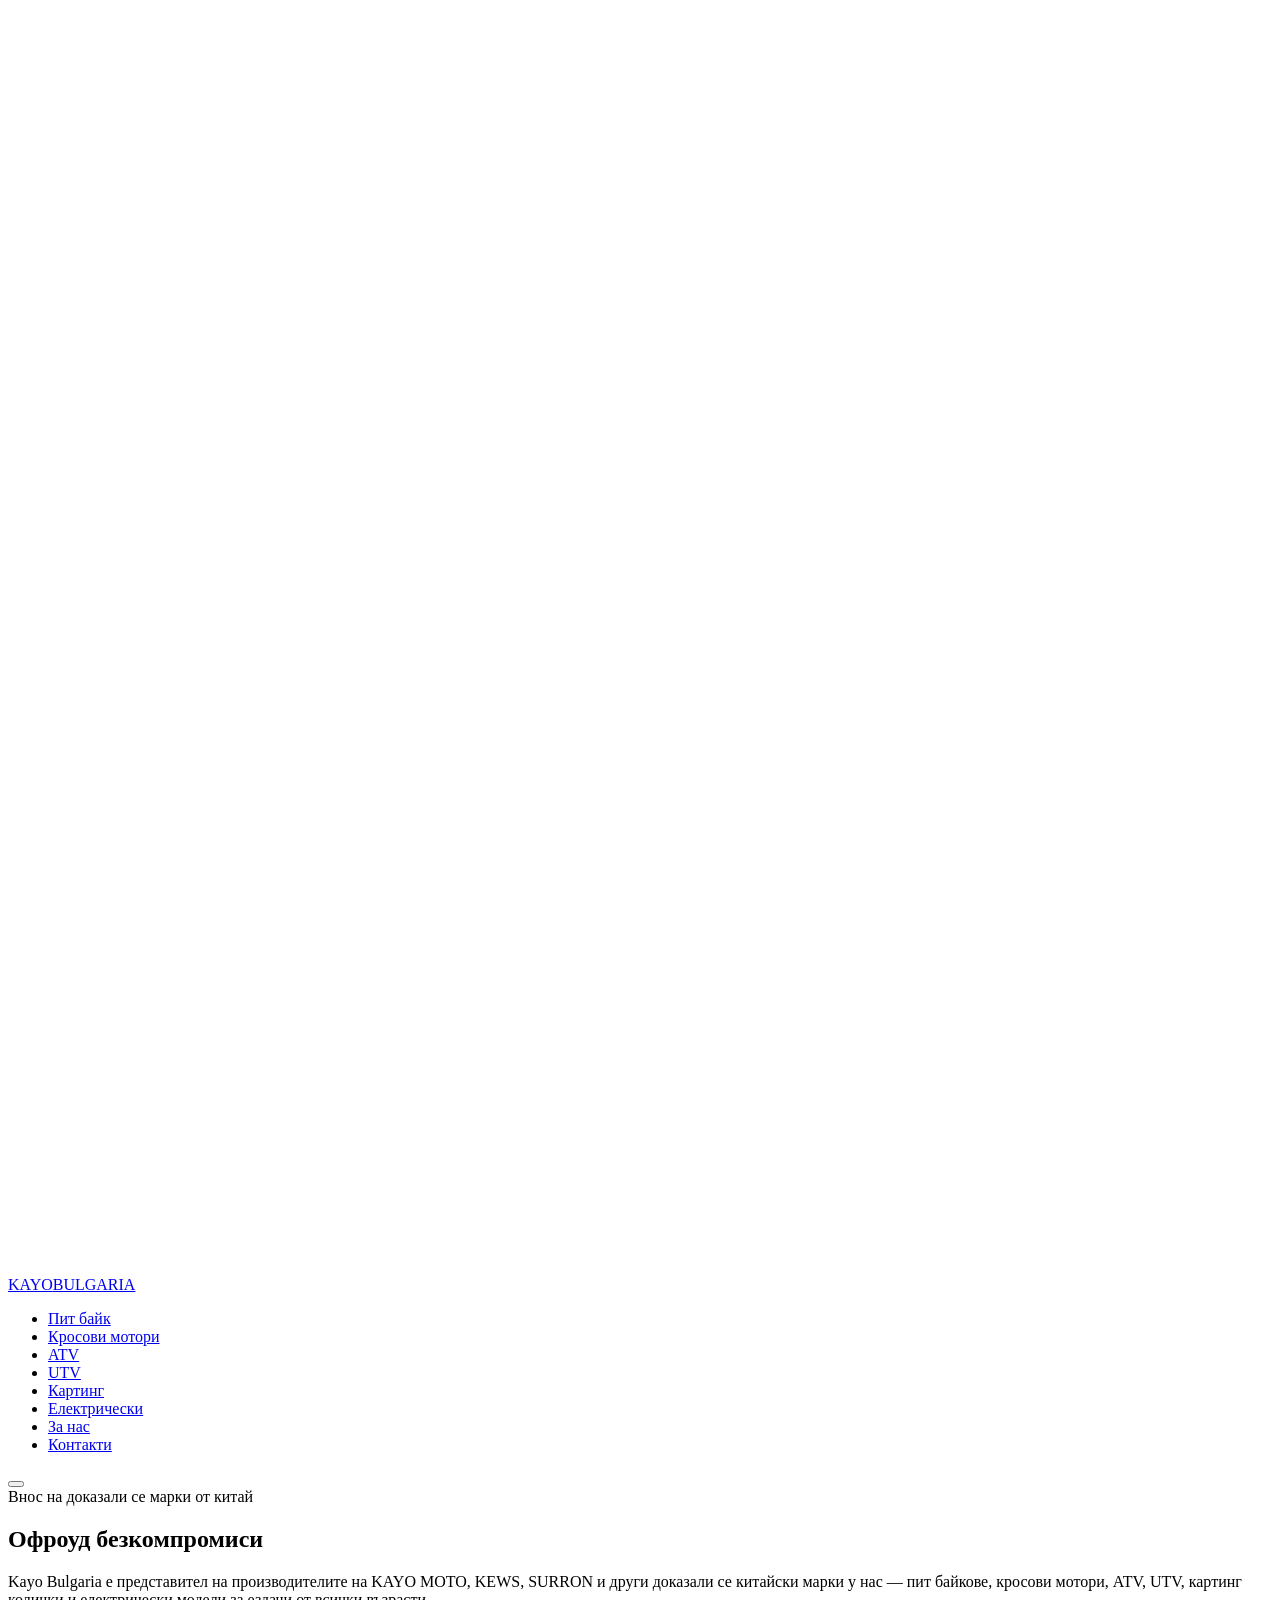
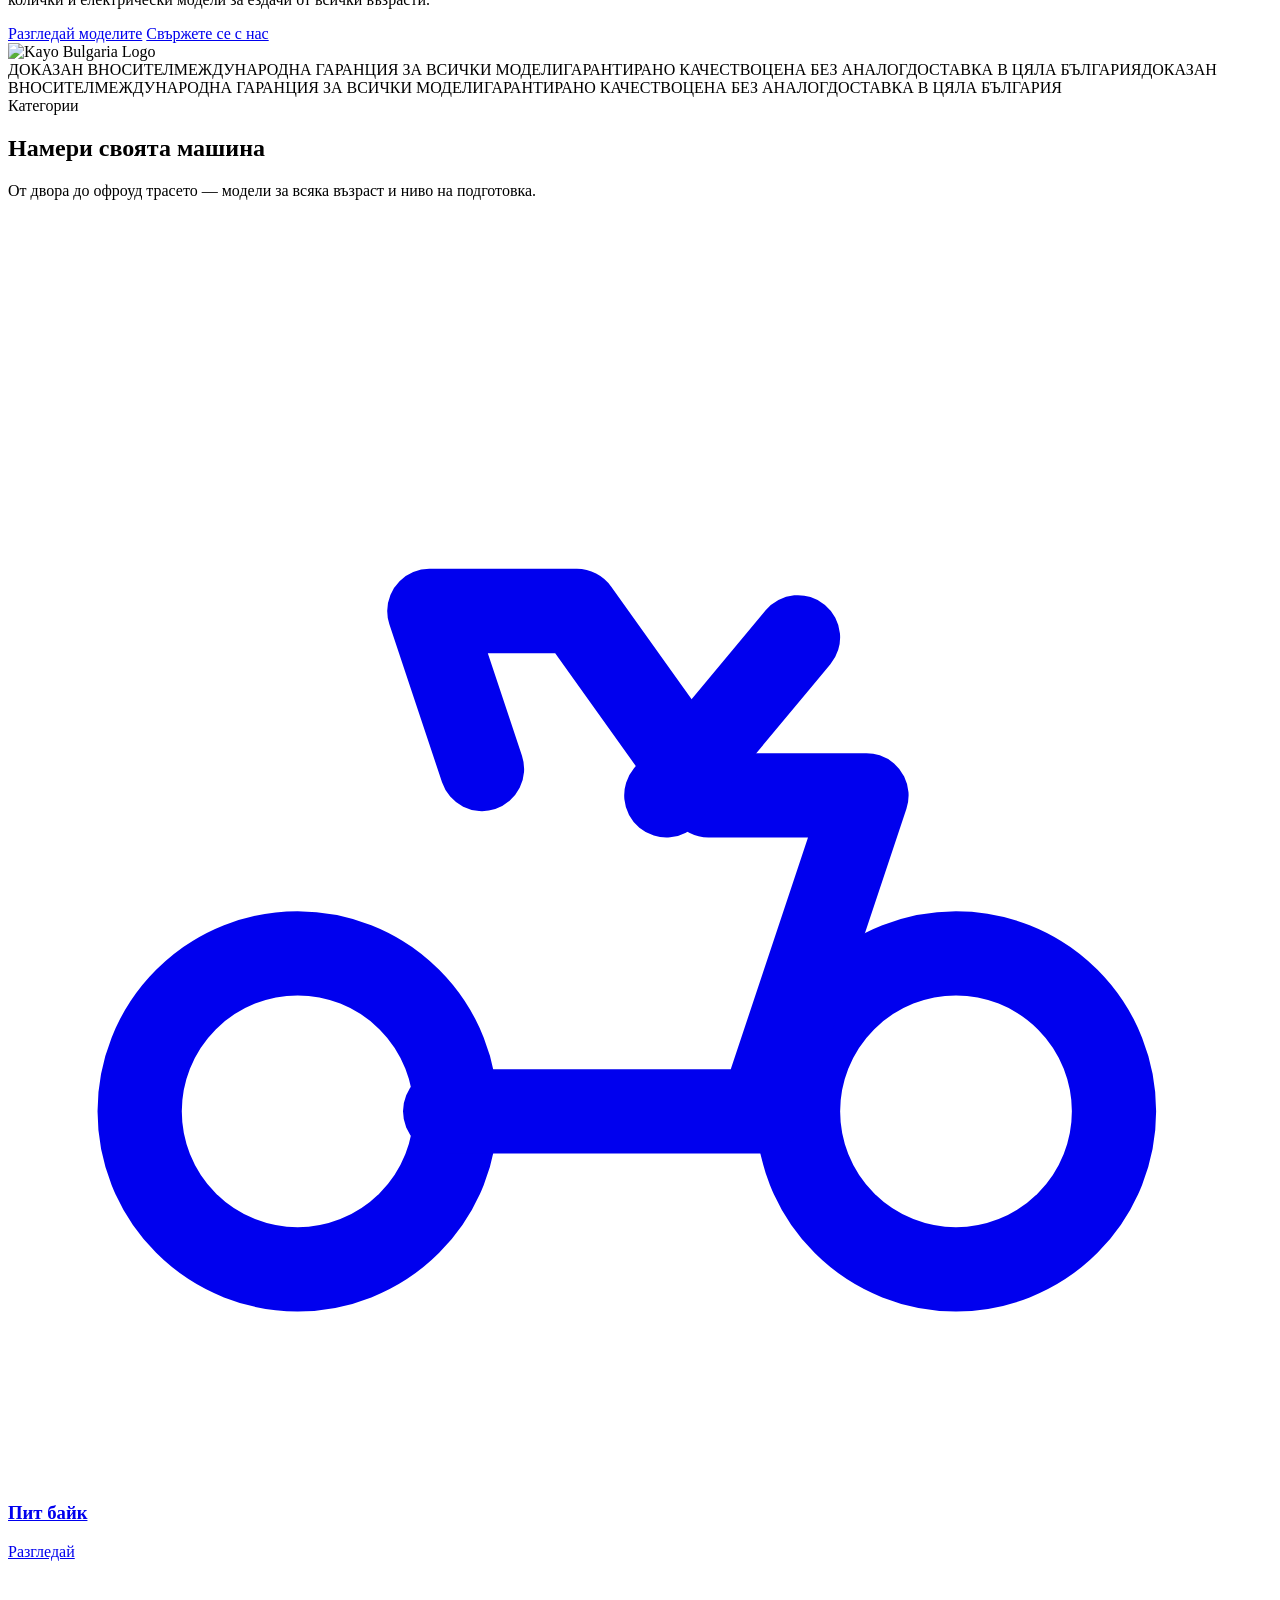
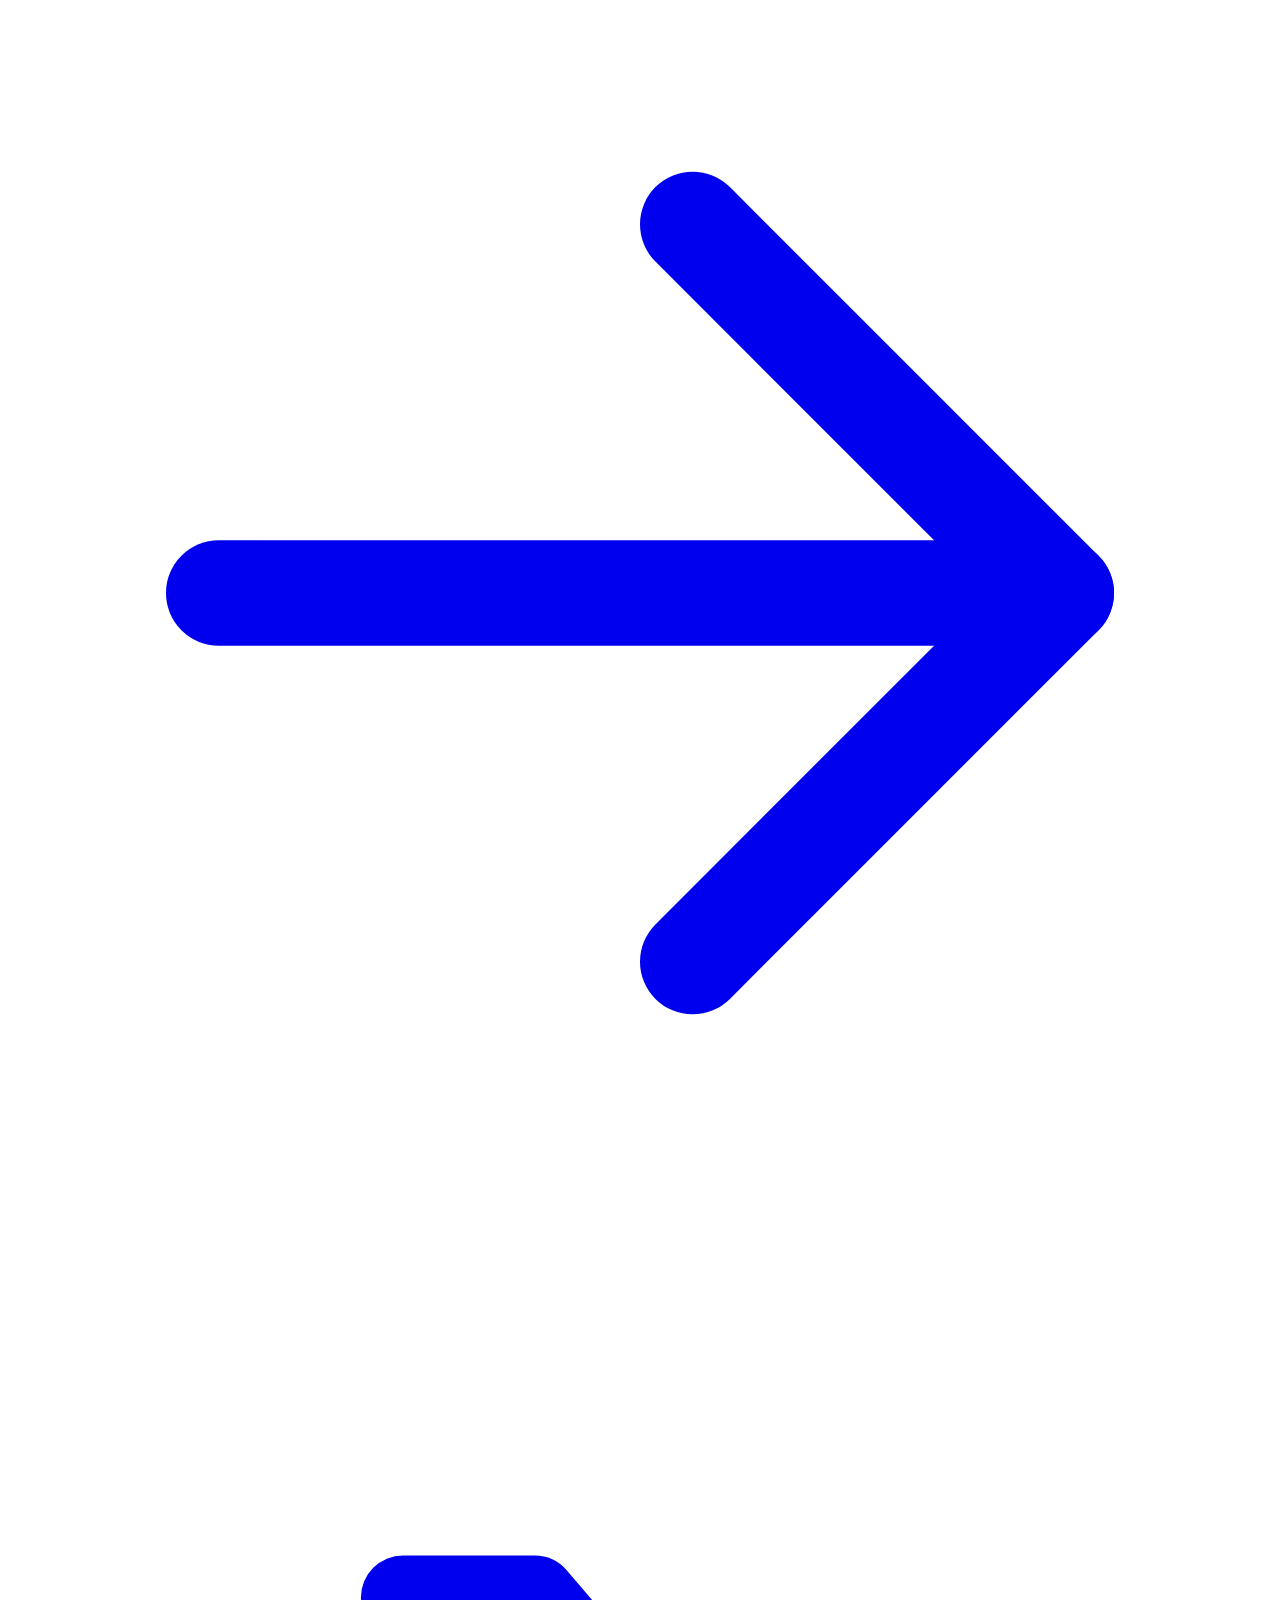
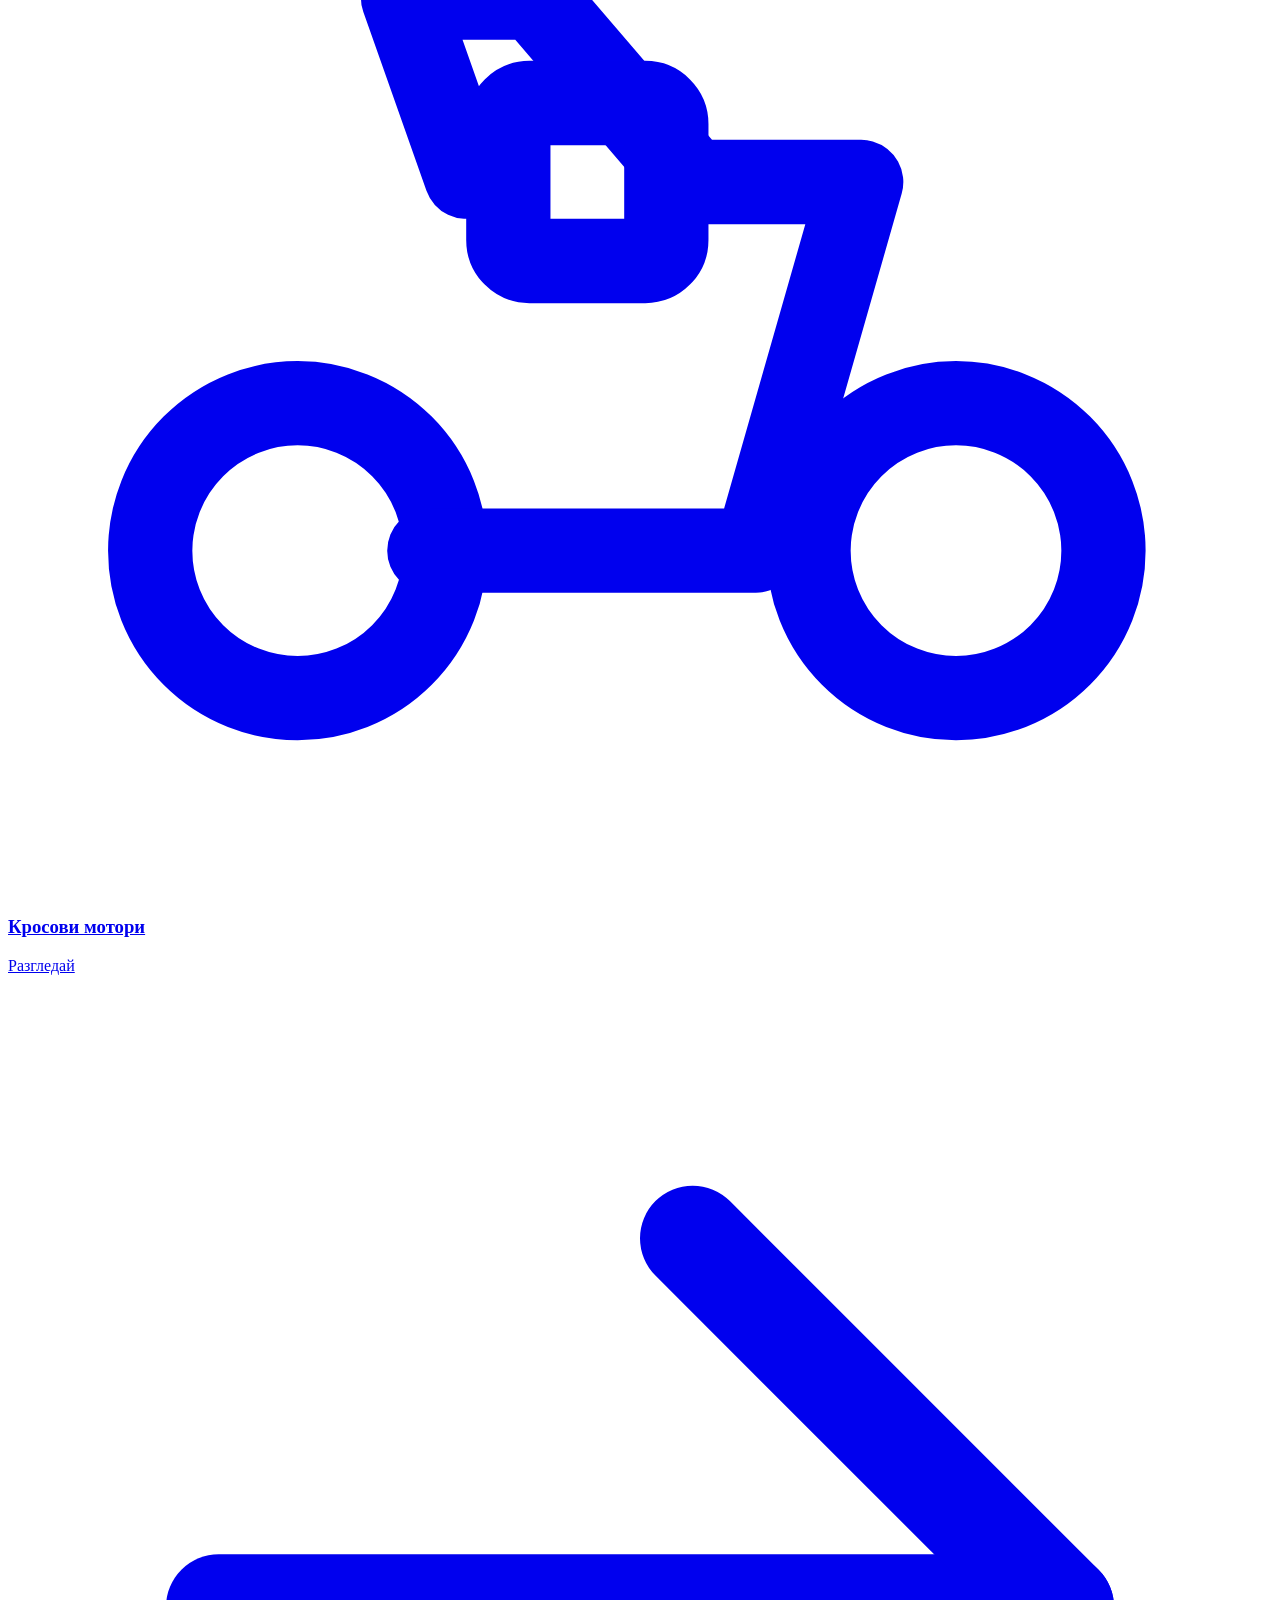
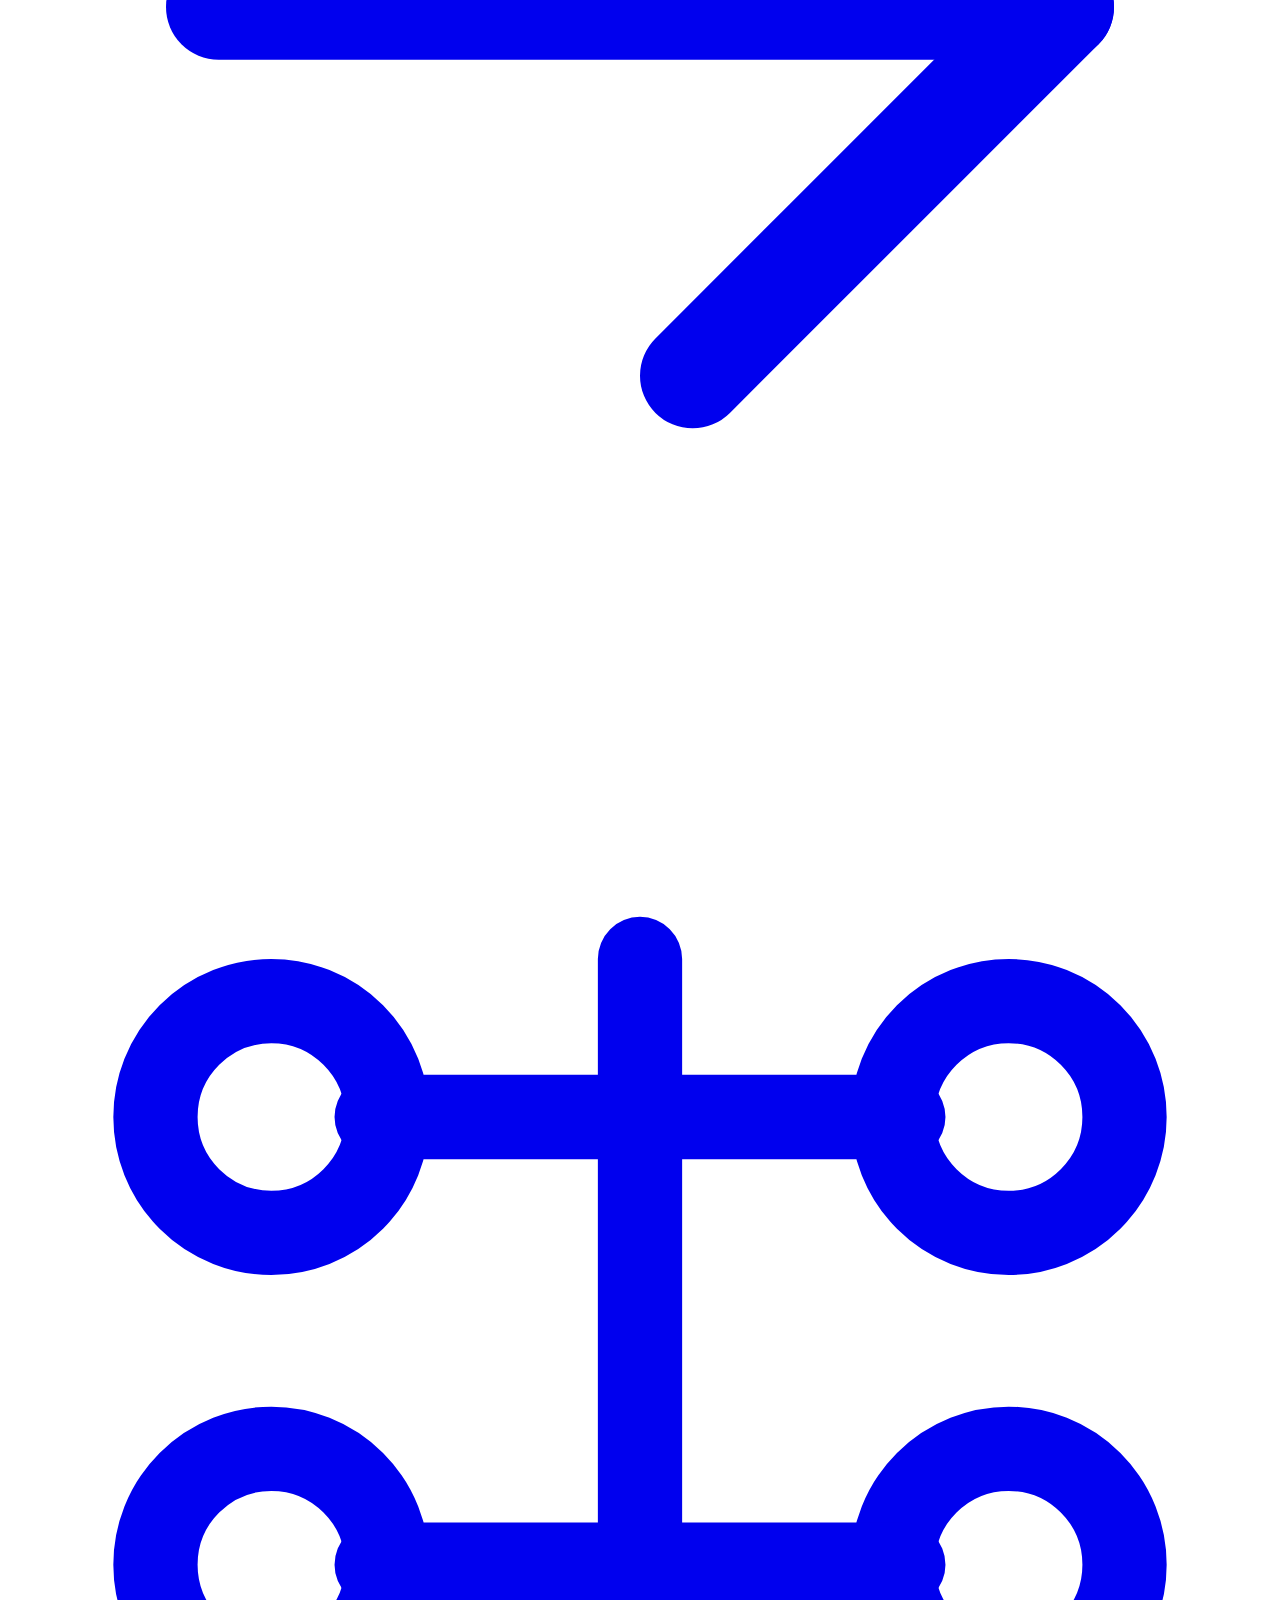
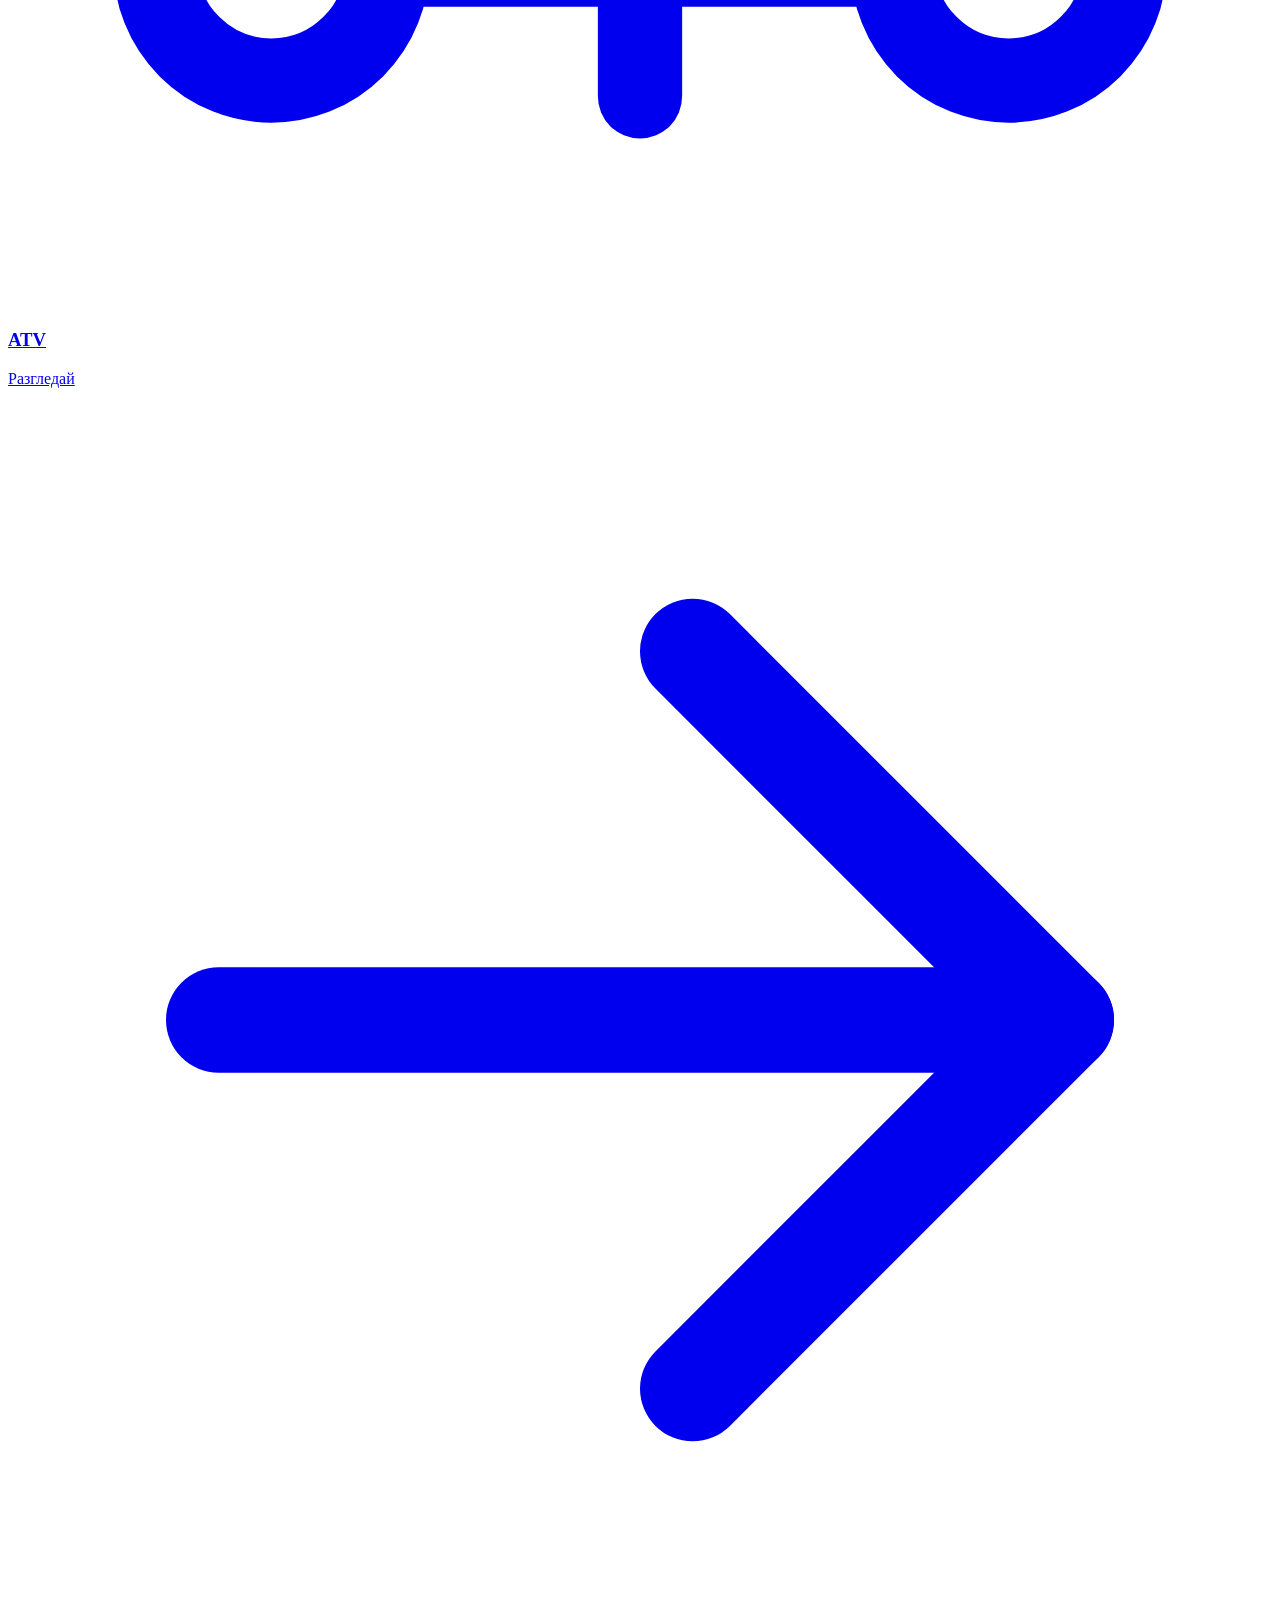
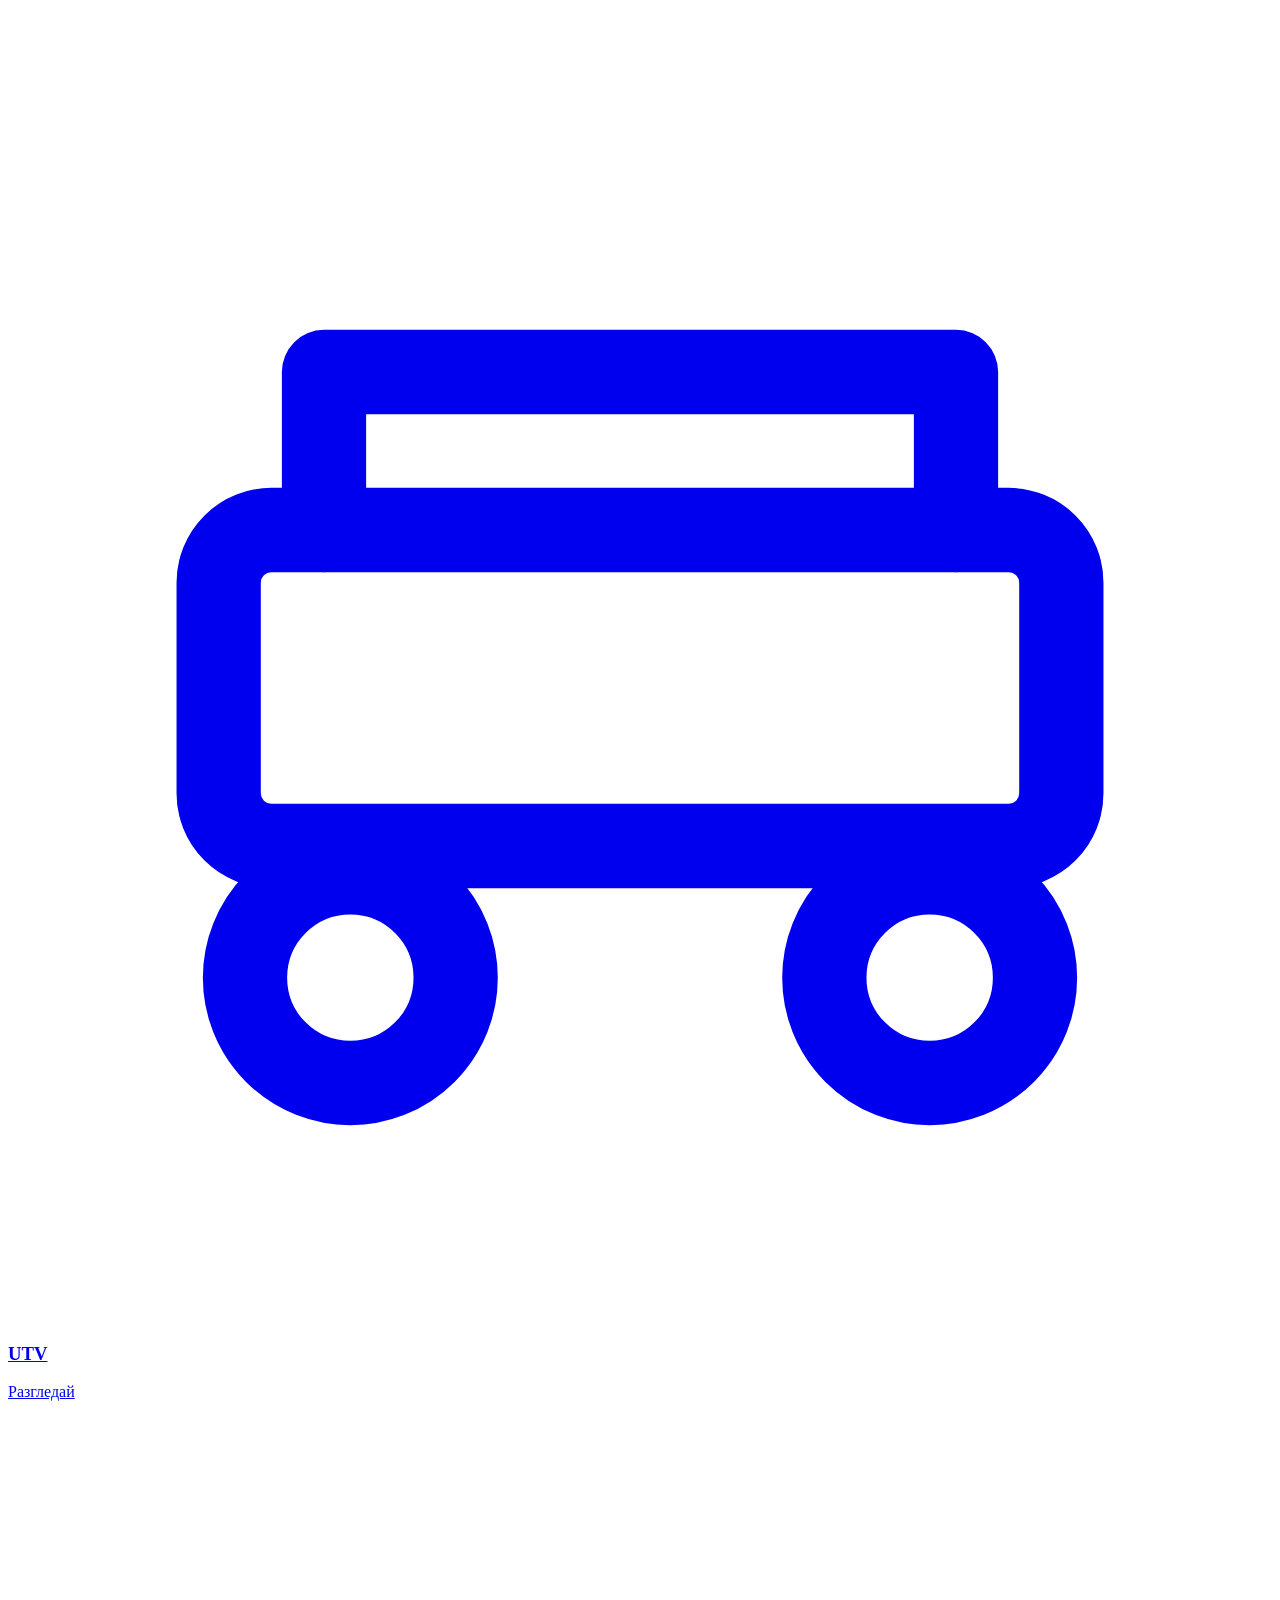
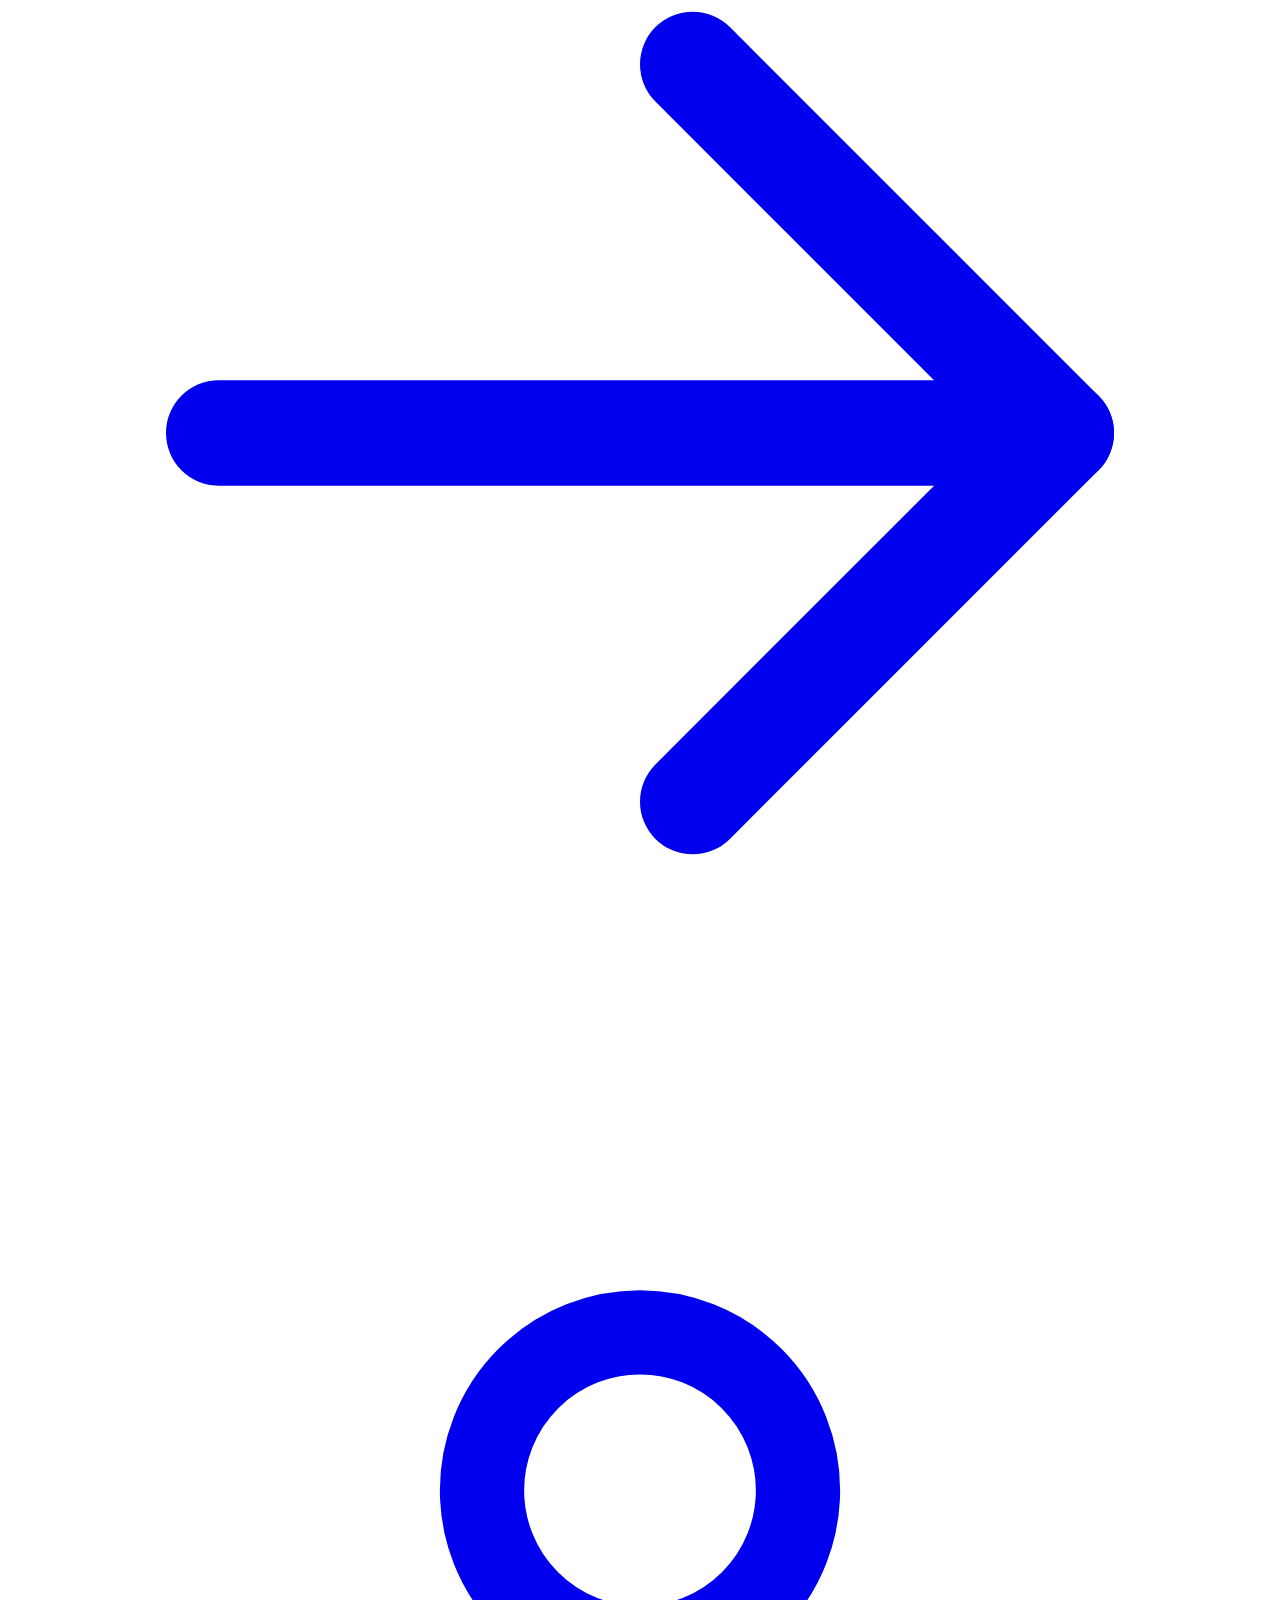
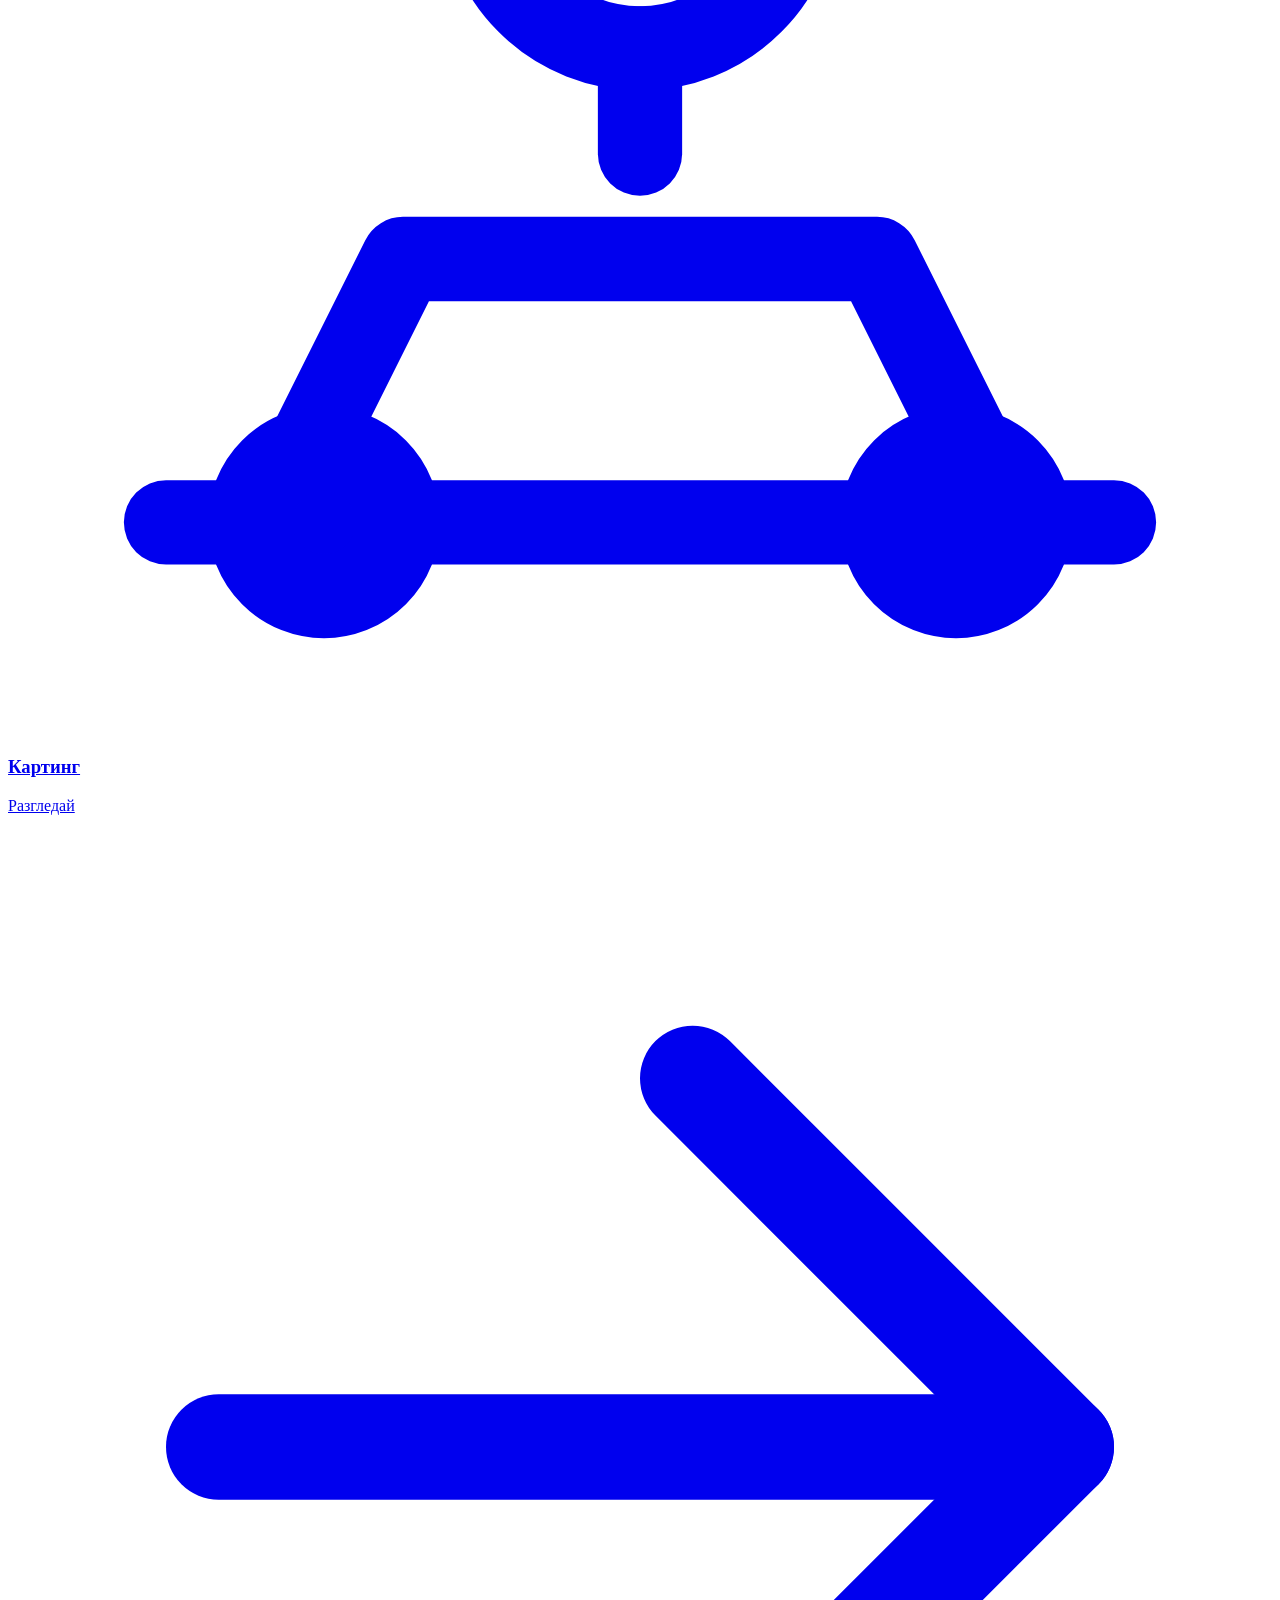
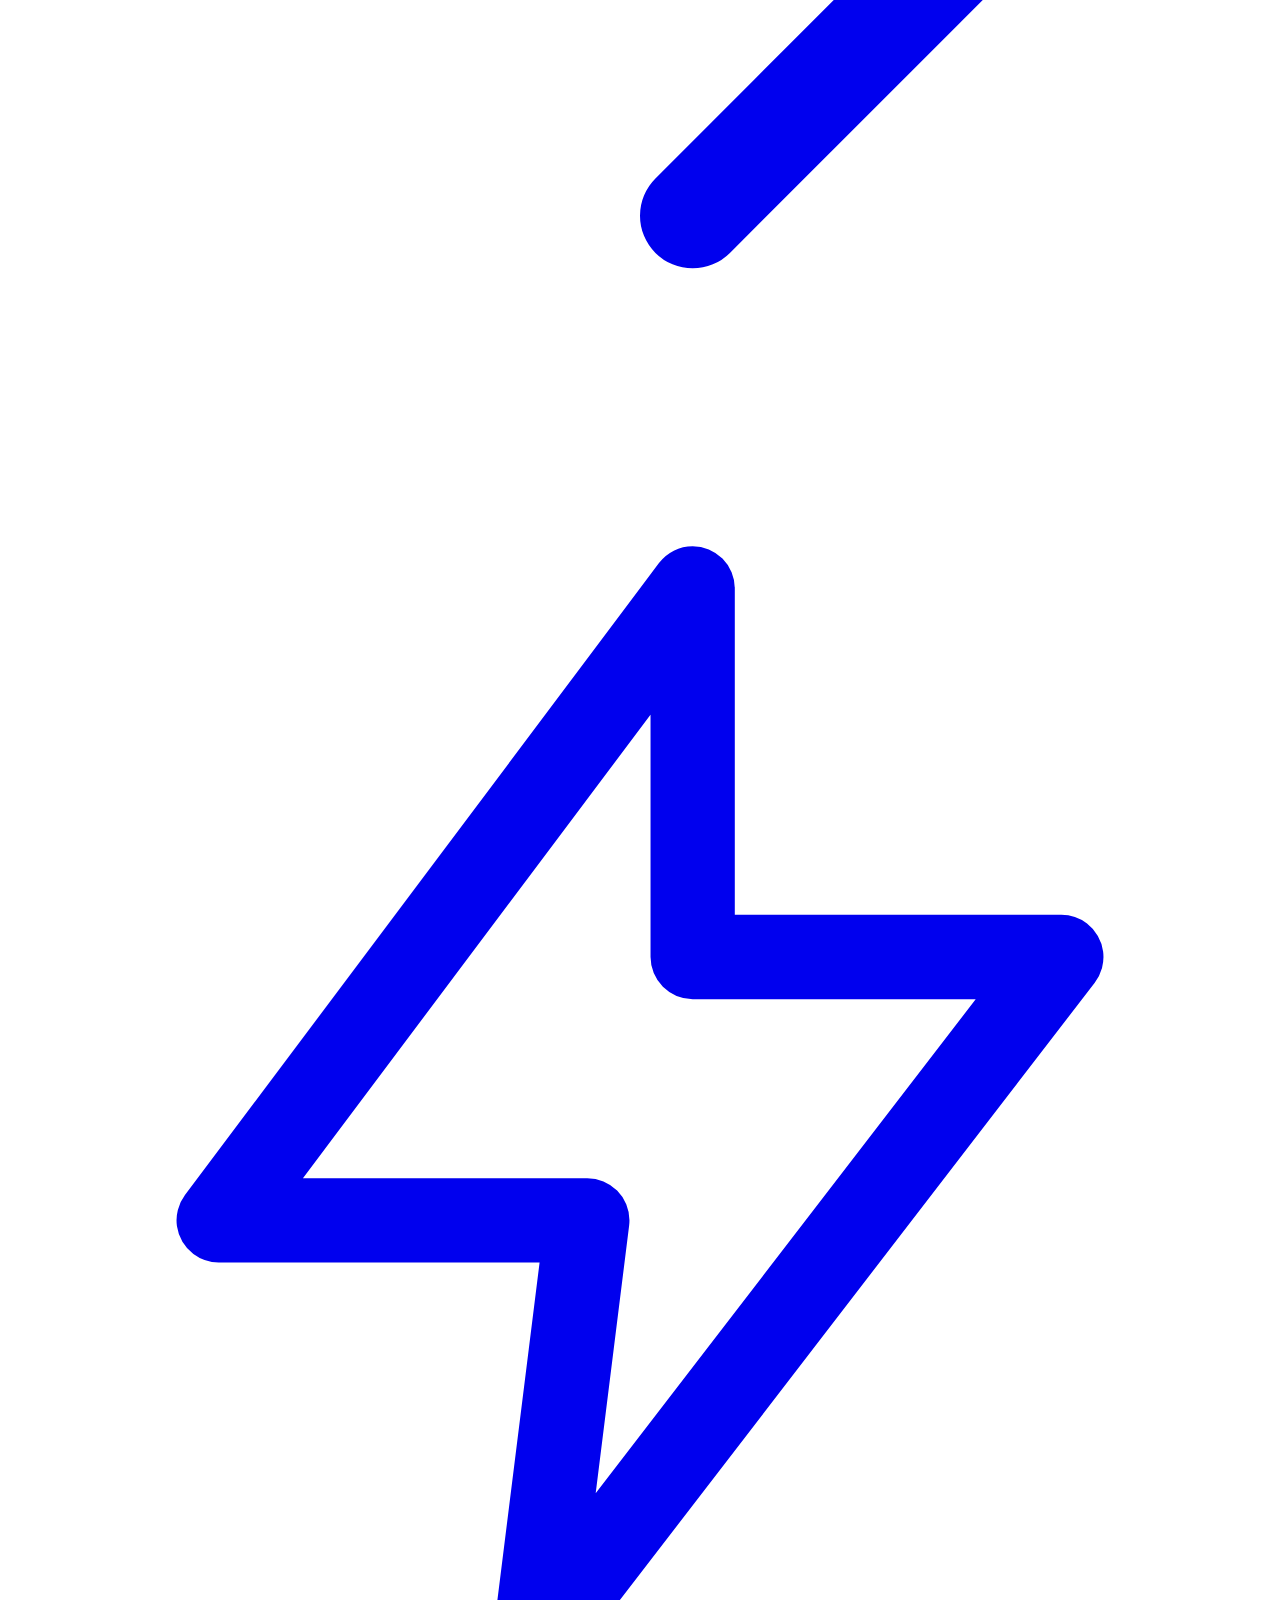
==== index.html @ d5f9026b "Add files via upload" ====
<!DOCTYPE html>
<html lang="bg">
<head>
<meta charset="UTF-8">
<meta name="viewport" content="width=device-width, initial-scale=1.0">
<title>KAYO България | Пит байкове, ATV, UTV, кросови мотори</title>
<meta name="description" content="Официален внос на KAYO MOTO, SURRON и KEWS за България — пит байкове, кросови мотори, ATV, UTV, картинг и електрически возила. Гаранция и доставка в цялата страна.">
<meta name="robots" content="index, follow, max-image-preview:large">
<meta name="keywords" content="KAYO MOTO България, пит байк, кросов мотор, ATV, UTV, картинг, електрически офроуд, внос мотори България">
<meta name="author" content="Kayo Bulgaria">
<meta name="theme-color" content="#17140f">
<!-- TODO: смени с реалния домейн на сайта, ако се различава от kayobulgaria.bg -->
<link rel="canonical" href="https://kayobulgaria.bg/">

<!-- Open Graph / Facebook -->
<meta property="og:type" content="website">
<meta property="og:site_name" content="Kayo Bulgaria">
<meta property="og:locale" content="bg_BG">
<meta property="og:url" content="https://kayobulgaria.bg/">
<meta property="og:title" content="KAYO MOTO България | Пит байкове, ATV, UTV, кросови мотори">
<meta property="og:description" content="Официален внос на KAYO MOTO, SURRON и KEWS за България — пит байкове, кросови мотори, ATV, UTV, картинг и електрически возила с гаранция и доставка в цялата страна.">
<!-- TODO: качи реална снимка 1200x630px на модел/шоурум тук -->
<meta property="og:image" content="https://kayobulgaria.bg/images/og-cover.jpg">
<meta property="og:image:width" content="1200">
<meta property="og:image:height" content="630">

<!-- Twitter Card -->
<meta name="twitter:card" content="summary_large_image">
<meta name="twitter:title" content="KAYO MOTO България | Пит байкове, ATV, UTV, кросови мотори">
<meta name="twitter:description" content="Официален внос на KAYO MOTO, SURRON и KEWS за България — пит байкове, кросови мотори, ATV, UTV, картинг и електрически возила.">
<meta name="twitter:image" content="https://kayobulgaria.bg/images/og-cover.jpg">

<link rel="icon" href="data:image/svg+xml,%3Csvg xmlns='http://www.w3.org/2000/svg' viewBox='0 0 100 100'%3E%3Crect width='100' height='100' fill='%2317140f'/%3E%3Ctext x='50' y='70' font-size='58' font-family='Arial' font-weight='700' fill='%23e85d2a' text-anchor='middle'%3EK%3C/text%3E%3C/svg%3E">
<link rel="preconnect" href="https://fonts.googleapis.com">
<link rel="preconnect" href="https://fonts.gstatic.com" crossorigin>
<link rel="stylesheet" href="css/style.css">

<!-- Structured data: помага на Google да разбере кой сте и каква е структурата на сайта -->
<script type="application/ld+json">
{
  "@context": "https://schema.org",
  "@graph": [
    {
      "@type": "MotorcycleDealer",
      "@id": "https://kayobulgaria.bg/#organization",
      "name": "Kayo Bulgaria",
      "url": "https://kayobulgaria.bg/",
      "logo": "https://kayobulgaria.bg/images/logo.png",
      "image": "https://kayobulgaria.bg/images/og-cover.jpg",
      "description": "Вносител на KAYO MOTO, KEWS и SURRON за България — пит байкове, кросови мотори, ATV, UTV, картинг и електрически офроуд превозни средства.",
      "telephone": "+359888523915",
      "email": "info@kayobulgaria.com",
      "priceRange": "$$",
      "currenciesAccepted": "BGN",
      "address": {
        "@type": "PostalAddress",
        "addressLocality": "Бургас",
        "addressCountry": "BG"
      },
      "areaServed": "BG",
      "sameAs": [
        "https://www.facebook.com/ЗАМЕНИ_С_РЕАЛЕН_ЛИНК",
        "https://www.instagram.com/ЗАМЕНИ_С_РЕАЛЕН_ЛИНК",
        "https://www.youtube.com/ЗАМЕНИ_С_РЕАЛЕН_ЛИНК",
        "https://www.tiktok.com/ЗАМЕНИ_С_РЕАЛЕН_ЛИНК"
      ]
    },
    {
      "@type": "WebSite",
      "@id": "https://kayobulgaria.bg/#website",
      "url": "https://kayobulgaria.bg/",
      "name": "Kayo Bulgaria",
      "inLanguage": "bg-BG",
      "publisher": { "@id": "https://kayobulgaria.bg/#organization" }
    },
    {
      "@type": "ItemList",
      "name": "Категории превозни средства",
      "itemListElement": [
        {"@type": "ListItem", "position": 1, "name": "Пит байк", "url": "https://kayobulgaria.bg/pit-bike.html"},
        {"@type": "ListItem", "position": 2, "name": "Кросови мотори", "url": "https://kayobulgaria.bg/cross.html"},
        {"@type": "ListItem", "position": 3, "name": "ATV", "url": "https://kayobulgaria.bg/atv.html"},
        {"@type": "ListItem", "position": 4, "name": "UTV", "url": "https://kayobulgaria.bg/utv.html"},
        {"@type": "ListItem", "position": 5, "name": "Картинг", "url": "https://kayobulgaria.bg/karting.html"},
        {"@type": "ListItem", "position": 6, "name": "Електрически", "url": "https://kayobulgaria.bg/electric.html"}
      ]
    }
  ]
}
</script>
</head>
<body data-page="home">
  <header class="site-header" id="siteHeader">
    <div class="header-inner">
      <a href="index.html" class="logo" aria-label="Kayo Bulgaria — начало">
        <svg class="logo-mark" viewBox="0 0 44 44" xmlns="http://www.w3.org/2000/svg">
        <path class="bar-1" d="M8 6 L8 38"/>
        <path class="bar-2" d="M8 22 L27 6"/>
        <path class="bar-3" d="M8 23 L29 38"/>
      </svg>
        <span class="logo-text">KAYO<span class="logo-sub">BULGARIA</span></span>
      </a>
      <nav class="main-nav" id="mainNav">
        <ul>
        <li><a href="pit-bike.html" data-page="pit-bike">Пит байк</a></li>
        <li><a href="cross.html" data-page="cross">Кросови мотори</a></li>
        <li><a href="atv.html" data-page="atv">ATV</a></li>
        <li><a href="utv.html" data-page="utv">UTV</a></li>
        <li><a href="karting.html" data-page="karting">Картинг</a></li>
        <li><a href="electric.html" data-page="electric">Електрически</a></li>
        <li><a href="about.html" data-page="about">За нас</a></li>
        <li><a href="contact.html" data-page="contact" class="nav-cta">Контакти</a></li>
        </ul>
      </nav>
      <button class="nav-toggle" id="navToggle" aria-label="Отвори меню" aria-expanded="false">
        <span></span><span></span><span></span>
      </button>
    </div>
  </header>
  <div class="nav-scrim" id="navScrim"></div>
  <main>
  <section class="hero">
    <div class="hero-grain"></div>
    <div class="hero-inner">
      <div class="hero-copy">
        <div class="eyebrow-tag">Внос на доказали се марки от китай</div>
        <h1><span>Офроуд без</span><span>компромиси</span></h1>
        <p class="lede">Kayo Bulgaria е представител на производителите на KAYO MOTO, KEWS, SURRON и други доказали се китайски марки у нас — пит байкове, кросови мотори, ATV, UTV, картинг колички и електрически модели за ездачи от всички възрасти.</p>
        <div class="hero-actions">
          <a href="#categories" class="btn btn-primary">Разгледай моделите</a>
          <a href="contact.html" class="btn btn-ghost">Свържете се с нас</a>
        </div>
      </div>
      <div class="hero-art">
        <span class="hero-badge"></span>
        <div class="ph-media"><img src="images/logo1.png" alt="Kayo Bulgaria Logo"></div>
      </div>
    </div>
  </section>

    <div class="marquee-strip">
    <div class="marquee-track"><span>ДОКАЗАН ВНОСИТЕЛ</span><span>МЕЖДУНАРОДНА ГАРАНЦИЯ ЗА ВСИЧКИ МОДЕЛИ</span><span>ГАРАНТИРАНО КАЧЕСТВО</span><span>ЦЕНА БЕЗ АНАЛОГ</span><span>ДОСТАВКА В ЦЯЛА БЪЛГАРИЯ</span><span>ДОКАЗАН ВНОСИТЕЛ</span><span>МЕЖДУНАРОДНА ГАРАНЦИЯ ЗА ВСИЧКИ МОДЕЛИ</span><span>ГАРАНТИРАНО КАЧЕСТВО</span><span>ЦЕНА БЕЗ АНАЛОГ</span><span>ДОСТАВКА В ЦЯЛА БЪЛГАРИЯ</span></div>
  </div>

  <section class="section" id="categories">
    <div class="container">
      <div class="section-head reveal">
        <div class="eyebrow-tag">Категории</div>
        <h2>Намери своята машина</h2>
        <p>От двора до офроуд трасето — модели за всяка възраст и ниво на подготовка.</p>
      </div>
      <div class="cat-grid">
        <a href="pit-bike.html" class="cat-card" aria-label="Разгледай пит байкове KAYO">
          <div class="cat-icon"><svg viewBox="0 0 24 24" fill="none" stroke="currentColor" stroke-width="1.6" stroke-linecap="round" stroke-linejoin="round"><circle cx="5.5" cy="17" r="3"/><circle cx="18" cy="17" r="3"/><path d="M8.3 17h6l2-6h-3l-2.5-3.5H8l1 3"/><path d="M12.5 11 15 8"/></svg></div>
          <h3>Пит байк</h3>
          <span class="cat-go">Разгледай <svg viewBox="0 0 24 24" fill="none" stroke="currentColor" stroke-width="2" stroke-linecap="round" stroke-linejoin="round"><line x1="4" y1="12" x2="20" y2="12"/><polyline points="13 5 20 12 13 19"/></svg></span>
        </a>
        <a href="cross.html" class="cat-card" aria-label="Разгледай кросови мотори KAYO">
          <div class="cat-icon"><svg viewBox="0 0 24 24" fill="none" stroke="currentColor" stroke-width="1.6" stroke-linecap="round" stroke-linejoin="round"><circle cx="5.5" cy="17.5" r="2.8"/><circle cx="18" cy="17.5" r="2.8"/><path d="M8 17.5h6.2l2-7h-3.2L10 7H7.5l1.2 3.4"/><rect x="9.5" y="9" width="3" height="3" rx="0.4"/></svg></div>
          <h3>Кросови мотори</h3>
          <span class="cat-go">Разгледай <svg viewBox="0 0 24 24" fill="none" stroke="currentColor" stroke-width="2" stroke-linecap="round" stroke-linejoin="round"><line x1="4" y1="12" x2="20" y2="12"/><polyline points="13 5 20 12 13 19"/></svg></span>
        </a>
        <a href="atv.html" class="cat-card" aria-label="Разгледай ATV квадроциклети KAYO">
          <div class="cat-icon"><svg viewBox="0 0 24 24" fill="none" stroke="currentColor" stroke-width="1.6" stroke-linecap="round" stroke-linejoin="round"><circle cx="5" cy="9" r="2.2"/><circle cx="19" cy="9" r="2.2"/><circle cx="5" cy="17.5" r="2.2"/><circle cx="19" cy="17.5" r="2.2"/><path d="M7 9h10M7 17.5h10M12 6v14"/></svg></div>
          <h3>ATV</h3>
          <span class="cat-go">Разгледай <svg viewBox="0 0 24 24" fill="none" stroke="currentColor" stroke-width="2" stroke-linecap="round" stroke-linejoin="round"><line x1="4" y1="12" x2="20" y2="12"/><polyline points="13 5 20 12 13 19"/></svg></span>
        </a>
        <a href="utv.html" class="cat-card" aria-label="Разгледай UTV бъгита KAYO">
          <div class="cat-icon"><svg viewBox="0 0 24 24" fill="none" stroke="currentColor" stroke-width="1.6" stroke-linecap="round" stroke-linejoin="round"><rect x="4" y="9" width="16" height="6" rx="1"/><path d="M6 9V6h12v3"/><circle cx="6.5" cy="17.5" r="2"/><circle cx="17.5" cy="17.5" r="2"/></svg></div>
          <h3>UTV</h3>
          <span class="cat-go">Разгледай <svg viewBox="0 0 24 24" fill="none" stroke="currentColor" stroke-width="2" stroke-linecap="round" stroke-linejoin="round"><line x1="4" y1="12" x2="20" y2="12"/><polyline points="13 5 20 12 13 19"/></svg></span>
        </a>
        <a href="karting.html" class="cat-card" aria-label="Разгледай картинг колички KAYO">
          <div class="cat-icon"><svg viewBox="0 0 24 24" fill="none" stroke="currentColor" stroke-width="1.6" stroke-linecap="round" stroke-linejoin="round"><circle cx="12" cy="8" r="3"/><path d="M12 11v2M5 20l2.5-5h9L19 20M3 20h18"/><circle cx="6" cy="20" r="1.4"/><circle cx="18" cy="20" r="1.4"/></svg></div>
          <h3>Картинг</h3>
          <span class="cat-go">Разгледай <svg viewBox="0 0 24 24" fill="none" stroke="currentColor" stroke-width="2" stroke-linecap="round" stroke-linejoin="round"><line x1="4" y1="12" x2="20" y2="12"/><polyline points="13 5 20 12 13 19"/></svg></span>
        </a>
        <a href="electric.html" class="cat-card" aria-label="Разгледай електрически офроуд превозни средства KAYO">
          <div class="cat-icon"><svg viewBox="0 0 24 24" fill="none" stroke="currentColor" stroke-width="1.6" stroke-linecap="round" stroke-linejoin="round"><polygon points="13 2 4 14 11 14 10 22 20 9 13 9"/></svg></div>
          <h3>Електрически</h3>
          <span class="cat-go">Разгледай <svg viewBox="0 0 24 24" fill="none" stroke="currentColor" stroke-width="2" stroke-linecap="round" stroke-linejoin="round"><line x1="4" y1="12" x2="20" y2="12"/><polyline points="13 5 20 12 13 19"/></svg></span>
        </a>
      </div>
    </div>
  </section>

  <div class="stats-row">
    <div class="stat"><div class="num" data-count="6">0</div><div class="label">Категории превозни средства</div></div>
    <div class="stat"><div class="num" data-count="20" data-suffix="+">0</div><div class="label">Години опит с международен внос</div></div>
    <div class="stat"><div class="num" data-count="100" data-suffix="+">0</div><div class="label">Доволни клиенти</div></div>
    <div class="stat"><div class="num" data-count="24" data-suffix="/7">0</div><div class="label">Онлайн запитвания</div></div>
  </div>

  <section class="section bg-surface">
    <div class="container">
      <div class="split">
        <div class="split-media"><img src="images/kayoor.jpg" alt="offroad"></div>
        <div class="split-copy reveal">
          <div class="eyebrow-tag">Нашата мисия</div>
          <h2>Достъпен офроуд за всеки гараж</h2>
          <p>Работим директно със завода на марките KAYO MOTO, KEWS, SURRON , Hengjian и други, за да предложим на българските ездачи надеждна офроуд техника на достъпна цена. </p>
          <a href="about.html" class="btn btn-ghost">Научи повече за нас</a>
        </div>
      </div>
    </div>
  </section>

  <section class="section">
    <div class="container">
      <div class="section-head reveal">
        <div class="eyebrow-tag">Гамата</div>
        <h2>Част от моделите ни</h2>
        <p>Примерна селекция от гамата — пълните каталози ще намерите във всяка категория.</p>
      </div>
    </div>
    <div class="container">
      <div class="rail">
        <div class="model-card">
          <div class="ph-media"><svg viewBox="0 0 24 24" fill="none" stroke="currentColor" stroke-width="1.6" stroke-linecap="round" stroke-linejoin="round"><path d="M4 8h3l1.5-2h7L17 8h3a1 1 0 0 1 1 1v9a1 1 0 0 1-1 1H4a1 1 0 0 1-1-1V9a1 1 0 0 1 1-1z"/><circle cx="12" cy="13" r="3.4"/></svg><span>KAYO TT140 — снимка предстои</span></div>
          <div class="model-body">
            <div class="model-cat">Пит байк</div>
            <h4>KAYO TT140</h4>
            <div class="model-specs"><span class="chip">140cc</span><span class="chip">4-степенна ръчна</span><span class="chip">Обърнати вилки</span></div>
            <div class="model-foot">
              <span class="model-price">От 2 799 лв.</span>
              <a href="pit-bike.html" class="model-link" aria-label="Виж повече за KAYO TT140 пит байк">Виж повече <svg viewBox="0 0 24 24" fill="none" stroke="currentColor" stroke-width="2" stroke-linecap="round" stroke-linejoin="round"><line x1="4" y1="12" x2="20" y2="12"/><polyline points="13 5 20 12 13 19"/></svg></a>
            </div>
          </div>
        </div>
        <div class="model-card">
          <div class="ph-media"><svg viewBox="0 0 24 24" fill="none" stroke="currentColor" stroke-width="1.6" stroke-linecap="round" stroke-linejoin="round"><path d="M4 8h3l1.5-2h7L17 8h3a1 1 0 0 1 1 1v9a1 1 0 0 1-1 1H4a1 1 0 0 1-1-1V9a1 1 0 0 1 1-1z"/><circle cx="12" cy="13" r="3.4"/></svg><span>KAYO K4 250 — снимка предстои</span></div>
          <div class="model-body">
            <div class="model-cat">Крос</div>
            <h4>KAYO K4 250</h4>
            <div class="model-specs"><span class="chip">250cc</span><span class="chip">5-степенна</span><span class="chip">Ел. старт</span></div>
            <div class="model-foot">
              <span class="model-price">По запитване</span>
              <a href="cross.html" class="model-link" aria-label="Виж повече за KAYO K4 250 кросов мотор">Виж повече <svg viewBox="0 0 24 24" fill="none" stroke="currentColor" stroke-width="2" stroke-linecap="round" stroke-linejoin="round"><line x1="4" y1="12" x2="20" y2="12"/><polyline points="13 5 20 12 13 19"/></svg></a>
            </div>
          </div>
        </div>
        <div class="model-card">
          <div class="ph-media"><svg viewBox="0 0 24 24" fill="none" stroke="currentColor" stroke-width="1.6" stroke-linecap="round" stroke-linejoin="round"><path d="M4 8h3l1.5-2h7L17 8h3a1 1 0 0 1 1 1v9a1 1 0 0 1-1 1H4a1 1 0 0 1-1-1V9a1 1 0 0 1 1-1z"/><circle cx="12" cy="13" r="3.4"/></svg><span>KAYO A180 — снимка предстои</span></div>
          <div class="model-body">
            <div class="model-cat">ATV</div>
            <h4>KAYO A180</h4>
            <div class="model-specs"><span class="chip">180cc</span><span class="chip">Автоматик</span><span class="chip">Реверс</span></div>
            <div class="model-foot">
              <span class="model-price">От 3 199 лв.</span>
              <a href="atv.html" class="model-link" aria-label="Виж повече за KAYO A180 ATV">Виж повече <svg viewBox="0 0 24 24" fill="none" stroke="currentColor" stroke-width="2" stroke-linecap="round" stroke-linejoin="round"><line x1="4" y1="12" x2="20" y2="12"/><polyline points="13 5 20 12 13 19"/></svg></a>
            </div>
          </div>
        </div>
        <div class="model-card">
          <div class="ph-media"><svg viewBox="0 0 24 24" fill="none" stroke="currentColor" stroke-width="1.6" stroke-linecap="round" stroke-linejoin="round"><path d="M4 8h3l1.5-2h7L17 8h3a1 1 0 0 1 1 1v9a1 1 0 0 1-1 1H4a1 1 0 0 1-1-1V9a1 1 0 0 1 1-1z"/><circle cx="12" cy="13" r="3.4"/></svg><span>KAYO S200 — снимка предстои</span></div>
          <div class="model-body">
            <div class="model-cat">UTV</div>
            <h4>KAYO S200</h4>
            <div class="model-specs"><span class="chip">200cc</span><span class="chip">2 места</span><span class="chip">Хидр. спирачки</span></div>
            <div class="model-foot">
              <span class="model-price">От 6 499 лв.</span>
              <a href="utv.html" class="model-link" aria-label="Виж повече за KAYO S200 UTV">Виж повече <svg viewBox="0 0 24 24" fill="none" stroke="currentColor" stroke-width="2" stroke-linecap="round" stroke-linejoin="round"><line x1="4" y1="12" x2="20" y2="12"/><polyline points="13 5 20 12 13 19"/></svg></a>
            </div>
          </div>
        </div>
        <div class="model-card">
          <div class="ph-media"><svg viewBox="0 0 24 24" fill="none" stroke="currentColor" stroke-width="1.6" stroke-linecap="round" stroke-linejoin="round"><path d="M4 8h3l1.5-2h7L17 8h3a1 1 0 0 1 1 1v9a1 1 0 0 1-1 1H4a1 1 0 0 1-1-1V9a1 1 0 0 1 1-1z"/><circle cx="12" cy="13" r="3.4"/></svg><span>KAYO eC2i — снимка предстои</span></div>
          <div class="model-body">
            <div class="model-cat">Електрически</div>
            <h4>KAYO eC2i</h4>
            <div class="model-specs"><span class="chip">21 kW мотор</span><span class="chip">4 режима</span><span class="chip">Литиева батерия</span></div>
            <div class="model-foot">
              <span class="model-price">По запитване</span>
              <a href="electric.html" class="model-link" aria-label="Виж повече за KAYO eC2i електрическо возило">Виж повече <svg viewBox="0 0 24 24" fill="none" stroke="currentColor" stroke-width="2" stroke-linecap="round" stroke-linejoin="round"><line x1="4" y1="12" x2="20" y2="12"/><polyline points="13 5 20 12 13 19"/></svg></a>
            </div>
          </div>
        </div>
        <div class="model-card">
          <div class="ph-media"><svg viewBox="0 0 24 24" fill="none" stroke="currentColor" stroke-width="1.6" stroke-linecap="round" stroke-linejoin="round"><path d="M4 8h3l1.5-2h7L17 8h3a1 1 0 0 1 1 1v9a1 1 0 0 1-1 1H4a1 1 0 0 1-1-1V9a1 1 0 0 1 1-1z"/><circle cx="12" cy="13" r="3.4"/></svg><span>KAYO KART SPORT 200 — снимка предстои</span></div>
          <div class="model-body">
            <div class="model-cat">Картинг</div>
            <h4>KAYO KART SPORT 200</h4>
            <div class="model-specs"><span class="chip">200cc</span><span class="chip">Верижно предаване</span><span class="chip">За тийнейджъри+</span></div>
            <div class="model-foot">
              <span class="model-price">По запитване</span>
              <a href="karting.html" class="model-link" aria-label="Виж повече за KAYO KART SPORT 200 картинг">Виж повече <svg viewBox="0 0 24 24" fill="none" stroke="currentColor" stroke-width="2" stroke-linecap="round" stroke-linejoin="round"><line x1="4" y1="12" x2="20" y2="12"/><polyline points="13 5 20 12 13 19"/></svg></a>
            </div>
          </div>
        </div>
      </div>
    </div>
    <script type="application/ld+json">
    {
      "@context": "https://schema.org",
      "@graph": [
        {
          "@type": "Product", "name": "KAYO TT140", "category": "Пит байк", "brand": {"@type": "Brand", "name": "KAYO MOTO"},
          "offers": {"@type": "Offer", "priceCurrency": "BGN", "price": "2799", "availability": "https://schema.org/InStock", "url": "https://kayobulgaria.bg/pit-bike.html"}
        },
        {
          "@type": "Product", "name": "KAYO K4 250", "category": "Кросов мотор", "brand": {"@type": "Brand", "name": "KAYO MOTO"},
          "url": "https://kayobulgaria.bg/cross.html"
        },
        {
          "@type": "Product", "name": "KAYO A180", "category": "ATV", "brand": {"@type": "Brand", "name": "KAYO MOTO"},
          "offers": {"@type": "Offer", "priceCurrency": "BGN", "price": "3199", "availability": "https://schema.org/InStock", "url": "https://kayobulgaria.bg/atv.html"}
        },
        {
          "@type": "Product", "name": "KAYO S200", "category": "UTV", "brand": {"@type": "Brand", "name": "KAYO MOTO"},
          "offers": {"@type": "Offer", "priceCurrency": "BGN", "price": "6499", "availability": "https://schema.org/InStock", "url": "https://kayobulgaria.bg/utv.html"}
        },
        {
          "@type": "Product", "name": "KAYO eC2i", "category": "Електрически офроуд", "brand": {"@type": "Brand", "name": "KAYO MOTO"},
          "url": "https://kayobulgaria.bg/electric.html"
        },
        {
          "@type": "Product", "name": "KAYO KART SPORT 200", "category": "Картинг", "brand": {"@type": "Brand", "name": "KAYO MOTO"},
          "url": "https://kayobulgaria.bg/karting.html"
        }
      ]
    }
    </script>
  </section>

  <section class="section bg-surface">
    <div class="container">
      <div class="section-head center reveal">
        <div class="eyebrow-tag">Наши клиенти</div>
        <h2>Нашите истории</h2>
      </div>
      <div class="testi-wrap">
        <div class="testi-slide is-active">
          <p class="testi-quote">Взехме KMB60 за сина ни миналото лято. Лесен е за стартиране, а ограничителят на скоростта ни позволи да го оставим сам да свиква постепенно.</p>
          <p class="testi-meta"><b>Николай Т.</b> — Баща на 9-годишно дете</p>
        </div><div class="testi-slide">
          <p class="testi-quote">K4 250 се справя чудесно на разбита пътека. При покупката в Kayo България ни обясниха подробно какво да следим при поддръжката.</p>
          <p class="testi-meta"><b>Ивайло Г.</b> — Ентусиаст, кросови мотори</p>
        </div><div class="testi-slide">
          <p class="testi-quote">UTV-то ни помага да пренасяме фураж и инструменти по стръмния терен около стопанството — по-икономично решение от по-скъпите марки, които разглеждахме.</p>
          <p class="testi-meta"><b>Радостина П.</b> — Собственик на малко стопанство</p>
        </div>
        <div class="testi-nav"><button class="testi-dot is-active" aria-label="Мнение 1"></button><button class="testi-dot" aria-label="Мнение 2"></button><button class="testi-dot" aria-label="Мнение 3"></button></div>
      </div>
    </div>
  </section>

    <section class="cta-banner">
    <div class="cta-banner-inner">
      <h2>Готови за следващото приключение?</h2>
      <p>Свържете се с нас за наличност или оферта .</p>
      <a href="contact.html" class="btn btn-primary">Свържете се с нас</a>
    </div>
  </section>
  </main>
  <footer class="site-footer">
    <div class="container">
      <div class="footer-grid">
        <div class="footer-brand">
          <a href="index.html" class="logo" aria-label="Kayo Bulgaria — начало">
            <svg class="logo-mark" viewBox="0 0 44 44" xmlns="http://www.w3.org/2000/svg">
        <path class="bar-1" d="M8 6 L8 38"/>
        <path class="bar-2" d="M8 22 L27 6"/>
        <path class="bar-3" d="M8 23 L29 38"/>
      </svg>
            <span class="logo-text">KAYO<span class="logo-sub">BULGARIA</span></span>
          </a>
          <p>Вносител на KAYO MOTO, KEWS и SURRON за България — пит байкове, кросови мотори, ATV, UTV, картинг и електрически офроуд превозни средства.</p>
          <div class="footer-social">
            <a href="#" aria-label="Facebook"><svg viewBox="0 0 24 24" fill="none" stroke="currentColor" stroke-width="1.6" stroke-linecap="round" stroke-linejoin="round"><circle cx="12" cy="12" r="9.5"/><path d="M14 8.5h-1.5c-.8 0-1.2.4-1.2 1.2V11h2.5l-.3 2.3H11.3V19h-2.4v-5.7H7V11h1.9V9.4c0-1.9 1.1-3 3-3H14z"/></svg></a>
            <a href="#" aria-label="Instagram"><svg viewBox="0 0 24 24" fill="none" stroke="currentColor" stroke-width="1.6" stroke-linecap="round" stroke-linejoin="round"><rect x="3.5" y="3.5" width="17" height="17" rx="4"/><circle cx="12" cy="12" r="4"/><circle cx="17" cy="7" r="0.6" fill="currentColor" stroke="none"/></svg></a>
            <a href="#" aria-label="YouTube"><svg viewBox="0 0 24 24" fill="none" stroke="currentColor" stroke-width="1.6" stroke-linecap="round" stroke-linejoin="round"><rect x="2.5" y="5.5" width="19" height="13" rx="3"/><polygon points="10 9 16 12 10 15" fill="currentColor" stroke="none"/></svg></a>
            <a href="#" aria-label="TikTok"><svg viewBox="0 0 24 24" fill="none" stroke="currentColor" stroke-width="1.6" stroke-linecap="round" stroke-linejoin="round"><path d="M12 4v11.5a3.5 3.5 0 1 1-2.5-3.35"/><path d="M12 4c.4 2.2 2.1 3.8 4.3 4"/></svg></a>
          </div>
        </div>
        <div class="footer-col">
          <h5>Продукти</h5>
          <ul>
            <li><a href="pit-bike.html">Пит байк</a></li>
            <li><a href="cross.html">Кросови мотори</a></li>
            <li><a href="atv.html">ATV</a></li>
            <li><a href="utv.html">UTV</a></li>
            <li><a href="karting.html">Картинг</a></li>
            <li><a href="electric.html">Електрически</a></li>
          </ul>
        </div>
        <div class="footer-col">
          <h5>Компания</h5>
          <ul>
            <li><a href="about.html">За нас</a></li>
            <li><a href="contact.html">Контакти</a></li>
            <li><a href="#">Гаранция</a></li>
            <li><a href="#">Политика за поверителност</a></li>
          </ul>
        </div>
        <div class="footer-col">
          <h5>Контакт</h5>
          <!-- TODO: замени с реални данни -->
          <p>гр. Бургас, България</p>
          <p><a href="tel:+359888523915">0888523915</a></p>
          <p><a href="mailto:info@kayobulgaria.com">info@kayobulgaria.com</a></p>
        </div>
      </div>
      <div class="footer-bottom">
        <span>&copy; <span id="year"></span> Kayo Bulgaria. Вносител на китайски продукти за България.</span>
      </div>
    </div>
  </footer>
  <button class="to-top" id="toTop" aria-label="Обратно нагоре"><svg viewBox="0 0 24 24" fill="none" stroke="currentColor" stroke-width="2" stroke-linecap="round" stroke-linejoin="round"><polyline points="6 15 12 9 18 15"/></svg></button>
  <div class="quick-contact">
    <!-- TODO: потвърди, че това е реалният телефонен номер — трябва да съвпада навсякъде в сайта (виж бележката за NAP consistency) -->
    <a href="tel:+359888523915" aria-label="Обадете се"><svg viewBox="0 0 24 24" fill="none" stroke="currentColor" stroke-width="1.7" stroke-linecap="round" stroke-linejoin="round"><path d="M6 3h3l1.5 4.5-2 1.5a12 12 0 0 0 6.5 6.5l1.5-2L21 15v3a2 2 0 0 1-2 2c-8 0-15-7-15-15a2 2 0 0 1 2-2z"/></svg></a>
    <a href="contact.html" aria-label="Изпрати съобщение"><svg viewBox="0 0 24 24" fill="none" stroke="currentColor" stroke-width="1.6" stroke-linecap="round" stroke-linejoin="round"><path d="M4 5.5h16v10H9l-4 3.5v-3.5H4z"/></svg></a>
  </div>
  <script src="js/main.js"></script>
</body>
</html>
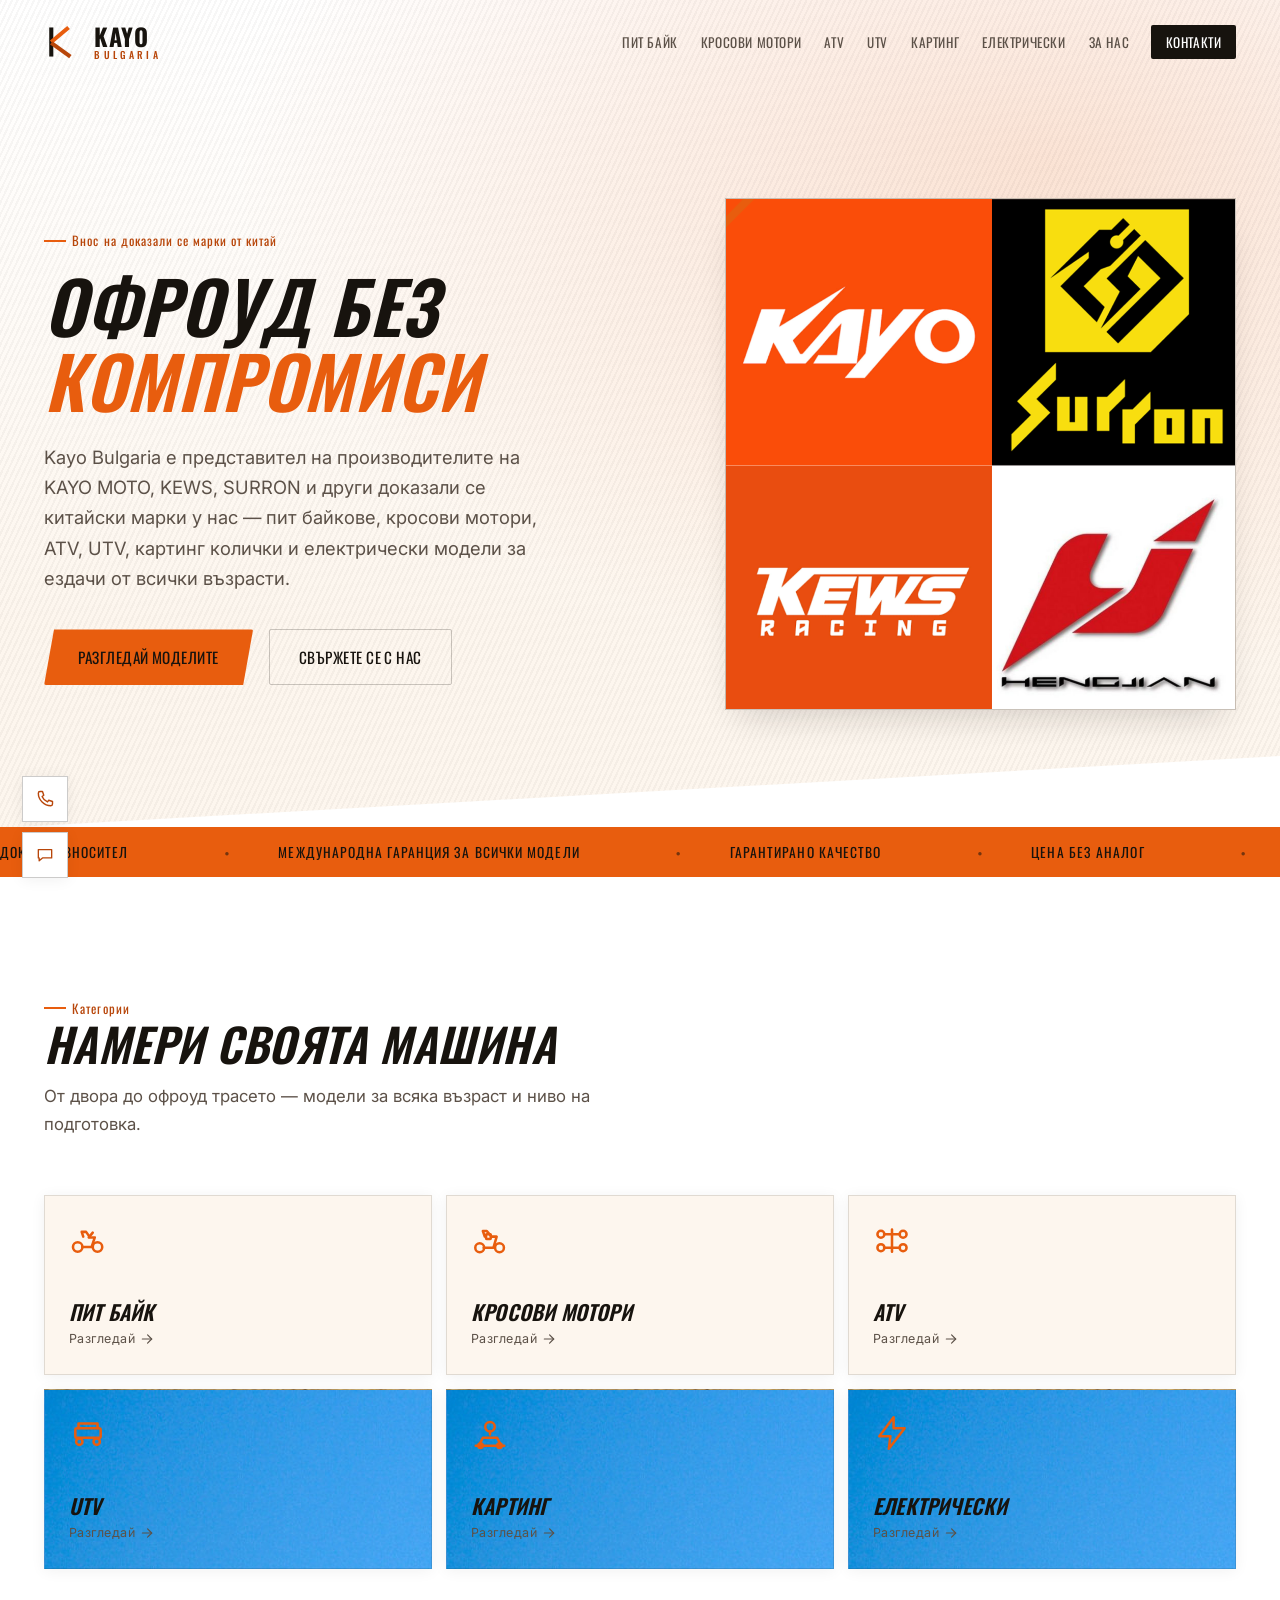
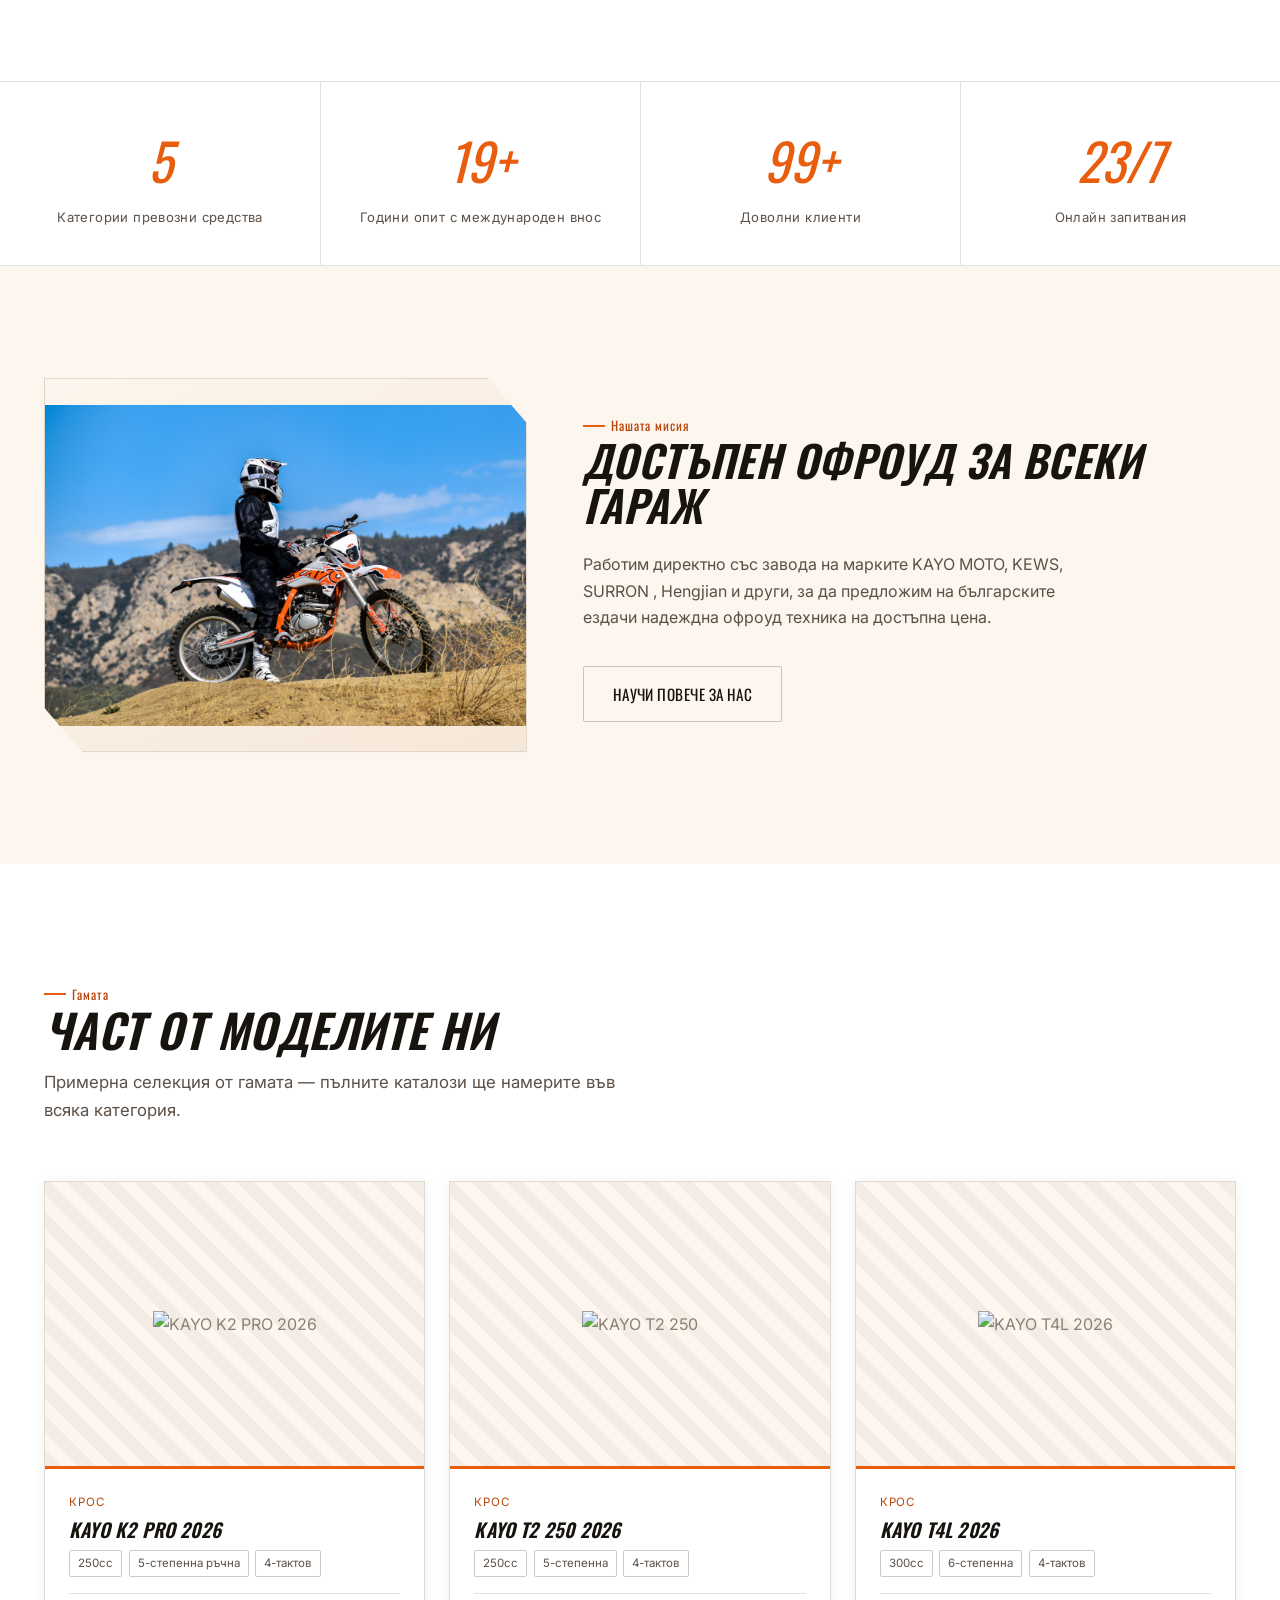
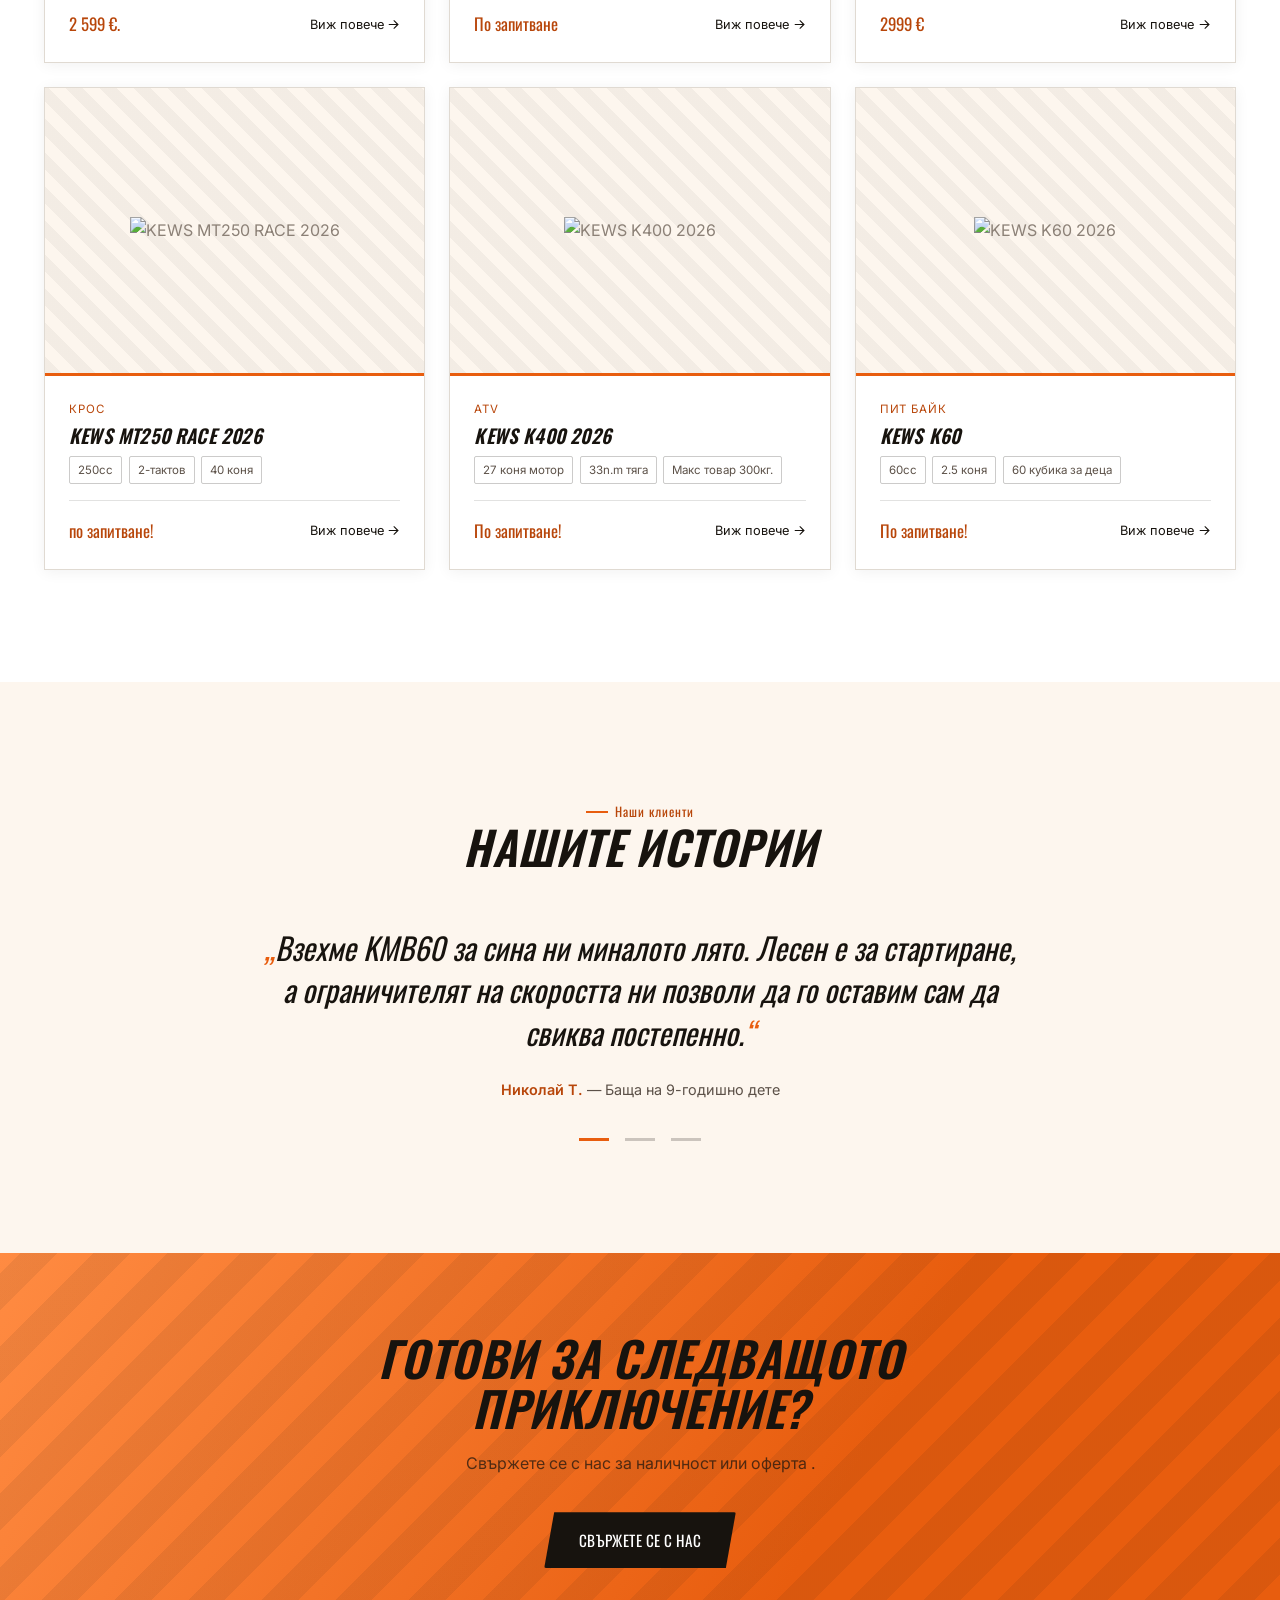
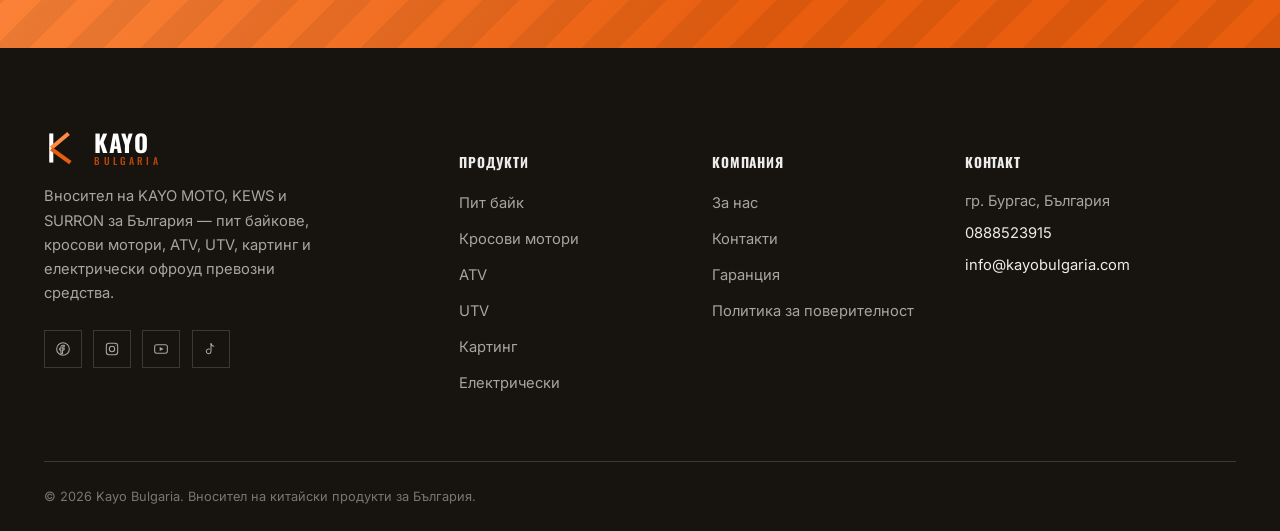
==== commit bb3a397e: "Add files via upload" ====
--- a/index.html
+++ b/index.html
@@ -150,32 +150,32 @@
         <p>От двора до офроуд трасето — модели за всяка възраст и ниво на подготовка.</p>
       </div>
       <div class="cat-grid">
-        <a href="pit-bike.html" class="cat-card" aria-label="Разгледай пит байкове KAYO">
+        <a href="pit-bike.html" class="cat-card" style="background-image: url('images/kewsk60.jpg');" aria-label="Разгледай пит байкове KAYO">
           <div class="cat-icon"><svg viewBox="0 0 24 24" fill="none" stroke="currentColor" stroke-width="1.6" stroke-linecap="round" stroke-linejoin="round"><circle cx="5.5" cy="17" r="3"/><circle cx="18" cy="17" r="3"/><path d="M8.3 17h6l2-6h-3l-2.5-3.5H8l1 3"/><path d="M12.5 11 15 8"/></svg></div>
           <h3>Пит байк</h3>
           <span class="cat-go">Разгледай <svg viewBox="0 0 24 24" fill="none" stroke="currentColor" stroke-width="2" stroke-linecap="round" stroke-linejoin="round"><line x1="4" y1="12" x2="20" y2="12"/><polyline points="13 5 20 12 13 19"/></svg></span>
         </a>
-        <a href="cross.html" class="cat-card" aria-label="Разгледай кросови мотори KAYO">
+        <a href="cross.html" class="cat-card" style="background-image: url('images/kayok2.jpg');" aria-label="Разгледай кросови мотори KAYO">
           <div class="cat-icon"><svg viewBox="0 0 24 24" fill="none" stroke="currentColor" stroke-width="1.6" stroke-linecap="round" stroke-linejoin="round"><circle cx="5.5" cy="17.5" r="2.8"/><circle cx="18" cy="17.5" r="2.8"/><path d="M8 17.5h6.2l2-7h-3.2L10 7H7.5l1.2 3.4"/><rect x="9.5" y="9" width="3" height="3" rx="0.4"/></svg></div>
           <h3>Кросови мотори</h3>
           <span class="cat-go">Разгледай <svg viewBox="0 0 24 24" fill="none" stroke="currentColor" stroke-width="2" stroke-linecap="round" stroke-linejoin="round"><line x1="4" y1="12" x2="20" y2="12"/><polyline points="13 5 20 12 13 19"/></svg></span>
         </a>
-        <a href="atv.html" class="cat-card" aria-label="Разгледай ATV квадроциклети KAYO">
+        <a href="atv.html" class="cat-card" style="background-image: url('images/kewsk400.jpg');" aria-label="Разгледай ATV квадроциклети KAYO">
           <div class="cat-icon"><svg viewBox="0 0 24 24" fill="none" stroke="currentColor" stroke-width="1.6" stroke-linecap="round" stroke-linejoin="round"><circle cx="5" cy="9" r="2.2"/><circle cx="19" cy="9" r="2.2"/><circle cx="5" cy="17.5" r="2.2"/><circle cx="19" cy="17.5" r="2.2"/><path d="M7 9h10M7 17.5h10M12 6v14"/></svg></div>
           <h3>ATV</h3>
           <span class="cat-go">Разгледай <svg viewBox="0 0 24 24" fill="none" stroke="currentColor" stroke-width="2" stroke-linecap="round" stroke-linejoin="round"><line x1="4" y1="12" x2="20" y2="12"/><polyline points="13 5 20 12 13 19"/></svg></span>
         </a>
-        <a href="utv.html" class="cat-card" aria-label="Разгледай UTV бъгита KAYO">
+        <a href="utv.html" class="cat-card" style="background-image: url('images/kayoor.jpg');" aria-label="Разгледай UTV бъгита KAYO">
           <div class="cat-icon"><svg viewBox="0 0 24 24" fill="none" stroke="currentColor" stroke-width="1.6" stroke-linecap="round" stroke-linejoin="round"><rect x="4" y="9" width="16" height="6" rx="1"/><path d="M6 9V6h12v3"/><circle cx="6.5" cy="17.5" r="2"/><circle cx="17.5" cy="17.5" r="2"/></svg></div>
           <h3>UTV</h3>
           <span class="cat-go">Разгледай <svg viewBox="0 0 24 24" fill="none" stroke="currentColor" stroke-width="2" stroke-linecap="round" stroke-linejoin="round"><line x1="4" y1="12" x2="20" y2="12"/><polyline points="13 5 20 12 13 19"/></svg></span>
         </a>
-        <a href="karting.html" class="cat-card" aria-label="Разгледай картинг колички KAYO">
+        <a href="karting.html" class="cat-card" style="background-image: url('images/kayoor.jpg');" aria-label="Разгледай картинг колички KAYO">
           <div class="cat-icon"><svg viewBox="0 0 24 24" fill="none" stroke="currentColor" stroke-width="1.6" stroke-linecap="round" stroke-linejoin="round"><circle cx="12" cy="8" r="3"/><path d="M12 11v2M5 20l2.5-5h9L19 20M3 20h18"/><circle cx="6" cy="20" r="1.4"/><circle cx="18" cy="20" r="1.4"/></svg></div>
           <h3>Картинг</h3>
           <span class="cat-go">Разгледай <svg viewBox="0 0 24 24" fill="none" stroke="currentColor" stroke-width="2" stroke-linecap="round" stroke-linejoin="round"><line x1="4" y1="12" x2="20" y2="12"/><polyline points="13 5 20 12 13 19"/></svg></span>
         </a>
-        <a href="electric.html" class="cat-card" aria-label="Разгледай електрически офроуд превозни средства KAYO">
+        <a href="electric.html" class="cat-card" style="background-image: url('images/kayoor.jpg');" aria-label="Разгледай електрически офроуд превозни средства KAYO">
           <div class="cat-icon"><svg viewBox="0 0 24 24" fill="none" stroke="currentColor" stroke-width="1.6" stroke-linecap="round" stroke-linejoin="round"><polygon points="13 2 4 14 11 14 10 22 20 9 13 9"/></svg></div>
           <h3>Електрически</h3>
           <span class="cat-go">Разгледай <svg viewBox="0 0 24 24" fill="none" stroke="currentColor" stroke-width="2" stroke-linecap="round" stroke-linejoin="round"><line x1="4" y1="12" x2="20" y2="12"/><polyline points="13 5 20 12 13 19"/></svg></span>
@@ -216,23 +216,23 @@
     <div class="container">
       <div class="rail">
         <div class="model-card">
-          <div class="ph-media"><svg viewBox="0 0 24 24" fill="none" stroke="currentColor" stroke-width="1.6" stroke-linecap="round" stroke-linejoin="round"><path d="M4 8h3l1.5-2h7L17 8h3a1 1 0 0 1 1 1v9a1 1 0 0 1-1 1H4a1 1 0 0 1-1-1V9a1 1 0 0 1 1-1z"/><circle cx="12" cy="13" r="3.4"/></svg><span>KAYO TT140 — снимка предстои</span></div>
-          <div class="model-body">
-            <div class="model-cat">Пит байк</div>
-            <h4>KAYO TT140</h4>
-            <div class="model-specs"><span class="chip">140cc</span><span class="chip">4-степенна ръчна</span><span class="chip">Обърнати вилки</span></div>
-            <div class="model-foot">
-              <span class="model-price">От 2 799 лв.</span>
-              <a href="pit-bike.html" class="model-link" aria-label="Виж повече за KAYO TT140 пит байк">Виж повече <svg viewBox="0 0 24 24" fill="none" stroke="currentColor" stroke-width="2" stroke-linecap="round" stroke-linejoin="round"><line x1="4" y1="12" x2="20" y2="12"/><polyline points="13 5 20 12 13 19"/></svg></a>
-            </div>
-          </div>
-        </div>
-        <div class="model-card">
-          <div class="ph-media"><svg viewBox="0 0 24 24" fill="none" stroke="currentColor" stroke-width="1.6" stroke-linecap="round" stroke-linejoin="round"><path d="M4 8h3l1.5-2h7L17 8h3a1 1 0 0 1 1 1v9a1 1 0 0 1-1 1H4a1 1 0 0 1-1-1V9a1 1 0 0 1 1-1z"/><circle cx="12" cy="13" r="3.4"/></svg><span>KAYO K4 250 — снимка предстои</span></div>
+          <div class="ph-media"><img src="images/kayok2.jpg" alt="KAYO K2 PRO 2026"></div>
           <div class="model-body">
             <div class="model-cat">Крос</div>
-            <h4>KAYO K4 250</h4>
-            <div class="model-specs"><span class="chip">250cc</span><span class="chip">5-степенна</span><span class="chip">Ел. старт</span></div>
+            <h4>KAYO K2 PRO 2026</h4>
+            <div class="model-specs"><span class="chip">250cc</span><span class="chip">5-степенна ръчна</span><span class="chip">4-тактов</span></div>
+            <div class="model-foot">
+              <span class="model-price">2 599 €.</span>
+              <a href="cross.html" class="model-link" aria-label="Виж повече за KAYO TT140 пит байк">Виж повече <svg viewBox="0 0 24 24" fill="none" stroke="currentColor" stroke-width="2" stroke-linecap="round" stroke-linejoin="round"><line x1="4" y1="12" x2="20" y2="12"/><polyline points="13 5 20 12 13 19"/></svg></a>
+            </div>
+          </div>
+        </div>
+        <div class="model-card">
+          <div class="ph-media"><img src="images/kayot2.jpg" alt="KAYO T2 250"></div>
+          <div class="model-body">
+            <div class="model-cat">Крос</div>
+            <h4>KAYO T2 250 2026</h4>
+            <div class="model-specs"><span class="chip">250cc</span><span class="chip">5-степенна</span><span class="chip">4-тактов</span></div>
             <div class="model-foot">
               <span class="model-price">По запитване</span>
               <a href="cross.html" class="model-link" aria-label="Виж повече за KAYO K4 250 кросов мотор">Виж повече <svg viewBox="0 0 24 24" fill="none" stroke="currentColor" stroke-width="2" stroke-linecap="round" stroke-linejoin="round"><line x1="4" y1="12" x2="20" y2="12"/><polyline points="13 5 20 12 13 19"/></svg></a>
@@ -240,50 +240,50 @@
           </div>
         </div>
         <div class="model-card">
-          <div class="ph-media"><svg viewBox="0 0 24 24" fill="none" stroke="currentColor" stroke-width="1.6" stroke-linecap="round" stroke-linejoin="round"><path d="M4 8h3l1.5-2h7L17 8h3a1 1 0 0 1 1 1v9a1 1 0 0 1-1 1H4a1 1 0 0 1-1-1V9a1 1 0 0 1 1-1z"/><circle cx="12" cy="13" r="3.4"/></svg><span>KAYO A180 — снимка предстои</span></div>
+          <div class="ph-media"><img src="images/kayot4l.jpg" alt="KAYO T4L 2026"></div>
+          <div class="model-body">
+            <div class="model-cat">Крос</div>
+            <h4>KAYO T4L 2026</h4>
+            <div class="model-specs"><span class="chip">300cc</span><span class="chip">6-степенна</span><span class="chip">4-тактов</span></div>
+            <div class="model-foot">
+              <span class="model-price">2999 €</span>
+              <a href="cross.html" class="model-link" aria-label="Виж повече за KAYO T4L кросов мотор">Виж повече <svg viewBox="0 0 24 24" fill="none" stroke="currentColor" stroke-width="2" stroke-linecap="round" stroke-linejoin="round"><line x1="4" y1="12" x2="20" y2="12"/><polyline points="13 5 20 12 13 19"/></svg></a>
+            </div>
+          </div>
+        </div>
+        <div class="model-card">
+          <div class="ph-media"><img src="images/kewsmt250.jpg" alt="KEWS MT250 RACE 2026"></div>
+          <div class="model-body">
+            <div class="model-cat">Крос</div>
+            <h4>KEWS MT250 RACE 2026</h4>
+            <div class="model-specs"><span class="chip">250cc</span><span class="chip">2-тактов</span><span class="chip">40 коня</span></div>
+            <div class="model-foot">
+              <span class="model-price">по запитване!</span>
+              <a href="cross.html" class="model-link" aria-label="Виж повече за MT250 RACE 2026">Виж повече <svg viewBox="0 0 24 24" fill="none" stroke="currentColor" stroke-width="2" stroke-linecap="round" stroke-linejoin="round"><line x1="4" y1="12" x2="20" y2="12"/><polyline points="13 5 20 12 13 19"/></svg></a>
+            </div>
+          </div>
+        </div>
+        <div class="model-card">
+          <div class="ph-media"><img src="images/kewsk400.jpg" alt="KEWS K400 2026"></div>
           <div class="model-body">
             <div class="model-cat">ATV</div>
-            <h4>KAYO A180</h4>
-            <div class="model-specs"><span class="chip">180cc</span><span class="chip">Автоматик</span><span class="chip">Реверс</span></div>
-            <div class="model-foot">
-              <span class="model-price">От 3 199 лв.</span>
-              <a href="atv.html" class="model-link" aria-label="Виж повече за KAYO A180 ATV">Виж повече <svg viewBox="0 0 24 24" fill="none" stroke="currentColor" stroke-width="2" stroke-linecap="round" stroke-linejoin="round"><line x1="4" y1="12" x2="20" y2="12"/><polyline points="13 5 20 12 13 19"/></svg></a>
-            </div>
-          </div>
-        </div>
-        <div class="model-card">
-          <div class="ph-media"><svg viewBox="0 0 24 24" fill="none" stroke="currentColor" stroke-width="1.6" stroke-linecap="round" stroke-linejoin="round"><path d="M4 8h3l1.5-2h7L17 8h3a1 1 0 0 1 1 1v9a1 1 0 0 1-1 1H4a1 1 0 0 1-1-1V9a1 1 0 0 1 1-1z"/><circle cx="12" cy="13" r="3.4"/></svg><span>KAYO S200 — снимка предстои</span></div>
-          <div class="model-body">
-            <div class="model-cat">UTV</div>
-            <h4>KAYO S200</h4>
-            <div class="model-specs"><span class="chip">200cc</span><span class="chip">2 места</span><span class="chip">Хидр. спирачки</span></div>
-            <div class="model-foot">
-              <span class="model-price">От 6 499 лв.</span>
-              <a href="utv.html" class="model-link" aria-label="Виж повече за KAYO S200 UTV">Виж повече <svg viewBox="0 0 24 24" fill="none" stroke="currentColor" stroke-width="2" stroke-linecap="round" stroke-linejoin="round"><line x1="4" y1="12" x2="20" y2="12"/><polyline points="13 5 20 12 13 19"/></svg></a>
-            </div>
-          </div>
-        </div>
-        <div class="model-card">
-          <div class="ph-media"><svg viewBox="0 0 24 24" fill="none" stroke="currentColor" stroke-width="1.6" stroke-linecap="round" stroke-linejoin="round"><path d="M4 8h3l1.5-2h7L17 8h3a1 1 0 0 1 1 1v9a1 1 0 0 1-1 1H4a1 1 0 0 1-1-1V9a1 1 0 0 1 1-1z"/><circle cx="12" cy="13" r="3.4"/></svg><span>KAYO eC2i — снимка предстои</span></div>
-          <div class="model-body">
-            <div class="model-cat">Електрически</div>
-            <h4>KAYO eC2i</h4>
-            <div class="model-specs"><span class="chip">21 kW мотор</span><span class="chip">4 режима</span><span class="chip">Литиева батерия</span></div>
-            <div class="model-foot">
-              <span class="model-price">По запитване</span>
-              <a href="electric.html" class="model-link" aria-label="Виж повече за KAYO eC2i електрическо возило">Виж повече <svg viewBox="0 0 24 24" fill="none" stroke="currentColor" stroke-width="2" stroke-linecap="round" stroke-linejoin="round"><line x1="4" y1="12" x2="20" y2="12"/><polyline points="13 5 20 12 13 19"/></svg></a>
-            </div>
-          </div>
-        </div>
-        <div class="model-card">
-          <div class="ph-media"><svg viewBox="0 0 24 24" fill="none" stroke="currentColor" stroke-width="1.6" stroke-linecap="round" stroke-linejoin="round"><path d="M4 8h3l1.5-2h7L17 8h3a1 1 0 0 1 1 1v9a1 1 0 0 1-1 1H4a1 1 0 0 1-1-1V9a1 1 0 0 1 1-1z"/><circle cx="12" cy="13" r="3.4"/></svg><span>KAYO KART SPORT 200 — снимка предстои</span></div>
-          <div class="model-body">
-            <div class="model-cat">Картинг</div>
-            <h4>KAYO KART SPORT 200</h4>
-            <div class="model-specs"><span class="chip">200cc</span><span class="chip">Верижно предаване</span><span class="chip">За тийнейджъри+</span></div>
-            <div class="model-foot">
-              <span class="model-price">По запитване</span>
-              <a href="karting.html" class="model-link" aria-label="Виж повече за KAYO KART SPORT 200 картинг">Виж повече <svg viewBox="0 0 24 24" fill="none" stroke="currentColor" stroke-width="2" stroke-linecap="round" stroke-linejoin="round"><line x1="4" y1="12" x2="20" y2="12"/><polyline points="13 5 20 12 13 19"/></svg></a>
+            <h4>KEWS K400 2026</h4>
+            <div class="model-specs"><span class="chip">27 коня мотор</span><span class="chip">33n.m тяга</span><span class="chip">Макс товар 300кг.</span></div>
+            <div class="model-foot">
+              <span class="model-price">По запитване!</span>
+              <a href="atv.html" class="model-link" aria-label="Виж повече за KEWS K400 2026 ATV">Виж повече <svg viewBox="0 0 24 24" fill="none" stroke="currentColor" stroke-width="2" stroke-linecap="round" stroke-linejoin="round"><line x1="4" y1="12" x2="20" y2="12"/><polyline points="13 5 20 12 13 19"/></svg></a>
+            </div>
+          </div>
+        </div>
+        <div class="model-card">
+          <div class="ph-media"><img src="images/kewsk60.jpg" alt="KEWS K60 2026"></div>
+          <div class="model-body">
+            <div class="model-cat">Пит байк</div>
+            <h4>KEWS K60</h4>
+            <div class="model-specs"><span class="chip">60cc</span><span class="chip">2.5 коня</span><span class="chip">60 кубика за деца</span></div>
+            <div class="model-foot">
+              <span class="model-price">По запитване!</span>
+              <a href="pitbike.html" class="model-link" aria-label="Виж повече за KEWS K60 2026 Пит байк">Виж повече <svg viewBox="0 0 24 24" fill="none" stroke="currentColor" stroke-width="2" stroke-linecap="round" stroke-linejoin="round"><line x1="4" y1="12" x2="20" y2="12"/><polyline points="13 5 20 12 13 19"/></svg></a>
             </div>
           </div>
         </div>
--- a/css/style.css
+++ b/css/style.css
@@ -0,0 +1,967 @@
+/* ==========================================================================
+   KAYO BULGARIA — Design system & site styles
+   Motocross-track visual language, light theme: white + orange with black
+   text and one bold orange "moment" per section rhythm. Built vanilla.
+   ========================================================================== */
+
+@import url('https://fonts.googleapis.com/css2?family=Oswald:wght@400;500;600;700&family=Inter:wght@400;500;600;700;800&display=swap');
+
+:root{
+  /* Color */
+  --white:        #ffffff;
+  --cream:        #fdf6ee;   /* alternating section / card surface */
+  --cream-2:      #f6e8d8;   /* deeper surface tint (gradients, focus bg) */
+  --clay:         #e85d0e;   /* base vivid orange — bg-with-black-text, icons */
+  --clay-light:   #ff8b42;   /* brighter orange — hover-brighten on black text/icon */
+  --clay-dark:    #b8460a;   /* darker orange — readable text/links on white */
+  --ink:          #17130e;   /* primary text — near-black */
+  --ink-dim:      #5c5148;   /* secondary/muted text on white */
+  --steel:        #8c8177;   /* faint muted text / placeholder icon */
+  --line:         rgba(23,19,14,0.12);
+  --line-strong:  rgba(23,19,14,0.22);
+  --line-footer:  rgba(255,255,255,0.16);
+  --footer-text:      rgba(255,255,255,0.92);
+  --footer-text-dim:  rgba(255,255,255,0.62);
+  --footer-text-faint: rgba(255,255,255,0.42);
+  --good:         #2f7a3d;
+  --shadow-sm:    0 2px 14px rgba(23,19,14,0.06);
+  --shadow-md:    0 18px 34px -14px rgba(23,19,14,0.18);
+
+  /* Legacy aliases kept so every component below reads consistently */
+  --bone:         var(--ink);
+  --bone-dim:     var(--ink-dim);
+
+  /* Type */
+  --font-display: 'Oswald', 'Arial Narrow', sans-serif;
+  --font-body: 'Inter', -apple-system, sans-serif;
+
+  /* Spacing */
+  --sp-1: .5rem;
+  --sp-2: 1rem;
+  --sp-3: 1.5rem;
+  --sp-4: 2.25rem;
+  --sp-5: 3.5rem;
+  --sp-6: 5rem;
+  --sp-7: 7rem;
+
+  --container: 1240px;
+  --radius-s: 6px;
+  --radius-m: 14px;
+  --ease: cubic-bezier(.22,.9,.3,1);
+}
+
+/* ---------- Reset ---------- */
+*,*::before,*::after{ box-sizing:border-box; }
+html{ scroll-behavior:smooth; }
+body{
+  margin:0;
+  background:var(--white);
+  color:var(--ink);
+  font-family:var(--font-body);
+  font-size:16px;
+  line-height:1.65;
+  -webkit-font-smoothing:antialiased;
+  overflow-x:hidden;
+}
+img{ max-width:100%; display:block; }
+a{ color:inherit; text-decoration:none; }
+ul{ margin:0; padding:0; list-style:none; }
+button{ font-family:inherit; cursor:pointer; }
+h1,h2,h3,h4{ margin:0; font-family:var(--font-display); font-weight:600; line-height:1.05; letter-spacing:.01em; color:var(--ink); }
+p{ margin:0; }
+svg{ display:block; }
+
+:focus-visible{
+  outline:2px solid var(--clay);
+  outline-offset:3px;
+}
+
+@media (prefers-reduced-motion: reduce){
+  *,*::before,*::after{
+    animation-duration:.001ms !important;
+    animation-iteration-count:1 !important;
+    transition-duration:.001ms !important;
+    scroll-behavior:auto !important;
+  }
+}
+
+.container{
+  width:100%;
+  max-width:var(--container);
+  margin:0 auto;
+  padding:0 var(--sp-3);
+}
+
+.eyebrow-tag{
+  display:inline-flex;
+  align-items:center;
+  gap:.5em;
+  font-family:var(--font-display);
+  font-size:.8rem;
+  letter-spacing:.08em;
+  color:var(--clay-dark);
+}
+.eyebrow-tag::before{
+  content:'';
+  width:22px; height:2px;
+  background:var(--clay);
+  display:inline-block;
+}
+
+.section-head{
+  max-width:640px;
+  margin-bottom:var(--sp-5);
+}
+.section-head h2{
+  font-size:clamp(2rem,3.6vw,3rem);
+  color:var(--ink);
+  text-transform:uppercase;
+  font-style:italic;
+}
+.section-head p{
+  margin-top:var(--sp-2);
+  color:var(--ink-dim);
+  font-size:1.05rem;
+  max-width:52ch;
+}
+.section-head.center{ margin-left:auto; margin-right:auto; text-align:center; }
+
+/* ---------- Buttons ---------- */
+.btn{
+  display:inline-flex;
+  align-items:center;
+  gap:.6em;
+  padding:.95em 1.9em;
+  font-family:var(--font-display);
+  font-size:.95rem;
+  letter-spacing:.03em;
+  text-transform:uppercase;
+  border-radius:2px;
+  border:1px solid transparent;
+  transition:transform .35s var(--ease), background .25s ease, border-color .25s ease, color .25s ease;
+  white-space:nowrap;
+}
+.btn-primary{
+  background:var(--clay);
+  color:var(--ink);
+  clip-path:polygon(10px 0,100% 0,calc(100% - 10px) 100%,0 100%);
+  padding-left:2.2em;
+  padding-right:2.2em;
+}
+.btn-primary:hover{ background:var(--clay-light); transform:translateY(-2px); }
+.btn-ghost{
+  border-color:var(--line-strong);
+  color:var(--ink);
+  background:transparent;
+}
+.btn-ghost:hover{ border-color:var(--clay-dark); color:var(--clay-dark); transform:translateY(-2px); }
+.btn-block{ width:100%; justify-content:center; }
+.btn[disabled]{ opacity:.6; cursor:not-allowed; transform:none !important; }
+
+/* ==========================================================================
+   HEADER / NAV
+   ========================================================================== */
+.site-header{
+  position:fixed;
+  top:0; left:0; right:0;
+  z-index:1000;
+  padding:22px 0;
+  transition:padding .35s var(--ease), background .35s ease, box-shadow .35s ease;
+}
+.site-header::before{
+  content:'';
+  position:absolute; inset:0;
+  background:rgba(255,255,255,0);
+  backdrop-filter:blur(0px);
+  transition:background .35s ease, backdrop-filter .35s ease;
+  z-index:-1;
+  border-bottom:1px solid transparent;
+}
+.site-header.is-scrolled{ padding:12px 0; }
+.site-header.is-scrolled::before{
+  background:rgba(255,255,255,.92);
+  backdrop-filter:blur(10px);
+  border-bottom:1px solid var(--line);
+  box-shadow:var(--shadow-sm);
+}
+.header-inner{
+  max-width:var(--container);
+  margin:0 auto;
+  padding:0 var(--sp-3);
+  display:flex;
+  align-items:center;
+  justify-content:space-between;
+  gap:var(--sp-3);
+}
+
+/* Logo */
+.logo{
+  display:flex;
+  align-items:center;
+  gap:.65rem;
+  flex-shrink:0;
+}
+.logo-mark{ width:40px; height:40px; overflow:visible; }
+.logo-mark path{
+  fill:none;
+  stroke-width:4.5;
+  stroke-dasharray:120;
+  stroke-dashoffset:120;
+  animation:draw-logo 1.1s var(--ease) .2s forwards;
+}
+.logo-mark .bar-1{ stroke:var(--ink); }
+.logo-mark .bar-2{ stroke:var(--clay); animation-delay:.38s; }
+.logo-mark .bar-3{ stroke:var(--clay-dark); animation-delay:.56s; }
+@keyframes draw-logo{ to{ stroke-dashoffset:0; } }
+.logo:hover .logo-mark{ animation:logo-flick .5s var(--ease); }
+@keyframes logo-flick{
+  0%{ transform:skewX(0deg); }
+  35%{ transform:skewX(-10deg) translateX(-2px); }
+  100%{ transform:skewX(0deg); }
+}
+.logo-text{
+  font-family:var(--font-display);
+  font-size:1.5rem;
+  font-weight:700;
+  letter-spacing:.02em;
+  color:var(--ink);
+  line-height:.95;
+  display:flex;
+  flex-direction:column;
+}
+.logo-text .logo-sub{
+  font-size:.62rem;
+  font-weight:500;
+  letter-spacing:.32em;
+  color:var(--clay-dark);
+  margin-top:.2em;
+}
+
+.main-nav ul{
+  display:flex;
+  align-items:center;
+  gap:clamp(14px,1.6vw,26px);
+}
+.main-nav a{
+  position:relative;
+  font-family:var(--font-display);
+  font-size:.83rem;
+  letter-spacing:.045em;
+  text-transform:uppercase;
+  color:var(--ink-dim);
+  padding:.4em .1em;
+  transition:color .25s ease;
+  white-space:nowrap;
+}
+.main-nav a::after{
+  content:'';
+  position:absolute; left:0; bottom:-2px;
+  width:0; height:2px;
+  background:var(--clay);
+  transition:width .3s var(--ease);
+}
+.main-nav a:hover,
+.main-nav a.is-active{ color:var(--ink); }
+.main-nav a:hover::after,
+.main-nav a.is-active::after{ width:100%; }
+.main-nav a.nav-cta{
+  color:var(--white);
+  background:var(--ink);
+  padding:.55em 1.1em;
+  border-radius:2px;
+}
+.main-nav a.nav-cta::after{ display:none; }
+.main-nav a.nav-cta:hover{ background:var(--clay); color:var(--ink); }
+
+.nav-toggle{
+  display:none;
+  flex-direction:column;
+  justify-content:center;
+  gap:5px;
+  width:40px; height:36px;
+  background:none;
+  border:none;
+  padding:0;
+}
+.nav-toggle span{
+  width:100%; height:2px;
+  background:var(--ink);
+  transition:transform .3s var(--ease), opacity .3s ease;
+}
+.nav-toggle[aria-expanded="true"] span:nth-child(1){ transform:translateY(7px) rotate(45deg); }
+.nav-toggle[aria-expanded="true"] span:nth-child(2){ opacity:0; }
+.nav-toggle[aria-expanded="true"] span:nth-child(3){ transform:translateY(-7px) rotate(-45deg); }
+
+@media (max-width: 1180px){
+  .nav-toggle{ display:flex; }
+  .main-nav{
+    position:fixed;
+    top:0; right:0;
+    height:100vh;
+    width:min(340px,86vw);
+    background:var(--white);
+    border-left:1px solid var(--line);
+    padding:110px var(--sp-4) var(--sp-4);
+    transform:translateX(100%);
+    transition:transform .45s var(--ease);
+    overflow-y:auto;
+    box-shadow:var(--shadow-md);
+  }
+  .main-nav.is-open{ transform:translateX(0); }
+  .main-nav ul{ flex-direction:column; align-items:flex-start; gap:var(--sp-1); width:100%; }
+  .main-nav a{ display:block; width:100%; padding:.85em 0; font-size:1rem; border-bottom:1px solid var(--line); }
+  .main-nav a.nav-cta{ margin-top:var(--sp-2); text-align:center; border-bottom:none; }
+  .nav-scrim{
+    position:fixed; inset:0; background:rgba(15,12,9,.55);
+    opacity:0; pointer-events:none; transition:opacity .4s ease; z-index:900;
+  }
+  .nav-scrim.is-open{ opacity:1; pointer-events:auto; }
+}
+
+/* ==========================================================================
+   HERO
+   ========================================================================== */
+.hero{
+  position:relative;
+  min-height:92vh;
+  display:flex;
+  align-items:center;
+  padding:160px 0 var(--sp-6);
+  overflow:hidden;
+  background:
+    radial-gradient(ellipse at 82% 20%, rgba(232,93,14,.16), transparent 55%),
+    linear-gradient(180deg,#ffffff 0%, #fdf6ee 75%);
+}
+.hero::after{
+  content:'';
+  position:absolute; left:0; right:0; bottom:0;
+  height:120px;
+  background:var(--white);
+  clip-path:polygon(0 100%,100% 100%,100% 40%,0 100%);
+}
+.hero-grain{
+  position:absolute; inset:0;
+  background-image:
+    repeating-linear-gradient(115deg, rgba(23,19,14,.035) 0 2px, transparent 2px 5px);
+  mix-blend-mode:multiply;
+  pointer-events:none;
+}
+.hero-inner{
+  position:relative; z-index:2;
+  max-width:var(--container);
+  margin:0 auto;
+  padding:0 var(--sp-3);
+  display:grid;
+  grid-template-columns:1.1fr .9fr;
+  gap:var(--sp-5);
+  align-items:center;
+}
+.hero-copy .eyebrow-tag{ opacity:0; animation:rise .7s var(--ease) .15s forwards; }
+.hero h1{
+  margin-top:var(--sp-2);
+  font-size:clamp(2.7rem,5.6vw,4.6rem);
+  text-transform:uppercase;
+  font-style:italic;
+  color:var(--ink);
+  overflow:hidden;
+}
+.hero h1 span{
+  display:block;
+  transform:translateY(115%);
+  animation:rise-strong .8s var(--ease) forwards;
+}
+.hero h1 span:nth-child(1){ animation-delay:.22s; }
+.hero h1 span:nth-child(2){ animation-delay:.36s; color:var(--clay); }
+.hero p.lede{
+  opacity:0; animation:rise .7s var(--ease) .68s forwards;
+  margin-top:var(--sp-3);
+  font-size:1.15rem;
+  color:var(--ink-dim);
+  max-width:44ch;
+}
+.hero-actions{
+  opacity:0; animation:rise .7s var(--ease) .82s forwards;
+  margin-top:var(--sp-4);
+  display:flex;
+  gap:var(--sp-2);
+  flex-wrap:wrap;
+}
+@keyframes rise{ from{opacity:0; transform:translateY(16px);} to{opacity:1; transform:translateY(0);} }
+@keyframes rise-strong{ to{ transform:translateY(0); } }
+
+.hero-art{
+  position:relative;
+  opacity:0; animation:rise .9s var(--ease) .3s forwards;
+  aspect-ratio:1/1;
+  border:1px solid var(--line-strong);
+  background:linear-gradient(150deg,var(--cream),var(--cream-2));
+  display:flex; align-items:center; justify-content:center;
+  overflow:hidden;
+  box-shadow:var(--shadow-md);
+}
+.hero-art .ph-media img{
+  width:100%;
+  height:100%;
+  object-fit:contain;
+}
+.hero-badge{
+  position:absolute; top:20px; left:-38px;
+  transform:rotate(-45deg);
+  background:var(--clay);
+  color:var(--ink);
+  font-family:var(--font-display);
+  font-size:.72rem;
+  letter-spacing:.1em;
+  text-transform:uppercase;
+  padding:.35em 3.2em;
+  z-index:3;
+}
+
+.marquee-strip{
+  position:relative;
+  background:var(--clay);
+  color:var(--ink);
+  padding:14px 0;
+  overflow:hidden;
+  transform:translateY(-1px);
+}
+.marquee-track{
+  display:flex;
+  width:max-content;
+  gap:3rem;
+  animation:marquee 28s linear infinite;
+}
+@keyframes marquee{ from{ transform:translateX(0); } to{ transform:translateX(-50%); } }
+.marquee-track span{
+  font-family:var(--font-display);
+  font-size:.85rem;
+  letter-spacing:.08em;
+  text-transform:uppercase;
+  display:flex;
+  align-items:center;
+  gap:3rem;
+  white-space:nowrap;
+}
+.marquee-track span::after{ content:'●'; font-size:.5rem; margin-left:3rem; opacity:.55; }
+
+/* ==========================================================================
+   SECTIONS — general
+   ========================================================================== */
+.section{ padding:var(--sp-7) 0; }
+.section-tight{ padding:var(--sp-6) 0; }
+.bg-surface{ background:var(--cream); }
+
+/* Category grid (home) */
+.cat-grid{
+  display:grid;
+  grid-template-columns:repeat(3,1fr);
+  grid-template-rows:repeat(2,180px);
+  gap:14px;
+}
+.cat-card{
+  position:relative;
+  border:1px solid var(--line);
+  background:var(--cream);
+  padding:var(--sp-3);
+  display:flex;
+  flex-direction:column;
+  justify-content:flex-end;
+  overflow:hidden;
+  box-shadow:var(--shadow-sm);
+  transition:border-color .3s ease, transform .4s var(--ease), box-shadow .3s ease;
+}
+.cat-card::before{
+  content:'';
+  position:absolute; inset:0;
+  background:linear-gradient(160deg, transparent 40%, rgba(232,93,14,.16));
+  opacity:0;
+  transition:opacity .4s ease;
+}
+.cat-card:hover{ border-color:var(--clay); transform:translateY(-4px); box-shadow:var(--shadow-md); }
+.cat-card:hover::before{ opacity:1; }
+.cat-card .cat-icon{
+  width:38px; height:38px;
+  color:var(--clay);
+  margin-bottom:auto;
+}
+.cat-card h3{
+  position:relative; z-index:2;
+  font-size:1.3rem;
+  text-transform:uppercase;
+  font-style:italic;
+  color:var(--ink);
+}
+.cat-card .cat-go{
+  position:relative; z-index:2;
+  margin-top:.5em;
+  font-size:.78rem;
+  color:var(--ink-dim);
+  letter-spacing:.04em;
+  display:flex; align-items:center; gap:.4em;
+}
+.cat-card .cat-go svg{ width:14px; height:14px; transition:transform .3s var(--ease); }
+.cat-card:hover .cat-go svg{ transform:translateX(4px); }
+
+@media (max-width:900px){
+  .cat-grid{ grid-template-columns:repeat(2,1fr); grid-template-rows:none; }
+  .cat-card{ grid-column:span 1 !important; grid-row:span 1 !important; min-height:170px; }
+}
+@media (max-width:560px){
+  .cat-grid{ grid-template-columns:1fr; }
+  .cat-card{ min-height:150px; }
+}
+
+/* Stats */
+.stats-row{
+  display:grid;
+  grid-template-columns:repeat(4,1fr);
+  border-top:1px solid var(--line);
+  border-bottom:1px solid var(--line);
+}
+.stat{
+  padding:var(--sp-4) var(--sp-2);
+  text-align:center;
+  border-left:1px solid var(--line);
+}
+.stat:first-child{ border-left:none; }
+.stat .num{
+  font-family:var(--font-display);
+  font-size:clamp(2.2rem,4vw,3.4rem);
+  color:var(--clay);
+  font-style:italic;
+}
+.stat .label{
+  margin-top:.4em;
+  font-size:.82rem;
+  color:var(--ink-dim);
+  letter-spacing:.03em;
+}
+@media (max-width:760px){
+  .stats-row{ grid-template-columns:repeat(2,1fr); }
+  .stat:nth-child(3){ border-left:none; }
+  .stat{ border-top:1px solid var(--line); }
+  .stat:nth-child(1),.stat:nth-child(2){ border-top:none; }
+}
+
+/* Story split */
+.split{
+  display:grid;
+  grid-template-columns:.85fr 1.15fr;
+  gap:var(--sp-5);
+  align-items:center;
+}
+.split.reverse{ grid-template-columns:1.15fr .85fr; }
+.split.reverse .split-media{ order:2; }
+.split-media{
+  aspect-ratio:4/3.1;
+  background:linear-gradient(150deg,var(--cream),var(--cream-2));
+  border:1px solid var(--line);
+  clip-path:polygon(0 0,92% 0,100% 12%,100% 100%,8% 100%,0 88%);
+  display:flex; align-items:center; justify-content:center;
+  position:relative;
+  box-shadow:var(--shadow-sm);
+}
+.split-copy h2{
+  font-size:clamp(1.9rem,3.4vw,2.7rem);
+  text-transform:uppercase;
+  font-style:italic;
+}
+.split-copy p{ margin-top:var(--sp-3); color:var(--ink-dim); max-width:52ch; }
+.split-copy .btn{ margin-top:var(--sp-4); }
+@media (max-width:860px){
+  .split, .split.reverse{ grid-template-columns:1fr; }
+  .split.reverse .split-media{ order:0; }
+}
+
+/* Placeholder media (photo stand-ins) */
+.ph-media{
+  width:100%; height:100%;
+  display:flex; flex-direction:column; align-items:center; justify-content:center;
+  gap:.6em;
+  color:var(--steel);
+  background:
+    repeating-linear-gradient(45deg, rgba(23,19,14,.045) 0 12px, transparent 12px 24px);
+}
+.ph-media svg{ width:44px; height:44px; opacity:.55; }
+.ph-media span{ font-size:.78rem; letter-spacing:.04em; text-align:center; padding:0 1em; }
+
+/* Featured models grid */
+.rail{
+  display:grid;
+  grid-template-columns:repeat(3,minmax(0,1fr));
+  gap:var(--sp-3);
+}
+.model-card{
+  background:var(--cream);
+  border:1px solid var(--line);
+  box-shadow:var(--shadow-sm);
+}
+.model-card .ph-media{
+  height:auto;
+  aspect-ratio:4/3;
+}
+.model-card .model-body{
+  padding:var(--sp-3);
+  background:var(--white);
+  border-top:3px solid var(--clay);
+}
+.model-card .model-cat{ font-size:.72rem; letter-spacing:.08em; text-transform:uppercase; color:var(--clay-dark); }
+.model-card h4{ margin-top:.4em; font-size:1.2rem; font-style:italic; text-transform:uppercase; }
+.model-card .model-specs{ margin-top:.6em; display:flex; flex-wrap:wrap; gap:.4em; }
+.chip{
+  font-size:.72rem;
+  color:var(--ink-dim);
+  border:1px solid var(--line-strong);
+  padding:.3em .7em;
+  border-radius:2px;
+}
+.model-card .model-foot{
+  margin-top:var(--sp-2);
+  display:flex; align-items:center; justify-content:space-between;
+  border-top:1px solid var(--line);
+  padding-top:var(--sp-2);
+}
+.model-price{ font-family:var(--font-display); color:var(--clay-dark); font-size:1.05rem; }
+.model-link{ font-size:.8rem; color:var(--ink); display:flex; align-items:center; gap:.3em; }
+.model-link svg{ width:13px; height:13px; }
+@media (max-width:900px){
+  .rail{ grid-template-columns:repeat(2,minmax(0,1fr)); }
+}
+@media (max-width:560px){
+  .rail{ grid-template-columns:1fr; }
+}
+
+/* Testimonials */
+.testi-wrap{ position:relative; max-width:760px; margin:0 auto; text-align:center; }
+.testi-slide{ display:none; }
+.testi-slide.is-active{ display:block; animation:fade-in .5s ease; }
+@keyframes fade-in{ from{opacity:0;} to{opacity:1;} }
+.testi-quote{
+  font-family:var(--font-display);
+  font-size:clamp(1.3rem,2.6vw,1.9rem);
+  font-style:italic;
+  color:var(--ink);
+  line-height:1.4;
+}
+.testi-quote::before{ content:'\201E'; color:var(--clay); }
+.testi-quote::after{ content:'\201C'; color:var(--clay); }
+.testi-meta{ margin-top:var(--sp-3); color:var(--ink-dim); font-size:.9rem; }
+.testi-meta b{ color:var(--clay-dark); font-weight:600; }
+.testi-nav{ display:flex; justify-content:center; gap:var(--sp-2); margin-top:var(--sp-4); }
+.testi-dot{
+  width:30px; height:3px; background:var(--line-strong); border:none; padding:0;
+  transition:background .3s ease;
+}
+.testi-dot.is-active{ background:var(--clay); }
+
+/* CTA banner */
+.cta-banner{
+  position:relative;
+  padding:var(--sp-6) 0;
+  background:linear-gradient(120deg,var(--clay-light),var(--clay) 65%);
+  overflow:hidden;
+  text-align:center;
+}
+.cta-banner::before{
+  content:'';
+  position:absolute; inset:0;
+  background:repeating-linear-gradient(-45deg,rgba(23,19,14,.07) 0 26px, transparent 26px 52px);
+}
+.cta-banner-inner{ position:relative; z-index:2; max-width:640px; margin:0 auto; }
+.cta-banner h2{
+  font-size:clamp(2rem,4vw,3rem);
+  text-transform:uppercase;
+  font-style:italic;
+  color:var(--ink);
+}
+.cta-banner p{ margin-top:var(--sp-2); color:rgba(23,19,14,.72); }
+.cta-banner .btn{ margin-top:var(--sp-4); }
+.cta-banner .btn-primary{ background:var(--ink); color:var(--white); }
+.cta-banner .btn-primary:hover{ background:#2a241c; }
+
+/* ==========================================================================
+   PAGE HERO (inner pages)
+   ========================================================================== */
+.page-hero{
+  position:relative;
+  padding:170px 0 var(--sp-5);
+  background:
+    radial-gradient(ellipse at 12% 30%, rgba(232,93,14,.13), transparent 55%),
+    linear-gradient(180deg,#fff9f2,#ffffff);
+  border-bottom:1px solid var(--line);
+}
+.breadcrumb{
+  display:flex; align-items:center; gap:.5em;
+  font-size:.82rem; color:var(--steel); margin-bottom:var(--sp-2);
+}
+.breadcrumb a:hover{ color:var(--clay-dark); }
+.page-hero h1{
+  font-size:clamp(2.4rem,5vw,3.8rem);
+  text-transform:uppercase;
+  font-style:italic;
+}
+.page-hero .lede{ margin-top:var(--sp-2); max-width:60ch; color:var(--ink-dim); font-size:1.05rem; }
+
+/* Filter chips */
+.filter-bar{
+  display:flex; flex-wrap:wrap; gap:.6em;
+  padding:var(--sp-4) 0;
+  border-bottom:1px solid var(--line);
+  margin-bottom:var(--sp-5);
+}
+.filter-chip{
+  font-family:var(--font-display);
+  font-size:.82rem; letter-spacing:.03em; text-transform:uppercase;
+  padding:.55em 1.2em;
+  border:1px solid var(--line-strong);
+  background:transparent;
+  color:var(--ink-dim);
+  border-radius:2px;
+  transition:all .25s ease;
+}
+.filter-chip:hover{ color:var(--ink); border-color:var(--ink-dim); }
+.filter-chip.is-active{ background:var(--clay); border-color:var(--clay); color:var(--ink); }
+
+/* Product grid */
+.product-grid{
+  display:grid;
+  grid-template-columns:repeat(3,1fr);
+  gap:var(--sp-3);
+}
+.product-card{
+  background:var(--cream);
+  border:1px solid var(--line);
+  display:flex; flex-direction:column;
+  box-shadow:var(--shadow-sm);
+  transition:opacity .35s ease, transform .4s var(--ease), border-color .3s ease, box-shadow .3s ease;
+}
+.product-card:hover{ border-color:var(--clay); transform:translateY(-4px); box-shadow:var(--shadow-md); }
+.product-card.is-hidden{ display:none; }
+.product-card .ph-media{ aspect-ratio:4/3; position:relative; }
+.product-card .tag-new{
+  position:absolute; top:12px; left:0;
+  background:var(--clay); color:var(--ink);
+  font-family:var(--font-display); font-size:.7rem; letter-spacing:.06em;
+  padding:.3em .8em .3em .6em; text-transform:uppercase;
+  clip-path:polygon(0 0,100% 0,88% 100%,0 100%);
+}
+.product-body{ padding:var(--sp-3); display:flex; flex-direction:column; gap:.6em; flex:1; }
+.product-body .p-cat{ font-size:.72rem; letter-spacing:.08em; text-transform:uppercase; color:var(--clay-dark); }
+.product-body h3{ font-size:1.35rem; font-style:italic; text-transform:uppercase; }
+.product-body .p-desc{ color:var(--ink-dim); font-size:.92rem; flex:1; }
+.product-body .model-specs{ display:flex; flex-wrap:wrap; gap:.4em; }
+.product-foot{
+  display:flex; align-items:center; justify-content:space-between;
+  padding:var(--sp-2) var(--sp-3);
+  border-top:1px solid var(--line);
+}
+@media (max-width:980px){ .product-grid{ grid-template-columns:repeat(2,1fr); } }
+@media (max-width:620px){ .product-grid{ grid-template-columns:1fr; } }
+
+/* Feature/spec icon strip */
+.feature-grid{
+  display:grid;
+  grid-template-columns:repeat(4,1fr);
+  gap:var(--sp-3);
+}
+.feature-item{
+  padding:var(--sp-3);
+  border:1px solid var(--line);
+  background:var(--cream);
+  box-shadow:var(--shadow-sm);
+}
+.feature-item svg{ width:30px; height:30px; color:var(--clay); margin-bottom:var(--sp-2); }
+.feature-item h4{ font-size:1rem; text-transform:uppercase; letter-spacing:.02em; }
+.feature-item p{ margin-top:.5em; font-size:.88rem; color:var(--ink-dim); }
+@media (max-width:900px){ .feature-grid{ grid-template-columns:repeat(2,1fr); } }
+
+/* Timeline (about) */
+.timeline{ position:relative; padding-left:var(--sp-4); }
+.timeline::before{ content:''; position:absolute; left:5px; top:6px; bottom:6px; width:2px; background:var(--line-strong); }
+.timeline-item{ position:relative; padding-bottom:var(--sp-5); }
+.timeline-item:last-child{ padding-bottom:0; }
+.timeline-item::before{
+  content:''; position:absolute; left:-29px; top:4px;
+  width:12px; height:12px; background:var(--clay); border:3px solid var(--white);
+  box-shadow:0 0 0 1px var(--line-strong);
+  border-radius:50%;
+}
+.timeline-item .t-year{ font-family:var(--font-display); font-size:1.4rem; color:var(--clay-dark); font-style:italic; }
+.timeline-item h4{ margin-top:.2em; font-size:1.15rem; text-transform:uppercase; }
+.timeline-item p{ margin-top:.4em; color:var(--ink-dim); max-width:56ch; }
+
+/* Values grid */
+.values-grid{ display:grid; grid-template-columns:repeat(3,1fr); gap:var(--sp-3); }
+.value-card{ padding:var(--sp-4); border:1px solid var(--line); background:var(--cream); box-shadow:var(--shadow-sm); }
+.value-card .v-num{ font-family:var(--font-display); font-size:1.6rem; color:var(--clay); font-style:italic; }
+.value-card h4{ margin-top:.5em; font-size:1.15rem; text-transform:uppercase; }
+.value-card p{ margin-top:.5em; color:var(--ink-dim); font-size:.92rem; }
+@media (max-width:860px){ .values-grid{ grid-template-columns:1fr; } }
+
+/* Gallery */
+.gallery-grid{
+  display:grid;
+  grid-template-columns:repeat(4,1fr);
+  grid-auto-rows:150px;
+  gap:10px;
+}
+.gallery-grid .ph-media{ border:1px solid var(--line); }
+.gallery-grid > div:nth-child(1){ grid-column:span 2; grid-row:span 2; }
+.gallery-grid > div:nth-child(4){ grid-row:span 2; }
+@media (max-width:760px){
+  .gallery-grid{ grid-template-columns:repeat(2,1fr); }
+  .gallery-grid > div:nth-child(1){ grid-column:span 2; grid-row:span 1; }
+  .gallery-grid > div:nth-child(4){ grid-row:span 1; }
+}
+
+/* Contact page */
+.contact-grid{
+  display:grid;
+  grid-template-columns:repeat(4,1fr);
+  gap:var(--sp-3);
+  margin-bottom:var(--sp-6);
+}
+.info-card{ padding:var(--sp-3); border:1px solid var(--line); background:var(--cream); box-shadow:var(--shadow-sm); }
+.info-card svg{ width:26px; height:26px; color:var(--clay); margin-bottom:var(--sp-2); }
+.info-card h4{ font-size:.95rem; text-transform:uppercase; letter-spacing:.03em; }
+.info-card p{ margin-top:.5em; color:var(--ink-dim); font-size:.92rem; }
+.info-card a:hover{ color:var(--clay-dark); }
+@media (max-width:900px){ .contact-grid{ grid-template-columns:repeat(2,1fr); } }
+
+.contact-split{ display:grid; grid-template-columns:1fr 1fr; gap:var(--sp-5); align-items:start; }
+@media (max-width:900px){ .contact-split{ grid-template-columns:1fr; } }
+
+.form-field{ margin-bottom:var(--sp-3); }
+.form-field label{ display:block; font-size:.82rem; letter-spacing:.03em; text-transform:uppercase; color:var(--ink-dim); margin-bottom:.5em; }
+.form-field input,
+.form-field select,
+.form-field textarea{
+  width:100%;
+  background:var(--cream);
+  border:1px solid var(--line-strong);
+  color:var(--ink);
+  padding:.85em 1em;
+  font-family:var(--font-body);
+  font-size:.98rem;
+  border-radius:2px;
+  transition:border-color .25s ease, background .25s ease;
+}
+.form-field input:focus,
+.form-field select:focus,
+.form-field textarea:focus{ border-color:var(--clay); outline:none; background:var(--white); }
+.form-field textarea{ min-height:130px; resize:vertical; }
+.form-row{ display:grid; grid-template-columns:1fr 1fr; gap:var(--sp-3); }
+@media (max-width:560px){ .form-row{ grid-template-columns:1fr; } }
+.field-error{ color:var(--clay-dark); font-size:.78rem; margin-top:.4em; display:none; }
+.form-field.has-error input,
+.form-field.has-error textarea{ border-color:var(--clay-dark); }
+.form-field.has-error .field-error{ display:block; }
+
+.form-success{
+  display:none;
+  padding:var(--sp-4);
+  border:1px solid var(--good);
+  background:rgba(47,122,61,.07);
+  text-align:center;
+}
+.form-success.is-visible{ display:block; animation:fade-in .4s ease; }
+.form-success svg{ width:36px; height:36px; color:var(--good); margin:0 auto var(--sp-2); }
+.form-success h4{ text-transform:uppercase; letter-spacing:.02em; }
+.form-success p{ margin-top:.5em; color:var(--ink-dim); font-size:.92rem; }
+#contactForm.is-hidden{ display:none; }
+
+.map-embed{
+  aspect-ratio:4/5;
+  border:1px solid var(--line);
+  overflow:hidden;
+  box-shadow:var(--shadow-sm);
+  filter:grayscale(.25) contrast(1.05);
+}
+.map-embed iframe{ width:100%; height:100%; border:0; }
+
+/* ==========================================================================
+   FOOTER — deliberately dark, bookends the white/orange body sections
+   ========================================================================== */
+.site-footer{
+  background:var(--ink);
+  color:var(--footer-text-dim);
+  padding:var(--sp-6) 0 var(--sp-3);
+}
+.site-footer .logo-text{ color:var(--white); }
+.site-footer .logo-mark .bar-1{ stroke:var(--white); }
+.site-footer .logo-mark .bar-2{ stroke:var(--clay-light); }
+.site-footer .logo-mark .bar-3{ stroke:var(--clay); }
+.footer-grid{
+  display:grid;
+  grid-template-columns:1.4fr .8fr .8fr 1fr;
+  gap:var(--sp-4);
+  padding-bottom:var(--sp-5);
+  border-bottom:1px solid var(--line-footer);
+}
+.footer-brand p{ margin-top:var(--sp-2); color:var(--footer-text-dim); font-size:.92rem; max-width:32ch; }
+.footer-social{ display:flex; gap:.7em; margin-top:var(--sp-3); }
+.footer-social a{
+  width:38px; height:38px; border:1px solid var(--line-footer);
+  color:var(--footer-text-dim);
+  display:flex; align-items:center; justify-content:center;
+  transition:border-color .25s ease, color .25s ease;
+}
+.footer-social a:hover{ border-color:var(--clay-light); color:var(--clay-light); }
+.footer-social svg{ width:16px; height:16px; }
+.footer-col h5{ font-family:var(--font-display); font-size:.85rem; letter-spacing:.06em; text-transform:uppercase; color:var(--footer-text); margin-bottom:var(--sp-2); }
+.footer-col ul li{ margin-bottom:.6em; }
+.footer-col a{ font-size:.92rem; color:var(--footer-text-dim); transition:color .2s ease; }
+.footer-col a:hover{ color:var(--clay-light); }
+.footer-col p{ font-size:.92rem; color:var(--footer-text-dim); margin-bottom:.5em; }
+.footer-col p a{ color:var(--footer-text); }
+.footer-col p a:hover{ color:var(--clay-light); }
+.footer-bottom{
+  padding-top:var(--sp-3);
+  display:flex; justify-content:space-between; align-items:center; flex-wrap:wrap; gap:1em;
+  font-size:.8rem; color:var(--footer-text-faint);
+}
+@media (max-width:900px){
+  .footer-grid{ grid-template-columns:1fr 1fr; }
+}
+@media (max-width:560px){
+  .footer-grid{ grid-template-columns:1fr; }
+}
+
+/* Back to top */
+.to-top{
+  position:fixed; right:22px; bottom:22px; z-index:800;
+  width:46px; height:46px;
+  background:var(--clay);
+  color:var(--ink);
+  display:flex; align-items:center; justify-content:center;
+  opacity:0; pointer-events:none; transform:translateY(10px);
+  box-shadow:var(--shadow-md);
+  transition:opacity .3s ease, transform .3s ease, background .25s ease;
+}
+.to-top.is-visible{ opacity:1; pointer-events:auto; transform:translateY(0); }
+.to-top:hover{ background:var(--clay-light); }
+.to-top svg{ width:18px; height:18px; }
+
+/* Floating quick-contact */
+.quick-contact{
+  position:fixed; left:22px; bottom:22px; z-index:800;
+  display:flex; flex-direction:column; gap:10px;
+}
+.quick-contact a{
+  width:46px; height:46px;
+  background:var(--white);
+  border:1px solid var(--line-strong);
+  display:flex; align-items:center; justify-content:center;
+  box-shadow:var(--shadow-sm);
+  transition:border-color .25s ease, transform .25s ease;
+}
+.quick-contact a:hover{ border-color:var(--clay); transform:scale(1.06); }
+.quick-contact svg{ width:20px; height:20px; color:var(--clay-dark); }
+
+/* Reveal-on-scroll (used sparingly: section headers only) */
+.reveal{ opacity:0; transform:translateY(22px); transition:opacity .7s var(--ease), transform .7s var(--ease); }
+.reveal.is-in{ opacity:1; transform:translateY(0); }
+
+/* Utility */
+.text-center{ text-align:center; }
+.mt-0{ margin-top:0 !important; }
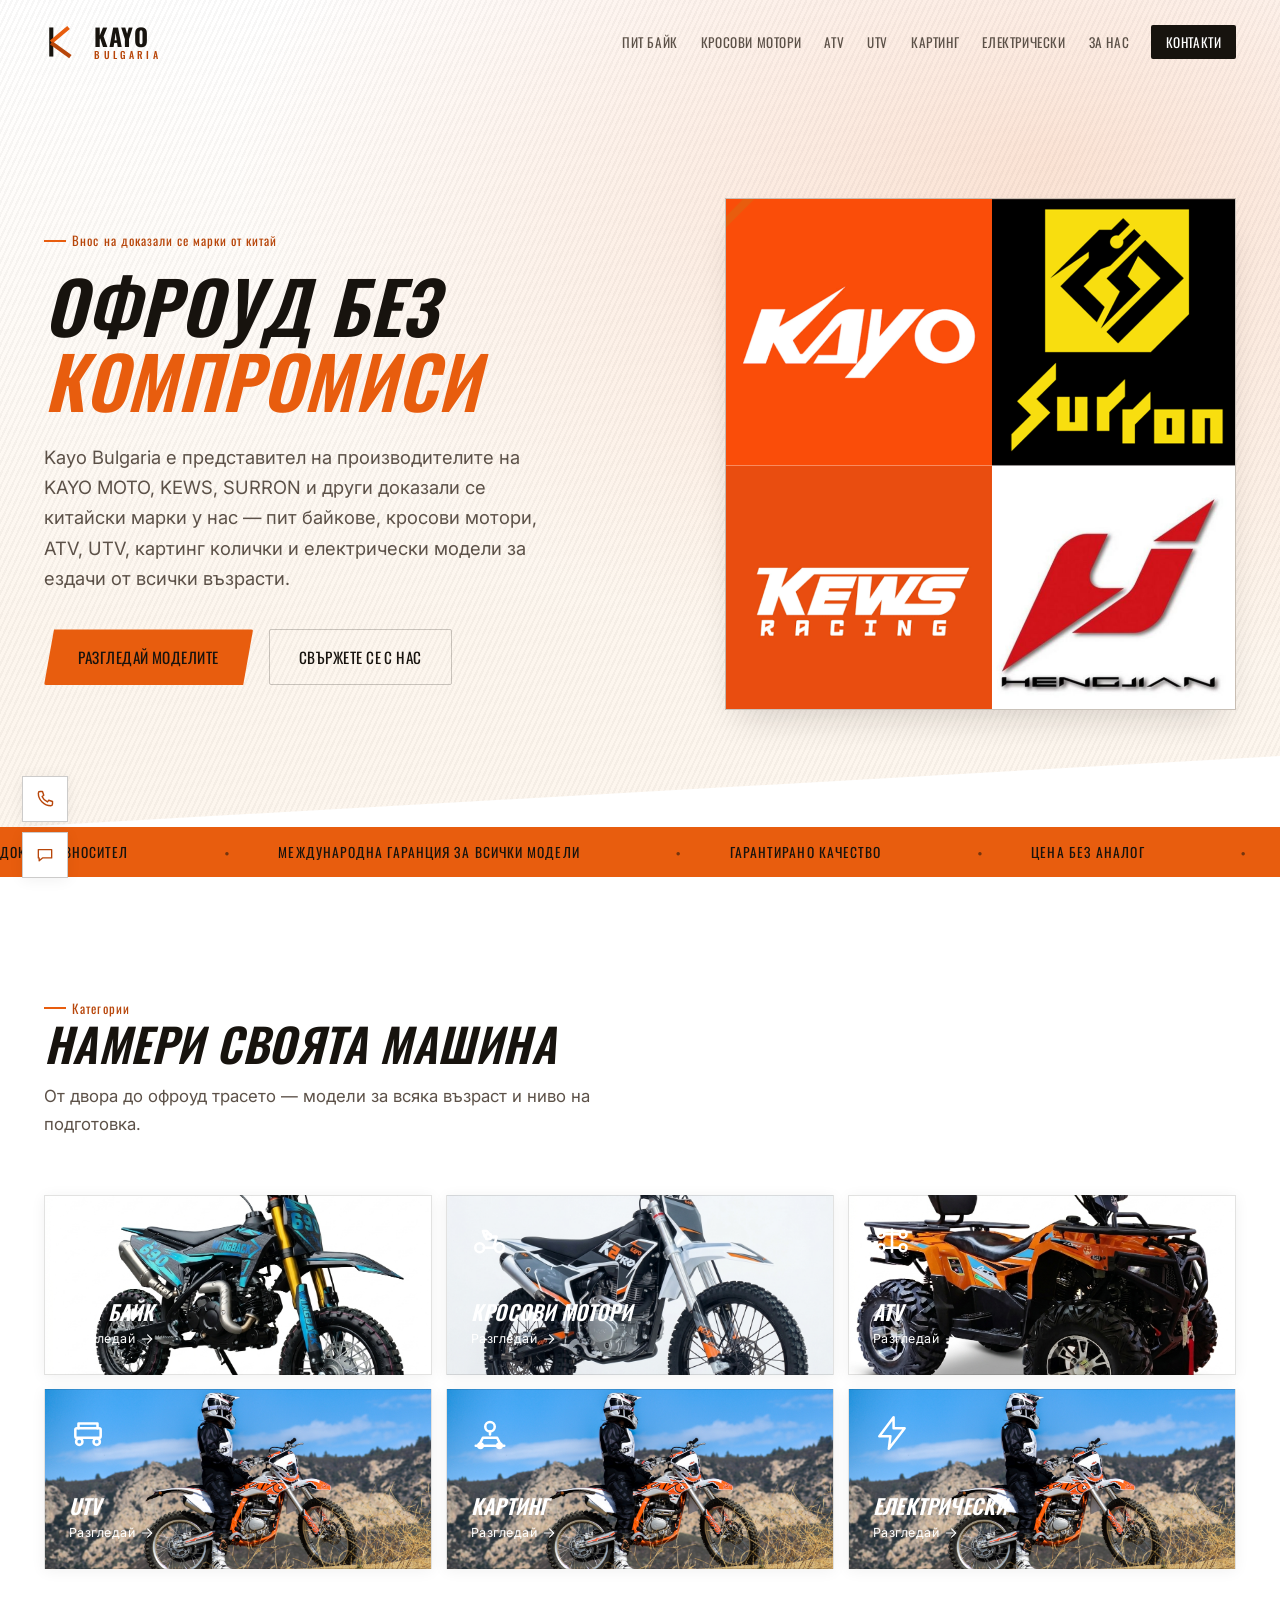
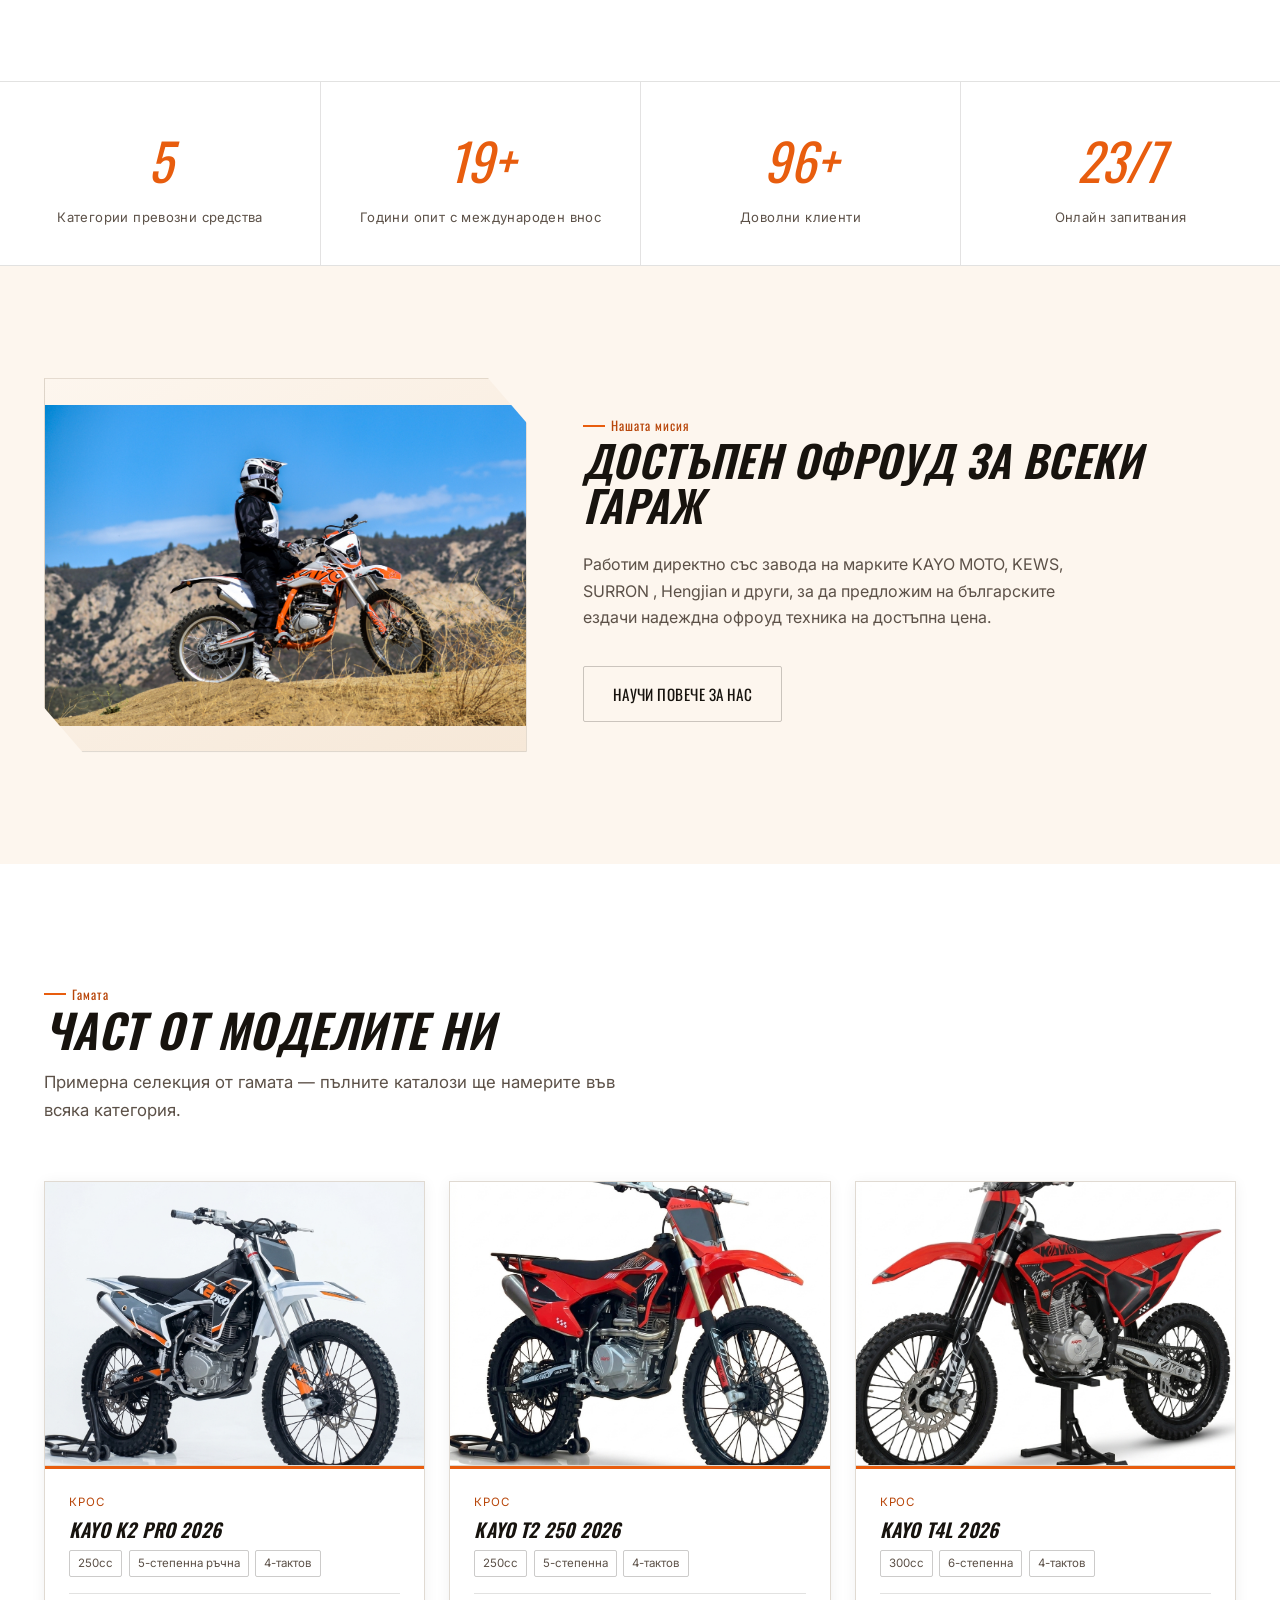
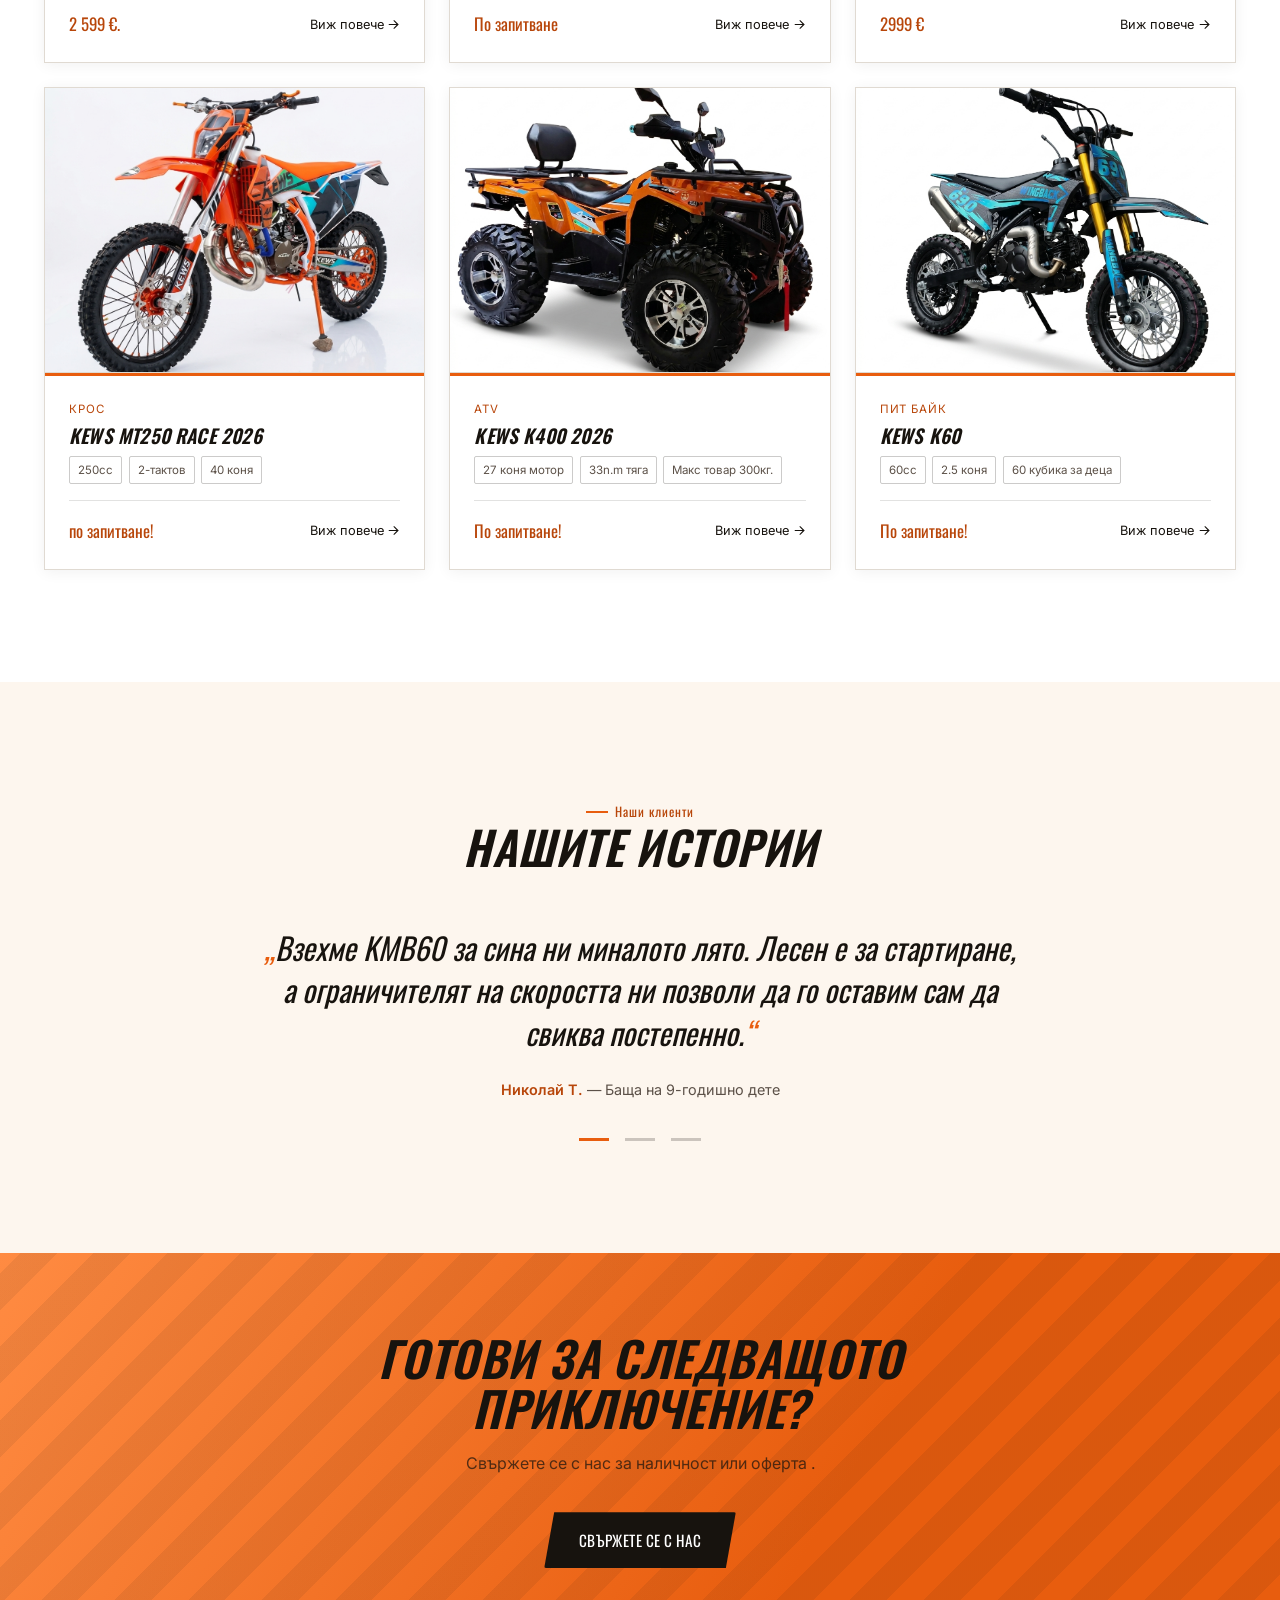
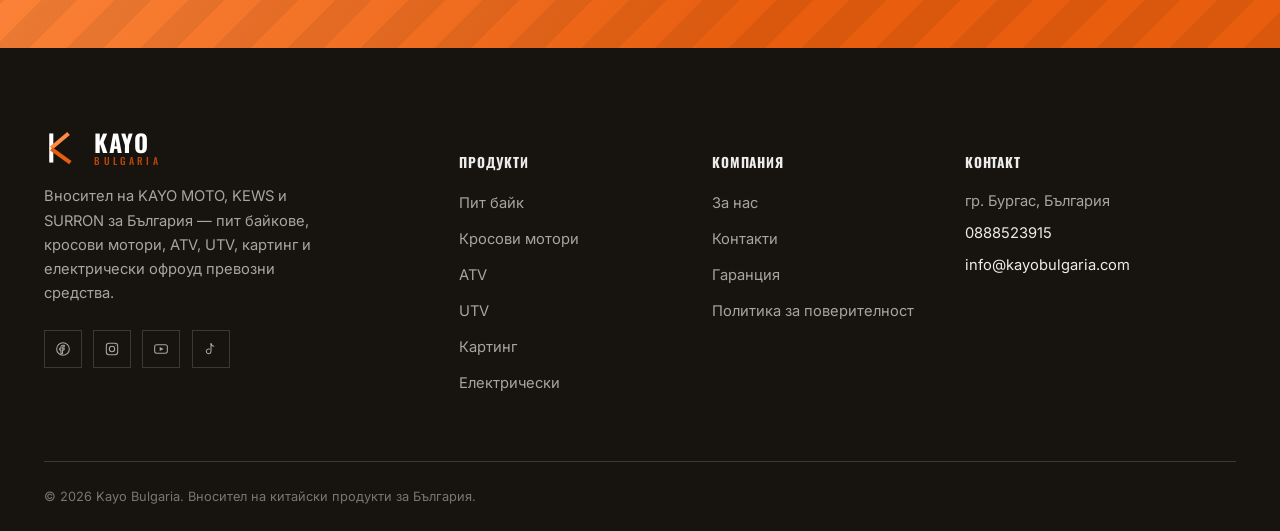
==== commit 75e8d378: "Update index.html" ====
--- a/index.html
+++ b/index.html
@@ -283,7 +283,7 @@
             <div class="model-specs"><span class="chip">60cc</span><span class="chip">2.5 коня</span><span class="chip">60 кубика за деца</span></div>
             <div class="model-foot">
               <span class="model-price">По запитване!</span>
-              <a href="pitbike.html" class="model-link" aria-label="Виж повече за KEWS K60 2026 Пит байк">Виж повече <svg viewBox="0 0 24 24" fill="none" stroke="currentColor" stroke-width="2" stroke-linecap="round" stroke-linejoin="round"><line x1="4" y1="12" x2="20" y2="12"/><polyline points="13 5 20 12 13 19"/></svg></a>
+              <a href="pit-bike.html" class="model-link" aria-label="Виж повече за KEWS K60 2026 Пит байк">Виж повече <svg viewBox="0 0 24 24" fill="none" stroke="currentColor" stroke-width="2" stroke-linecap="round" stroke-linejoin="round"><line x1="4" y1="12" x2="20" y2="12"/><polyline points="13 5 20 12 13 19"/></svg></a>
             </div>
           </div>
         </div>
@@ -413,4 +413,4 @@
   </div>
   <script src="js/main.js"></script>
 </body>
-</html>+</html>
--- a/css/style.css
+++ b/css/style.css
@@ -404,6 +404,21 @@
   height:100%;
   object-fit:contain;
 }
+@media (max-width: 560px){
+  .hero-inner{
+    grid-template-columns:1fr;
+    gap:var(--sp-3);
+  }
+  .hero-art{
+    width:min(360px, 84vw);
+    max-width:100%;
+    margin:0 auto;
+  }
+  .hero-art .ph-media img{
+    width:96%;
+    height:96%;
+  }
+}
 .hero-badge{
   position:absolute; top:20px; left:-38px;
   transform:rotate(-45deg);
@@ -454,48 +469,58 @@
 /* Category grid (home) */
 .cat-grid{
   display:grid;
-  grid-template-columns:repeat(3,1fr);
-  grid-template-rows:repeat(2,180px);
+  grid-template-columns:repeat(3, minmax(0, 1fr));
+  grid-template-rows:repeat(2, minmax(180px, auto));
   gap:14px;
+  align-items:stretch;
 }
 .cat-card{
   position:relative;
   border:1px solid var(--line);
-  background:var(--cream);
+  background-image:none;
+  background-size:cover;
+  background-position:center center;
+  background-repeat:no-repeat;
   padding:var(--sp-3);
+  min-height:180px;
+  height:180px;
+  width:100%;
+  aspect-ratio:1.6 / 1;
   display:flex;
   flex-direction:column;
   justify-content:flex-end;
   overflow:hidden;
   box-shadow:var(--shadow-sm);
-  transition:border-color .3s ease, transform .4s var(--ease), box-shadow .3s ease;
-}
-.cat-card::before{
+  transition:border-color .3s ease, transform .4s var(--ease), box-shadow .3s ease, background-image .3s ease;
+}
+.cat-card::before,
+.cat-card::after{
   content:'';
-  position:absolute; inset:0;
-  background:linear-gradient(160deg, transparent 40%, rgba(232,93,14,.16));
+  position:absolute;
+  inset:0;
+  background:transparent;
   opacity:0;
-  transition:opacity .4s ease;
+  pointer-events:none;
 }
 .cat-card:hover{ border-color:var(--clay); transform:translateY(-4px); box-shadow:var(--shadow-md); }
-.cat-card:hover::before{ opacity:1; }
 .cat-card .cat-icon{
+  position:relative; z-index:3;
   width:38px; height:38px;
-  color:var(--clay);
+  color:var(--white);
   margin-bottom:auto;
 }
 .cat-card h3{
-  position:relative; z-index:2;
+  position:relative; z-index:3;
   font-size:1.3rem;
   text-transform:uppercase;
   font-style:italic;
-  color:var(--ink);
+  color:var(--white);
 }
 .cat-card .cat-go{
-  position:relative; z-index:2;
+  position:relative; z-index:3;
   margin-top:.5em;
   font-size:.78rem;
-  color:var(--ink-dim);
+  color:var(--white);
   letter-spacing:.04em;
   display:flex; align-items:center; gap:.4em;
 }
@@ -503,12 +528,12 @@
 .cat-card:hover .cat-go svg{ transform:translateX(4px); }
 
 @media (max-width:900px){
-  .cat-grid{ grid-template-columns:repeat(2,1fr); grid-template-rows:none; }
-  .cat-card{ grid-column:span 1 !important; grid-row:span 1 !important; min-height:170px; }
+  .cat-grid{ grid-template-columns:repeat(2, minmax(0, 1fr)); grid-template-rows:repeat(3, minmax(180px, auto)); }
+  .cat-card{ grid-column:span 1 !important; grid-row:span 1 !important; min-height:180px; height:180px; }
 }
 @media (max-width:560px){
-  .cat-grid{ grid-template-columns:1fr; }
-  .cat-card{ min-height:150px; }
+  .cat-grid{ grid-template-columns:1fr; grid-template-rows:none; }
+  .cat-card{ min-height:180px; height:180px; }
 }
 
 /* Stats */
@@ -599,6 +624,16 @@
 .model-card .ph-media{
   height:auto;
   aspect-ratio:4/3;
+  background:var(--cream);
+  border-bottom:1px solid var(--line);
+  overflow:hidden;
+}
+.model-card .ph-media img{
+  width:100%;
+  height:100%;
+  display:block;
+  object-fit:cover;
+  object-position:center;
 }
 .model-card .model-body{
   padding:var(--sp-3);
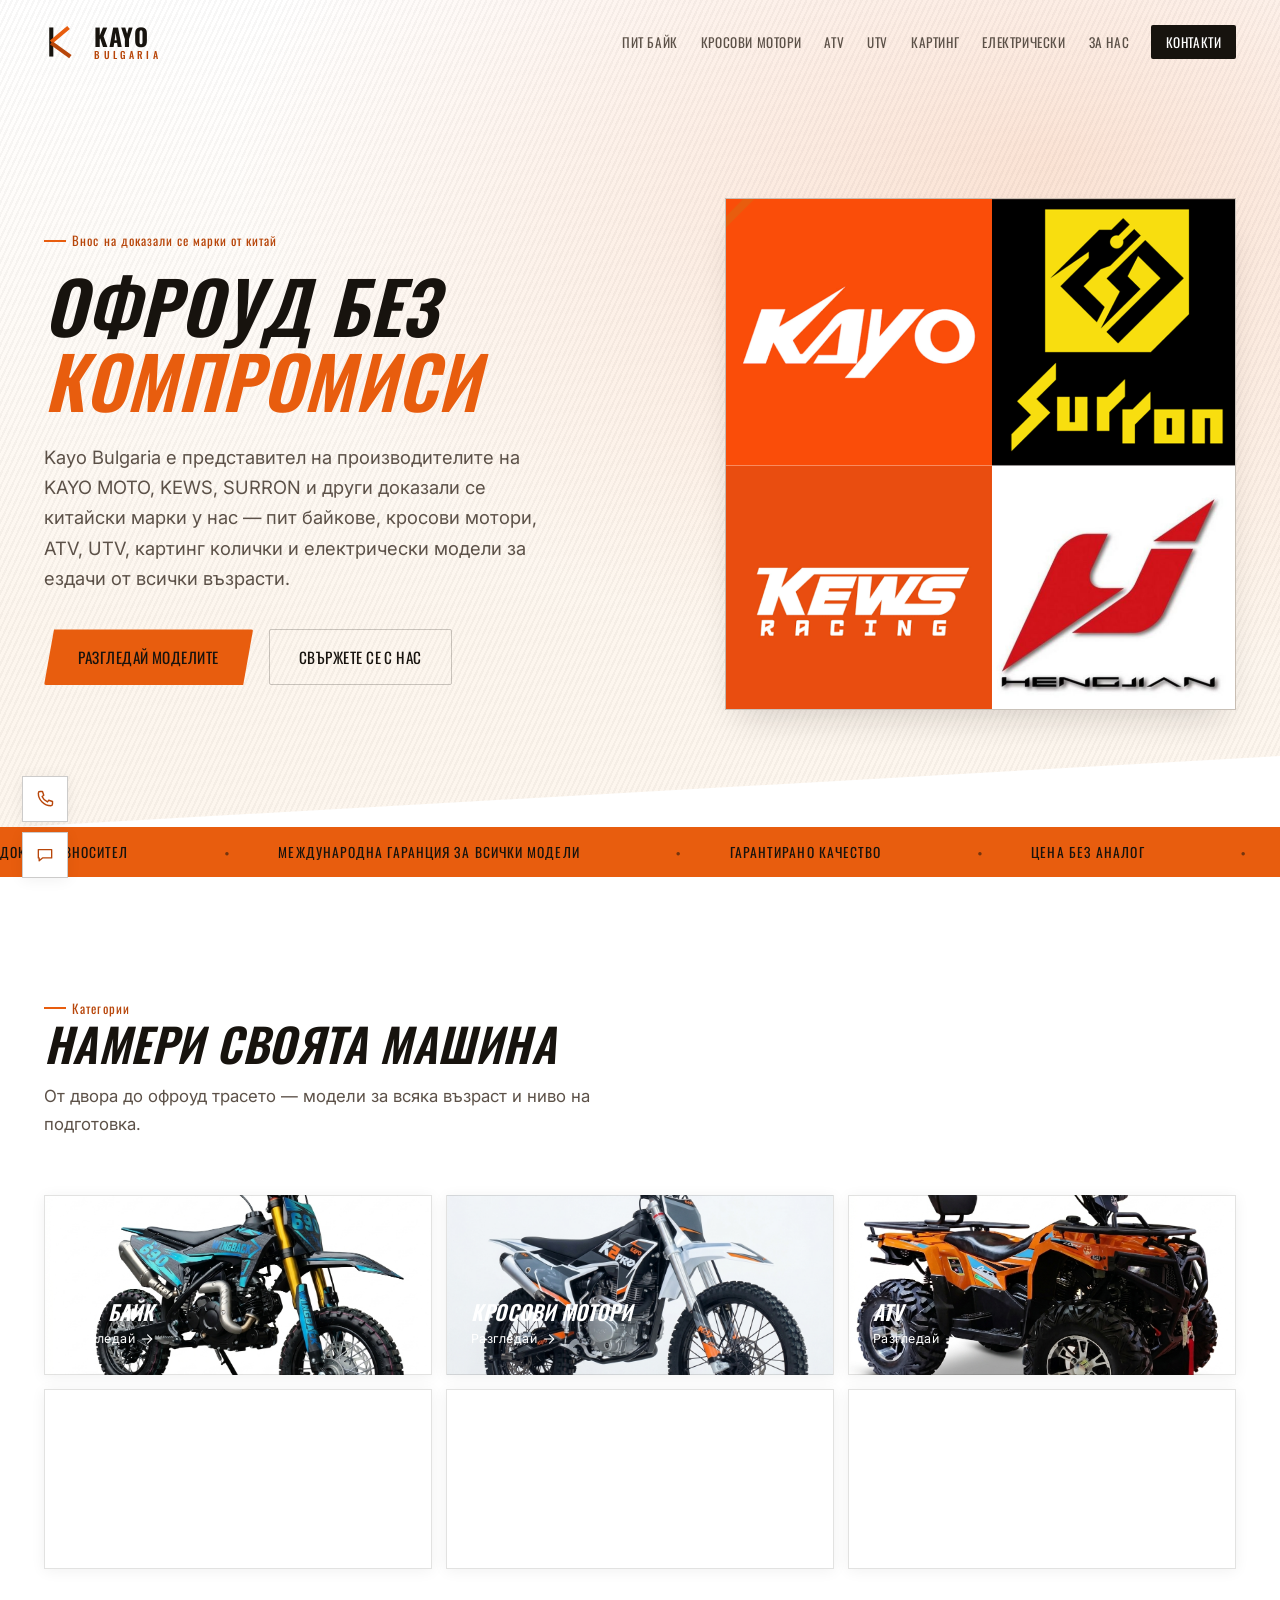
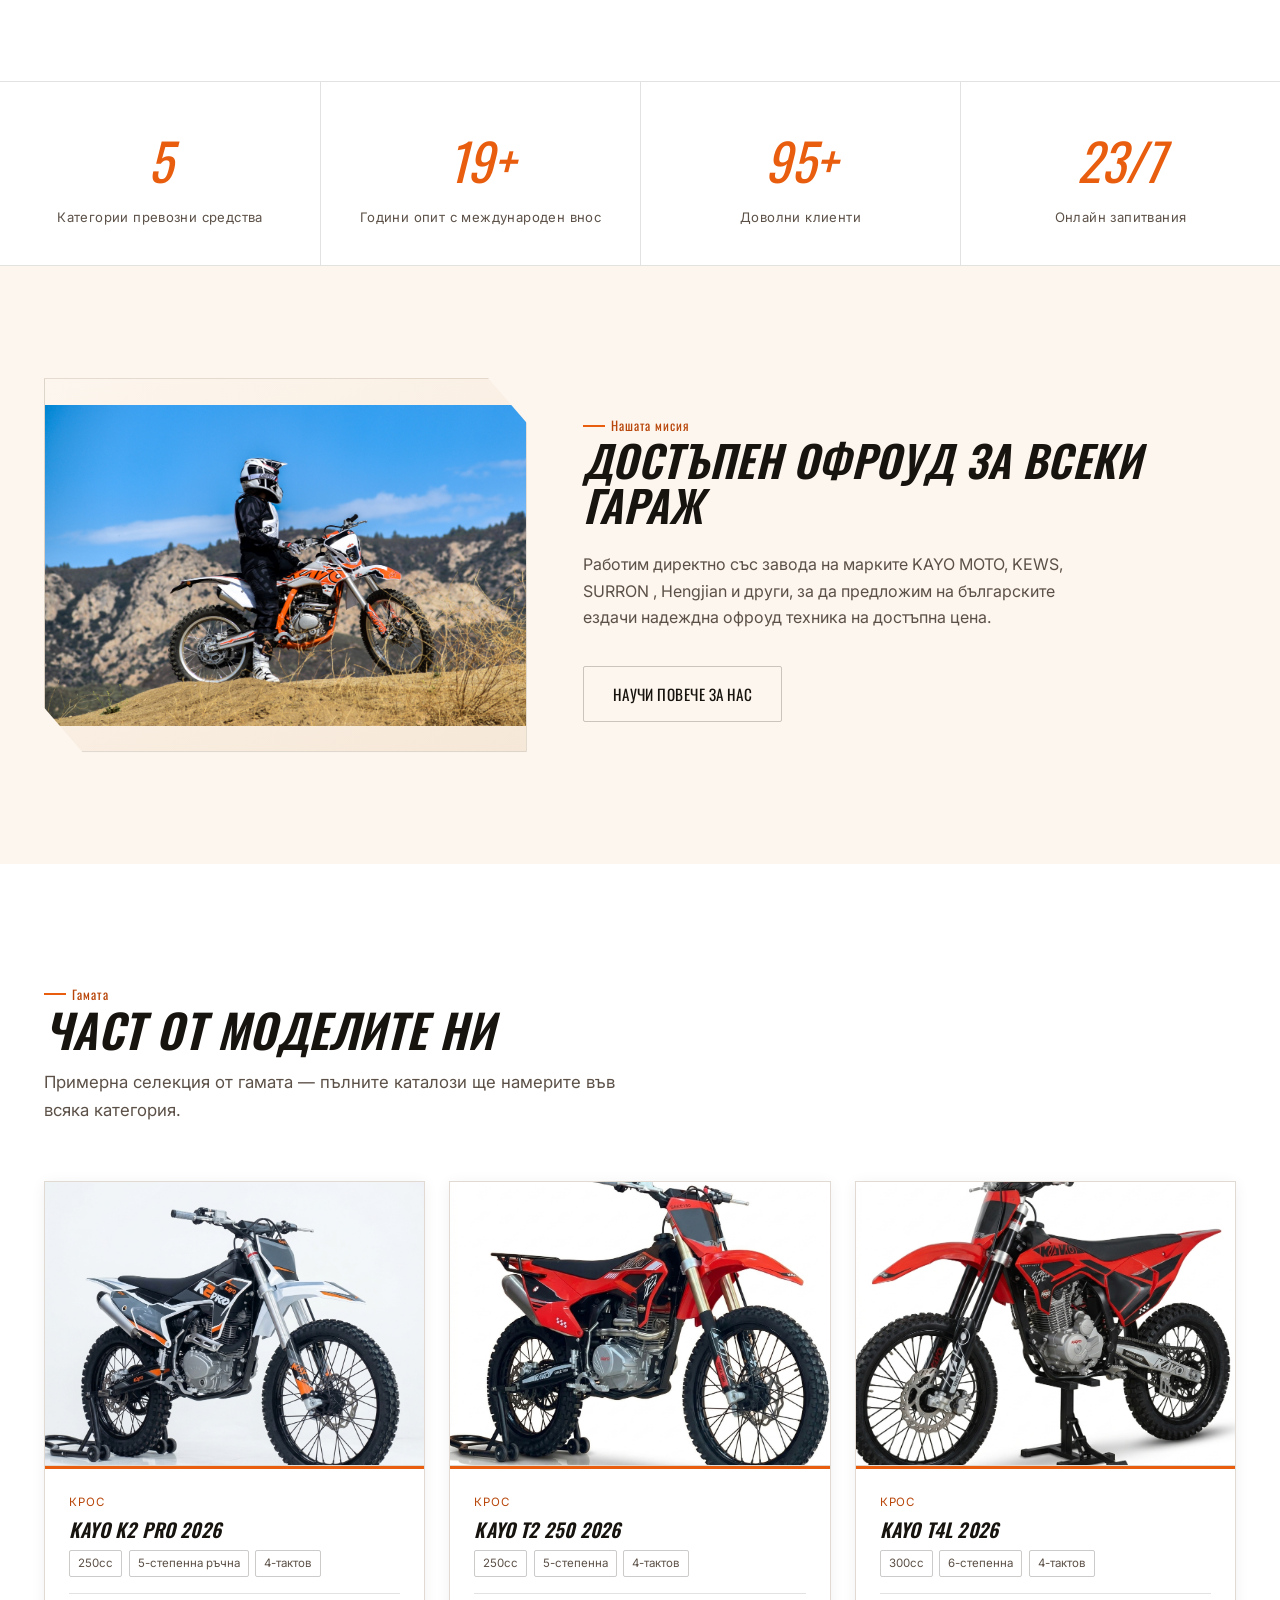
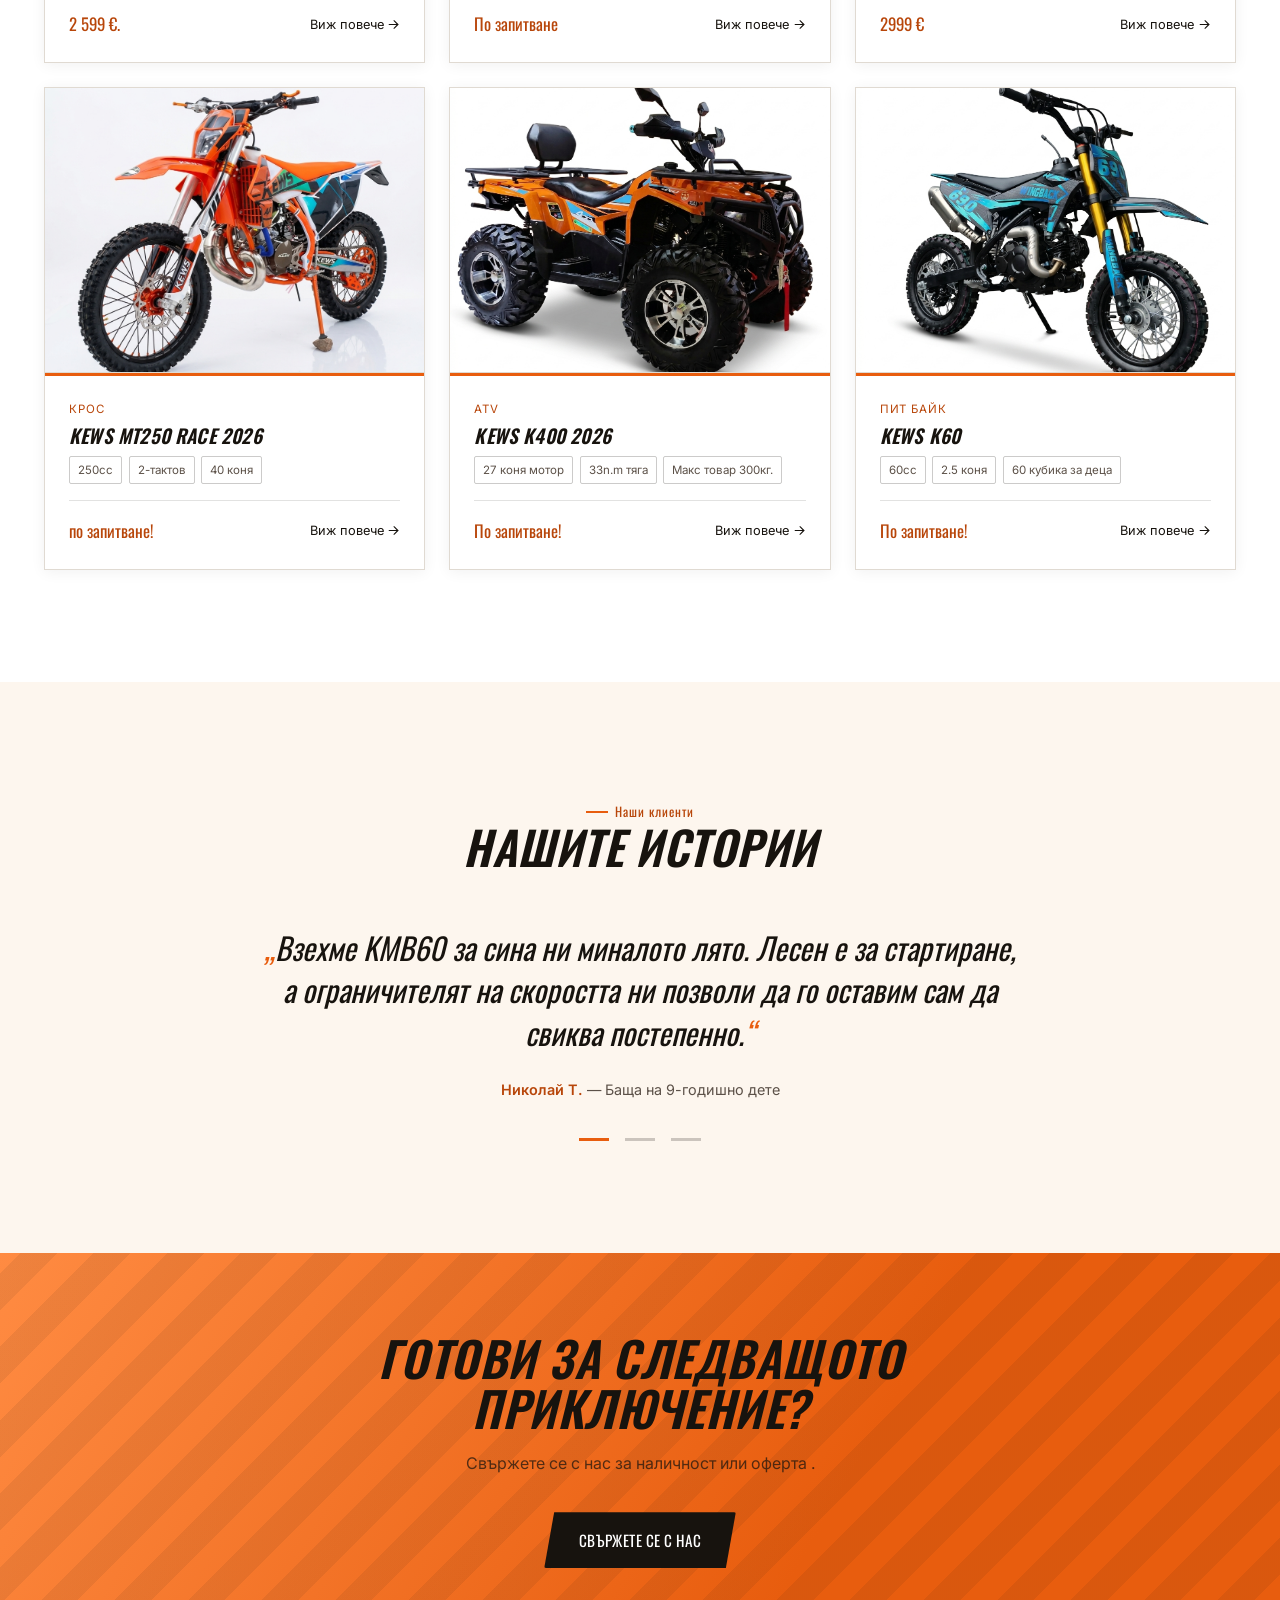
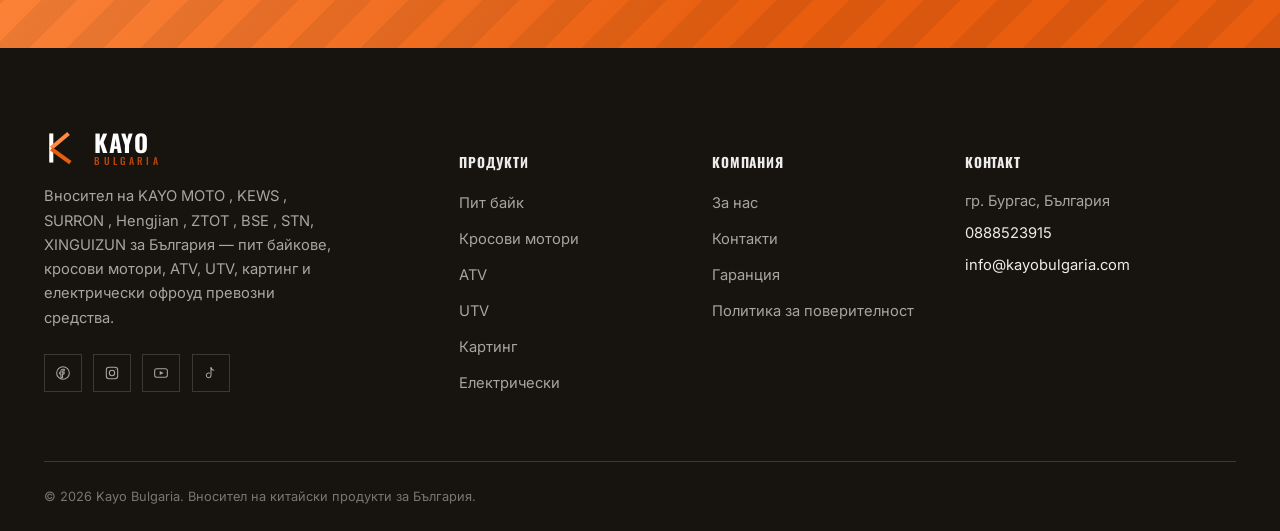
==== commit 2d1d6207: "Add files via upload" ====
--- a/index.html
+++ b/index.html
@@ -1,416 +1,410 @@
-<!DOCTYPE html>
-<html lang="bg">
-<head>
-<meta charset="UTF-8">
-<meta name="viewport" content="width=device-width, initial-scale=1.0">
-<title>KAYO България | Пит байкове, ATV, UTV, кросови мотори</title>
-<meta name="description" content="Официален внос на KAYO MOTO, SURRON и KEWS за България — пит байкове, кросови мотори, ATV, UTV, картинг и електрически возила. Гаранция и доставка в цялата страна.">
-<meta name="robots" content="index, follow, max-image-preview:large">
-<meta name="keywords" content="KAYO MOTO България, пит байк, кросов мотор, ATV, UTV, картинг, електрически офроуд, внос мотори България">
-<meta name="author" content="Kayo Bulgaria">
-<meta name="theme-color" content="#17140f">
-<!-- TODO: смени с реалния домейн на сайта, ако се различава от kayobulgaria.bg -->
-<link rel="canonical" href="https://kayobulgaria.bg/">
-
-<!-- Open Graph / Facebook -->
-<meta property="og:type" content="website">
-<meta property="og:site_name" content="Kayo Bulgaria">
-<meta property="og:locale" content="bg_BG">
-<meta property="og:url" content="https://kayobulgaria.bg/">
-<meta property="og:title" content="KAYO MOTO България | Пит байкове, ATV, UTV, кросови мотори">
-<meta property="og:description" content="Официален внос на KAYO MOTO, SURRON и KEWS за България — пит байкове, кросови мотори, ATV, UTV, картинг и електрически возила с гаранция и доставка в цялата страна.">
-<!-- TODO: качи реална снимка 1200x630px на модел/шоурум тук -->
-<meta property="og:image" content="https://kayobulgaria.bg/images/og-cover.jpg">
-<meta property="og:image:width" content="1200">
-<meta property="og:image:height" content="630">
-
-<!-- Twitter Card -->
-<meta name="twitter:card" content="summary_large_image">
-<meta name="twitter:title" content="KAYO MOTO България | Пит байкове, ATV, UTV, кросови мотори">
-<meta name="twitter:description" content="Официален внос на KAYO MOTO, SURRON и KEWS за България — пит байкове, кросови мотори, ATV, UTV, картинг и електрически возила.">
-<meta name="twitter:image" content="https://kayobulgaria.bg/images/og-cover.jpg">
-
-<link rel="icon" href="data:image/svg+xml,%3Csvg xmlns='http://www.w3.org/2000/svg' viewBox='0 0 100 100'%3E%3Crect width='100' height='100' fill='%2317140f'/%3E%3Ctext x='50' y='70' font-size='58' font-family='Arial' font-weight='700' fill='%23e85d2a' text-anchor='middle'%3EK%3C/text%3E%3C/svg%3E">
-<link rel="preconnect" href="https://fonts.googleapis.com">
-<link rel="preconnect" href="https://fonts.gstatic.com" crossorigin>
-<link rel="stylesheet" href="css/style.css">
-
-<!-- Structured data: помага на Google да разбере кой сте и каква е структурата на сайта -->
-<script type="application/ld+json">
-{
-  "@context": "https://schema.org",
-  "@graph": [
-    {
-      "@type": "MotorcycleDealer",
-      "@id": "https://kayobulgaria.bg/#organization",
-      "name": "Kayo Bulgaria",
-      "url": "https://kayobulgaria.bg/",
-      "logo": "https://kayobulgaria.bg/images/logo.png",
-      "image": "https://kayobulgaria.bg/images/og-cover.jpg",
-      "description": "Вносител на KAYO MOTO, KEWS и SURRON за България — пит байкове, кросови мотори, ATV, UTV, картинг и електрически офроуд превозни средства.",
-      "telephone": "+359888523915",
-      "email": "info@kayobulgaria.com",
-      "priceRange": "$$",
-      "currenciesAccepted": "BGN",
-      "address": {
-        "@type": "PostalAddress",
-        "addressLocality": "Бургас",
-        "addressCountry": "BG"
-      },
-      "areaServed": "BG",
-      "sameAs": [
-        "https://www.facebook.com/ЗАМЕНИ_С_РЕАЛЕН_ЛИНК",
-        "https://www.instagram.com/ЗАМЕНИ_С_РЕАЛЕН_ЛИНК",
-        "https://www.youtube.com/ЗАМЕНИ_С_РЕАЛЕН_ЛИНК",
-        "https://www.tiktok.com/ЗАМЕНИ_С_РЕАЛЕН_ЛИНК"
-      ]
-    },
-    {
-      "@type": "WebSite",
-      "@id": "https://kayobulgaria.bg/#website",
-      "url": "https://kayobulgaria.bg/",
-      "name": "Kayo Bulgaria",
-      "inLanguage": "bg-BG",
-      "publisher": { "@id": "https://kayobulgaria.bg/#organization" }
-    },
-    {
-      "@type": "ItemList",
-      "name": "Категории превозни средства",
-      "itemListElement": [
-        {"@type": "ListItem", "position": 1, "name": "Пит байк", "url": "https://kayobulgaria.bg/pit-bike.html"},
-        {"@type": "ListItem", "position": 2, "name": "Кросови мотори", "url": "https://kayobulgaria.bg/cross.html"},
-        {"@type": "ListItem", "position": 3, "name": "ATV", "url": "https://kayobulgaria.bg/atv.html"},
-        {"@type": "ListItem", "position": 4, "name": "UTV", "url": "https://kayobulgaria.bg/utv.html"},
-        {"@type": "ListItem", "position": 5, "name": "Картинг", "url": "https://kayobulgaria.bg/karting.html"},
-        {"@type": "ListItem", "position": 6, "name": "Електрически", "url": "https://kayobulgaria.bg/electric.html"}
-      ]
-    }
-  ]
-}
-</script>
-</head>
-<body data-page="home">
-  <header class="site-header" id="siteHeader">
-    <div class="header-inner">
-      <a href="index.html" class="logo" aria-label="Kayo Bulgaria — начало">
-        <svg class="logo-mark" viewBox="0 0 44 44" xmlns="http://www.w3.org/2000/svg">
-        <path class="bar-1" d="M8 6 L8 38"/>
-        <path class="bar-2" d="M8 22 L27 6"/>
-        <path class="bar-3" d="M8 23 L29 38"/>
-      </svg>
-        <span class="logo-text">KAYO<span class="logo-sub">BULGARIA</span></span>
-      </a>
-      <nav class="main-nav" id="mainNav">
-        <ul>
-        <li><a href="pit-bike.html" data-page="pit-bike">Пит байк</a></li>
-        <li><a href="cross.html" data-page="cross">Кросови мотори</a></li>
-        <li><a href="atv.html" data-page="atv">ATV</a></li>
-        <li><a href="utv.html" data-page="utv">UTV</a></li>
-        <li><a href="karting.html" data-page="karting">Картинг</a></li>
-        <li><a href="electric.html" data-page="electric">Електрически</a></li>
-        <li><a href="about.html" data-page="about">За нас</a></li>
-        <li><a href="contact.html" data-page="contact" class="nav-cta">Контакти</a></li>
-        </ul>
-      </nav>
-      <button class="nav-toggle" id="navToggle" aria-label="Отвори меню" aria-expanded="false">
-        <span></span><span></span><span></span>
-      </button>
-    </div>
-  </header>
-  <div class="nav-scrim" id="navScrim"></div>
-  <main>
-  <section class="hero">
-    <div class="hero-grain"></div>
-    <div class="hero-inner">
-      <div class="hero-copy">
-        <div class="eyebrow-tag">Внос на доказали се марки от китай</div>
-        <h1><span>Офроуд без</span><span>компромиси</span></h1>
-        <p class="lede">Kayo Bulgaria е представител на производителите на KAYO MOTO, KEWS, SURRON и други доказали се китайски марки у нас — пит байкове, кросови мотори, ATV, UTV, картинг колички и електрически модели за ездачи от всички възрасти.</p>
-        <div class="hero-actions">
-          <a href="#categories" class="btn btn-primary">Разгледай моделите</a>
-          <a href="contact.html" class="btn btn-ghost">Свържете се с нас</a>
-        </div>
-      </div>
-      <div class="hero-art">
-        <span class="hero-badge"></span>
-        <div class="ph-media"><img src="images/logo1.png" alt="Kayo Bulgaria Logo"></div>
-      </div>
-    </div>
-  </section>
-
-    <div class="marquee-strip">
-    <div class="marquee-track"><span>ДОКАЗАН ВНОСИТЕЛ</span><span>МЕЖДУНАРОДНА ГАРАНЦИЯ ЗА ВСИЧКИ МОДЕЛИ</span><span>ГАРАНТИРАНО КАЧЕСТВО</span><span>ЦЕНА БЕЗ АНАЛОГ</span><span>ДОСТАВКА В ЦЯЛА БЪЛГАРИЯ</span><span>ДОКАЗАН ВНОСИТЕЛ</span><span>МЕЖДУНАРОДНА ГАРАНЦИЯ ЗА ВСИЧКИ МОДЕЛИ</span><span>ГАРАНТИРАНО КАЧЕСТВО</span><span>ЦЕНА БЕЗ АНАЛОГ</span><span>ДОСТАВКА В ЦЯЛА БЪЛГАРИЯ</span></div>
-  </div>
-
-  <section class="section" id="categories">
-    <div class="container">
-      <div class="section-head reveal">
-        <div class="eyebrow-tag">Категории</div>
-        <h2>Намери своята машина</h2>
-        <p>От двора до офроуд трасето — модели за всяка възраст и ниво на подготовка.</p>
-      </div>
-      <div class="cat-grid">
-        <a href="pit-bike.html" class="cat-card" style="background-image: url('images/kewsk60.jpg');" aria-label="Разгледай пит байкове KAYO">
-          <div class="cat-icon"><svg viewBox="0 0 24 24" fill="none" stroke="currentColor" stroke-width="1.6" stroke-linecap="round" stroke-linejoin="round"><circle cx="5.5" cy="17" r="3"/><circle cx="18" cy="17" r="3"/><path d="M8.3 17h6l2-6h-3l-2.5-3.5H8l1 3"/><path d="M12.5 11 15 8"/></svg></div>
-          <h3>Пит байк</h3>
-          <span class="cat-go">Разгледай <svg viewBox="0 0 24 24" fill="none" stroke="currentColor" stroke-width="2" stroke-linecap="round" stroke-linejoin="round"><line x1="4" y1="12" x2="20" y2="12"/><polyline points="13 5 20 12 13 19"/></svg></span>
-        </a>
-        <a href="cross.html" class="cat-card" style="background-image: url('images/kayok2.jpg');" aria-label="Разгледай кросови мотори KAYO">
-          <div class="cat-icon"><svg viewBox="0 0 24 24" fill="none" stroke="currentColor" stroke-width="1.6" stroke-linecap="round" stroke-linejoin="round"><circle cx="5.5" cy="17.5" r="2.8"/><circle cx="18" cy="17.5" r="2.8"/><path d="M8 17.5h6.2l2-7h-3.2L10 7H7.5l1.2 3.4"/><rect x="9.5" y="9" width="3" height="3" rx="0.4"/></svg></div>
-          <h3>Кросови мотори</h3>
-          <span class="cat-go">Разгледай <svg viewBox="0 0 24 24" fill="none" stroke="currentColor" stroke-width="2" stroke-linecap="round" stroke-linejoin="round"><line x1="4" y1="12" x2="20" y2="12"/><polyline points="13 5 20 12 13 19"/></svg></span>
-        </a>
-        <a href="atv.html" class="cat-card" style="background-image: url('images/kewsk400.jpg');" aria-label="Разгледай ATV квадроциклети KAYO">
-          <div class="cat-icon"><svg viewBox="0 0 24 24" fill="none" stroke="currentColor" stroke-width="1.6" stroke-linecap="round" stroke-linejoin="round"><circle cx="5" cy="9" r="2.2"/><circle cx="19" cy="9" r="2.2"/><circle cx="5" cy="17.5" r="2.2"/><circle cx="19" cy="17.5" r="2.2"/><path d="M7 9h10M7 17.5h10M12 6v14"/></svg></div>
-          <h3>ATV</h3>
-          <span class="cat-go">Разгледай <svg viewBox="0 0 24 24" fill="none" stroke="currentColor" stroke-width="2" stroke-linecap="round" stroke-linejoin="round"><line x1="4" y1="12" x2="20" y2="12"/><polyline points="13 5 20 12 13 19"/></svg></span>
-        </a>
-        <a href="utv.html" class="cat-card" style="background-image: url('images/kayoor.jpg');" aria-label="Разгледай UTV бъгита KAYO">
-          <div class="cat-icon"><svg viewBox="0 0 24 24" fill="none" stroke="currentColor" stroke-width="1.6" stroke-linecap="round" stroke-linejoin="round"><rect x="4" y="9" width="16" height="6" rx="1"/><path d="M6 9V6h12v3"/><circle cx="6.5" cy="17.5" r="2"/><circle cx="17.5" cy="17.5" r="2"/></svg></div>
-          <h3>UTV</h3>
-          <span class="cat-go">Разгледай <svg viewBox="0 0 24 24" fill="none" stroke="currentColor" stroke-width="2" stroke-linecap="round" stroke-linejoin="round"><line x1="4" y1="12" x2="20" y2="12"/><polyline points="13 5 20 12 13 19"/></svg></span>
-        </a>
-        <a href="karting.html" class="cat-card" style="background-image: url('images/kayoor.jpg');" aria-label="Разгледай картинг колички KAYO">
-          <div class="cat-icon"><svg viewBox="0 0 24 24" fill="none" stroke="currentColor" stroke-width="1.6" stroke-linecap="round" stroke-linejoin="round"><circle cx="12" cy="8" r="3"/><path d="M12 11v2M5 20l2.5-5h9L19 20M3 20h18"/><circle cx="6" cy="20" r="1.4"/><circle cx="18" cy="20" r="1.4"/></svg></div>
-          <h3>Картинг</h3>
-          <span class="cat-go">Разгледай <svg viewBox="0 0 24 24" fill="none" stroke="currentColor" stroke-width="2" stroke-linecap="round" stroke-linejoin="round"><line x1="4" y1="12" x2="20" y2="12"/><polyline points="13 5 20 12 13 19"/></svg></span>
-        </a>
-        <a href="electric.html" class="cat-card" style="background-image: url('images/kayoor.jpg');" aria-label="Разгледай електрически офроуд превозни средства KAYO">
-          <div class="cat-icon"><svg viewBox="0 0 24 24" fill="none" stroke="currentColor" stroke-width="1.6" stroke-linecap="round" stroke-linejoin="round"><polygon points="13 2 4 14 11 14 10 22 20 9 13 9"/></svg></div>
-          <h3>Електрически</h3>
-          <span class="cat-go">Разгледай <svg viewBox="0 0 24 24" fill="none" stroke="currentColor" stroke-width="2" stroke-linecap="round" stroke-linejoin="round"><line x1="4" y1="12" x2="20" y2="12"/><polyline points="13 5 20 12 13 19"/></svg></span>
-        </a>
-      </div>
-    </div>
-  </section>
-
-  <div class="stats-row">
-    <div class="stat"><div class="num" data-count="6">0</div><div class="label">Категории превозни средства</div></div>
-    <div class="stat"><div class="num" data-count="20" data-suffix="+">0</div><div class="label">Години опит с международен внос</div></div>
-    <div class="stat"><div class="num" data-count="100" data-suffix="+">0</div><div class="label">Доволни клиенти</div></div>
-    <div class="stat"><div class="num" data-count="24" data-suffix="/7">0</div><div class="label">Онлайн запитвания</div></div>
-  </div>
-
-  <section class="section bg-surface">
-    <div class="container">
-      <div class="split">
-        <div class="split-media"><img src="images/kayoor.jpg" alt="offroad"></div>
-        <div class="split-copy reveal">
-          <div class="eyebrow-tag">Нашата мисия</div>
-          <h2>Достъпен офроуд за всеки гараж</h2>
-          <p>Работим директно със завода на марките KAYO MOTO, KEWS, SURRON , Hengjian и други, за да предложим на българските ездачи надеждна офроуд техника на достъпна цена. </p>
-          <a href="about.html" class="btn btn-ghost">Научи повече за нас</a>
-        </div>
-      </div>
-    </div>
-  </section>
-
-  <section class="section">
-    <div class="container">
-      <div class="section-head reveal">
-        <div class="eyebrow-tag">Гамата</div>
-        <h2>Част от моделите ни</h2>
-        <p>Примерна селекция от гамата — пълните каталози ще намерите във всяка категория.</p>
-      </div>
-    </div>
-    <div class="container">
-      <div class="rail">
-        <div class="model-card">
-          <div class="ph-media"><img src="images/kayok2.jpg" alt="KAYO K2 PRO 2026"></div>
-          <div class="model-body">
-            <div class="model-cat">Крос</div>
-            <h4>KAYO K2 PRO 2026</h4>
-            <div class="model-specs"><span class="chip">250cc</span><span class="chip">5-степенна ръчна</span><span class="chip">4-тактов</span></div>
-            <div class="model-foot">
-              <span class="model-price">2 599 €.</span>
-              <a href="cross.html" class="model-link" aria-label="Виж повече за KAYO TT140 пит байк">Виж повече <svg viewBox="0 0 24 24" fill="none" stroke="currentColor" stroke-width="2" stroke-linecap="round" stroke-linejoin="round"><line x1="4" y1="12" x2="20" y2="12"/><polyline points="13 5 20 12 13 19"/></svg></a>
-            </div>
-          </div>
-        </div>
-        <div class="model-card">
-          <div class="ph-media"><img src="images/kayot2.jpg" alt="KAYO T2 250"></div>
-          <div class="model-body">
-            <div class="model-cat">Крос</div>
-            <h4>KAYO T2 250 2026</h4>
-            <div class="model-specs"><span class="chip">250cc</span><span class="chip">5-степенна</span><span class="chip">4-тактов</span></div>
-            <div class="model-foot">
-              <span class="model-price">По запитване</span>
-              <a href="cross.html" class="model-link" aria-label="Виж повече за KAYO K4 250 кросов мотор">Виж повече <svg viewBox="0 0 24 24" fill="none" stroke="currentColor" stroke-width="2" stroke-linecap="round" stroke-linejoin="round"><line x1="4" y1="12" x2="20" y2="12"/><polyline points="13 5 20 12 13 19"/></svg></a>
-            </div>
-          </div>
-        </div>
-        <div class="model-card">
-          <div class="ph-media"><img src="images/kayot4l.jpg" alt="KAYO T4L 2026"></div>
-          <div class="model-body">
-            <div class="model-cat">Крос</div>
-            <h4>KAYO T4L 2026</h4>
-            <div class="model-specs"><span class="chip">300cc</span><span class="chip">6-степенна</span><span class="chip">4-тактов</span></div>
-            <div class="model-foot">
-              <span class="model-price">2999 €</span>
-              <a href="cross.html" class="model-link" aria-label="Виж повече за KAYO T4L кросов мотор">Виж повече <svg viewBox="0 0 24 24" fill="none" stroke="currentColor" stroke-width="2" stroke-linecap="round" stroke-linejoin="round"><line x1="4" y1="12" x2="20" y2="12"/><polyline points="13 5 20 12 13 19"/></svg></a>
-            </div>
-          </div>
-        </div>
-        <div class="model-card">
-          <div class="ph-media"><img src="images/kewsmt250.jpg" alt="KEWS MT250 RACE 2026"></div>
-          <div class="model-body">
-            <div class="model-cat">Крос</div>
-            <h4>KEWS MT250 RACE 2026</h4>
-            <div class="model-specs"><span class="chip">250cc</span><span class="chip">2-тактов</span><span class="chip">40 коня</span></div>
-            <div class="model-foot">
-              <span class="model-price">по запитване!</span>
-              <a href="cross.html" class="model-link" aria-label="Виж повече за MT250 RACE 2026">Виж повече <svg viewBox="0 0 24 24" fill="none" stroke="currentColor" stroke-width="2" stroke-linecap="round" stroke-linejoin="round"><line x1="4" y1="12" x2="20" y2="12"/><polyline points="13 5 20 12 13 19"/></svg></a>
-            </div>
-          </div>
-        </div>
-        <div class="model-card">
-          <div class="ph-media"><img src="images/kewsk400.jpg" alt="KEWS K400 2026"></div>
-          <div class="model-body">
-            <div class="model-cat">ATV</div>
-            <h4>KEWS K400 2026</h4>
-            <div class="model-specs"><span class="chip">27 коня мотор</span><span class="chip">33n.m тяга</span><span class="chip">Макс товар 300кг.</span></div>
-            <div class="model-foot">
-              <span class="model-price">По запитване!</span>
-              <a href="atv.html" class="model-link" aria-label="Виж повече за KEWS K400 2026 ATV">Виж повече <svg viewBox="0 0 24 24" fill="none" stroke="currentColor" stroke-width="2" stroke-linecap="round" stroke-linejoin="round"><line x1="4" y1="12" x2="20" y2="12"/><polyline points="13 5 20 12 13 19"/></svg></a>
-            </div>
-          </div>
-        </div>
-        <div class="model-card">
-          <div class="ph-media"><img src="images/kewsk60.jpg" alt="KEWS K60 2026"></div>
-          <div class="model-body">
-            <div class="model-cat">Пит байк</div>
-            <h4>KEWS K60</h4>
-            <div class="model-specs"><span class="chip">60cc</span><span class="chip">2.5 коня</span><span class="chip">60 кубика за деца</span></div>
-            <div class="model-foot">
-              <span class="model-price">По запитване!</span>
-              <a href="pit-bike.html" class="model-link" aria-label="Виж повече за KEWS K60 2026 Пит байк">Виж повече <svg viewBox="0 0 24 24" fill="none" stroke="currentColor" stroke-width="2" stroke-linecap="round" stroke-linejoin="round"><line x1="4" y1="12" x2="20" y2="12"/><polyline points="13 5 20 12 13 19"/></svg></a>
-            </div>
-          </div>
-        </div>
-      </div>
-    </div>
-    <script type="application/ld+json">
-    {
-      "@context": "https://schema.org",
-      "@graph": [
-        {
-          "@type": "Product", "name": "KAYO TT140", "category": "Пит байк", "brand": {"@type": "Brand", "name": "KAYO MOTO"},
-          "offers": {"@type": "Offer", "priceCurrency": "BGN", "price": "2799", "availability": "https://schema.org/InStock", "url": "https://kayobulgaria.bg/pit-bike.html"}
-        },
-        {
-          "@type": "Product", "name": "KAYO K4 250", "category": "Кросов мотор", "brand": {"@type": "Brand", "name": "KAYO MOTO"},
-          "url": "https://kayobulgaria.bg/cross.html"
-        },
-        {
-          "@type": "Product", "name": "KAYO A180", "category": "ATV", "brand": {"@type": "Brand", "name": "KAYO MOTO"},
-          "offers": {"@type": "Offer", "priceCurrency": "BGN", "price": "3199", "availability": "https://schema.org/InStock", "url": "https://kayobulgaria.bg/atv.html"}
-        },
-        {
-          "@type": "Product", "name": "KAYO S200", "category": "UTV", "brand": {"@type": "Brand", "name": "KAYO MOTO"},
-          "offers": {"@type": "Offer", "priceCurrency": "BGN", "price": "6499", "availability": "https://schema.org/InStock", "url": "https://kayobulgaria.bg/utv.html"}
-        },
-        {
-          "@type": "Product", "name": "KAYO eC2i", "category": "Електрически офроуд", "brand": {"@type": "Brand", "name": "KAYO MOTO"},
-          "url": "https://kayobulgaria.bg/electric.html"
-        },
-        {
-          "@type": "Product", "name": "KAYO KART SPORT 200", "category": "Картинг", "brand": {"@type": "Brand", "name": "KAYO MOTO"},
-          "url": "https://kayobulgaria.bg/karting.html"
-        }
-      ]
-    }
-    </script>
-  </section>
-
-  <section class="section bg-surface">
-    <div class="container">
-      <div class="section-head center reveal">
-        <div class="eyebrow-tag">Наши клиенти</div>
-        <h2>Нашите истории</h2>
-      </div>
-      <div class="testi-wrap">
-        <div class="testi-slide is-active">
-          <p class="testi-quote">Взехме KMB60 за сина ни миналото лято. Лесен е за стартиране, а ограничителят на скоростта ни позволи да го оставим сам да свиква постепенно.</p>
-          <p class="testi-meta"><b>Николай Т.</b> — Баща на 9-годишно дете</p>
-        </div><div class="testi-slide">
-          <p class="testi-quote">K4 250 се справя чудесно на разбита пътека. При покупката в Kayo България ни обясниха подробно какво да следим при поддръжката.</p>
-          <p class="testi-meta"><b>Ивайло Г.</b> — Ентусиаст, кросови мотори</p>
-        </div><div class="testi-slide">
-          <p class="testi-quote">UTV-то ни помага да пренасяме фураж и инструменти по стръмния терен около стопанството — по-икономично решение от по-скъпите марки, които разглеждахме.</p>
-          <p class="testi-meta"><b>Радостина П.</b> — Собственик на малко стопанство</p>
-        </div>
-        <div class="testi-nav"><button class="testi-dot is-active" aria-label="Мнение 1"></button><button class="testi-dot" aria-label="Мнение 2"></button><button class="testi-dot" aria-label="Мнение 3"></button></div>
-      </div>
-    </div>
-  </section>
-
-    <section class="cta-banner">
-    <div class="cta-banner-inner">
-      <h2>Готови за следващото приключение?</h2>
-      <p>Свържете се с нас за наличност или оферта .</p>
-      <a href="contact.html" class="btn btn-primary">Свържете се с нас</a>
-    </div>
-  </section>
-  </main>
-  <footer class="site-footer">
-    <div class="container">
-      <div class="footer-grid">
-        <div class="footer-brand">
-          <a href="index.html" class="logo" aria-label="Kayo Bulgaria — начало">
-            <svg class="logo-mark" viewBox="0 0 44 44" xmlns="http://www.w3.org/2000/svg">
-        <path class="bar-1" d="M8 6 L8 38"/>
-        <path class="bar-2" d="M8 22 L27 6"/>
-        <path class="bar-3" d="M8 23 L29 38"/>
-      </svg>
-            <span class="logo-text">KAYO<span class="logo-sub">BULGARIA</span></span>
-          </a>
-          <p>Вносител на KAYO MOTO, KEWS и SURRON за България — пит байкове, кросови мотори, ATV, UTV, картинг и електрически офроуд превозни средства.</p>
-          <div class="footer-social">
-            <a href="#" aria-label="Facebook"><svg viewBox="0 0 24 24" fill="none" stroke="currentColor" stroke-width="1.6" stroke-linecap="round" stroke-linejoin="round"><circle cx="12" cy="12" r="9.5"/><path d="M14 8.5h-1.5c-.8 0-1.2.4-1.2 1.2V11h2.5l-.3 2.3H11.3V19h-2.4v-5.7H7V11h1.9V9.4c0-1.9 1.1-3 3-3H14z"/></svg></a>
-            <a href="#" aria-label="Instagram"><svg viewBox="0 0 24 24" fill="none" stroke="currentColor" stroke-width="1.6" stroke-linecap="round" stroke-linejoin="round"><rect x="3.5" y="3.5" width="17" height="17" rx="4"/><circle cx="12" cy="12" r="4"/><circle cx="17" cy="7" r="0.6" fill="currentColor" stroke="none"/></svg></a>
-            <a href="#" aria-label="YouTube"><svg viewBox="0 0 24 24" fill="none" stroke="currentColor" stroke-width="1.6" stroke-linecap="round" stroke-linejoin="round"><rect x="2.5" y="5.5" width="19" height="13" rx="3"/><polygon points="10 9 16 12 10 15" fill="currentColor" stroke="none"/></svg></a>
-            <a href="#" aria-label="TikTok"><svg viewBox="0 0 24 24" fill="none" stroke="currentColor" stroke-width="1.6" stroke-linecap="round" stroke-linejoin="round"><path d="M12 4v11.5a3.5 3.5 0 1 1-2.5-3.35"/><path d="M12 4c.4 2.2 2.1 3.8 4.3 4"/></svg></a>
-          </div>
-        </div>
-        <div class="footer-col">
-          <h5>Продукти</h5>
-          <ul>
-            <li><a href="pit-bike.html">Пит байк</a></li>
-            <li><a href="cross.html">Кросови мотори</a></li>
-            <li><a href="atv.html">ATV</a></li>
-            <li><a href="utv.html">UTV</a></li>
-            <li><a href="karting.html">Картинг</a></li>
-            <li><a href="electric.html">Електрически</a></li>
-          </ul>
-        </div>
-        <div class="footer-col">
-          <h5>Компания</h5>
-          <ul>
-            <li><a href="about.html">За нас</a></li>
-            <li><a href="contact.html">Контакти</a></li>
-            <li><a href="#">Гаранция</a></li>
-            <li><a href="#">Политика за поверителност</a></li>
-          </ul>
-        </div>
-        <div class="footer-col">
-          <h5>Контакт</h5>
-          <!-- TODO: замени с реални данни -->
-          <p>гр. Бургас, България</p>
-          <p><a href="tel:+359888523915">0888523915</a></p>
-          <p><a href="mailto:info@kayobulgaria.com">info@kayobulgaria.com</a></p>
-        </div>
-      </div>
-      <div class="footer-bottom">
-        <span>&copy; <span id="year"></span> Kayo Bulgaria. Вносител на китайски продукти за България.</span>
-      </div>
-    </div>
-  </footer>
-  <button class="to-top" id="toTop" aria-label="Обратно нагоре"><svg viewBox="0 0 24 24" fill="none" stroke="currentColor" stroke-width="2" stroke-linecap="round" stroke-linejoin="round"><polyline points="6 15 12 9 18 15"/></svg></button>
-  <div class="quick-contact">
-    <!-- TODO: потвърди, че това е реалният телефонен номер — трябва да съвпада навсякъде в сайта (виж бележката за NAP consistency) -->
-    <a href="tel:+359888523915" aria-label="Обадете се"><svg viewBox="0 0 24 24" fill="none" stroke="currentColor" stroke-width="1.7" stroke-linecap="round" stroke-linejoin="round"><path d="M6 3h3l1.5 4.5-2 1.5a12 12 0 0 0 6.5 6.5l1.5-2L21 15v3a2 2 0 0 1-2 2c-8 0-15-7-15-15a2 2 0 0 1 2-2z"/></svg></a>
-    <a href="contact.html" aria-label="Изпрати съобщение"><svg viewBox="0 0 24 24" fill="none" stroke="currentColor" stroke-width="1.6" stroke-linecap="round" stroke-linejoin="round"><path d="M4 5.5h16v10H9l-4 3.5v-3.5H4z"/></svg></a>
-  </div>
-  <script src="js/main.js"></script>
-</body>
-</html>
+<!DOCTYPE html>
+<html lang="bg">
+<head>
+<meta charset="UTF-8">
+<meta name="viewport" content="width=device-width, initial-scale=1.0">
+<title>KAYO България | Пит байкове, ATV, UTV, кросови мотори</title>
+<meta name="description" content="Официален внос на KAYO MOTO, SURRON и KEWS за България — пит байкове, кросови мотори, ATV, UTV, картинг и електрически возила. Гаранция и доставка в цялата страна.">
+<meta name="robots" content="index, follow, max-image-preview:large">
+<meta name="keywords" content="KAYO MOTO България, пит байк, кросов мотор, ATV, UTV, картинг, електрически офроуд, внос мотори България">
+<meta name="author" content="Kayo Bulgaria">
+<meta name="theme-color" content="#17140f">
+<!-- TODO: смени с реалния домейн на сайта, ако се различава от kayobulgaria.bg -->
+<link rel="canonical" href="https://kayobulgaria.bg/">
+
+<!-- Open Graph / Facebook -->
+<meta property="og:type" content="website">
+<meta property="og:site_name" content="Kayo Bulgaria">
+<meta property="og:locale" content="bg_BG">
+<meta property="og:url" content="https://kayobulgaria.bg/">
+<meta property="og:title" content="KAYO MOTO България | Пит байкове, ATV, UTV, кросови мотори">
+<meta property="og:description" content="Официален внос на KAYO MOTO, SURRON и KEWS за България — пит байкове, кросови мотори, ATV, UTV, картинг и електрически возила с гаранция и доставка в цялата страна.">
+<!-- TODO: качи реална снимка 1200x630px на модел/шоурум тук -->
+<meta property="og:image" content="https://kayobulgaria.bg/images/og-cover.jpg">
+<meta property="og:image:width" content="1200">
+<meta property="og:image:height" content="630">
+
+<!-- Twitter Card -->
+<meta name="twitter:card" content="summary_large_image">
+<meta name="twitter:title" content="KAYO MOTO България | Пит байкове, ATV, UTV, кросови мотори">
+<meta name="twitter:description" content="Официален внос на KAYO MOTO, SURRON и KEWS за България — пит байкове, кросови мотори, ATV, UTV, картинг и електрически возила.">
+<meta name="twitter:image" content="https://kayobulgaria.bg/images/og-cover.jpg">
+
+<link rel="icon" href="data:image/svg+xml,%3Csvg xmlns='http://www.w3.org/2000/svg' viewBox='0 0 100 100'%3E%3Crect width='100' height='100' fill='%2317140f'/%3E%3Ctext x='50' y='70' font-size='58' font-family='Arial' font-weight='700' fill='%23e85d2a' text-anchor='middle'%3EK%3C/text%3E%3C/svg%3E">
+<link rel="preconnect" href="https://fonts.googleapis.com">
+<link rel="preconnect" href="https://fonts.gstatic.com" crossorigin>
+<link rel="stylesheet" href="css/style.css">
+
+<!-- Structured data: помага на Google да разбере кой сте и каква е структурата на сайта -->
+<script type="application/ld+json">
+{
+  "@context": "https://schema.org",
+  "@graph": [
+    {
+      "@type": "MotorcycleDealer",
+      "@id": "https://kayobulgaria.bg/#organization",
+      "name": "Kayo Bulgaria",
+      "url": "https://kayobulgaria.bg/",
+      "logo": "https://kayobulgaria.bg/images/logo.png",
+      "image": "https://kayobulgaria.bg/images/og-cover.jpg",
+      "description": "Вносител на KAYO MOTO , KEWS , SURRON , Hengjian , ZTOT , BSE , STN, XINGUIZUN за България — пит байкове, кросови мотори, ATV, UTV, картинг и електрически офроуд превозни средства.",
+      "telephone": "+359888523915",
+      "email": "info@kayobulgaria.com",
+      "priceRange": "$$",
+      "currenciesAccepted": "BGN",
+      "address": {
+        "@type": "PostalAddress",
+        "addressLocality": "Бургас",
+        "addressCountry": "BG"
+      },
+      "areaServed": "BG",
+      "sameAs": [
+        "https://www.facebook.com/ЗАМЕНИ_С_РЕАЛЕН_ЛИНК",
+        "https://www.instagram.com/ЗАМЕНИ_С_РЕАЛЕН_ЛИНК",
+        "https://www.youtube.com/ЗАМЕНИ_С_РЕАЛЕН_ЛИНК",
+        "https://www.tiktok.com/ЗАМЕНИ_С_РЕАЛЕН_ЛИНК"
+      ]
+    },
+    {
+      "@type": "WebSite",
+      "@id": "https://kayobulgaria.bg/#website",
+      "url": "https://kayobulgaria.bg/",
+      "name": "Kayo Bulgaria",
+      "inLanguage": "bg-BG",
+      "publisher": { "@id": "https://kayobulgaria.bg/#organization" }
+    },
+    {
+      "@type": "ItemList",
+      "name": "Категории превозни средства",
+      "itemListElement": [
+        {"@type": "ListItem", "position": 1, "name": "Пит байк", "url": "https://kayobulgaria.bg/pit-bike"},
+        {"@type": "ListItem", "position": 2, "name": "Кросови мотори", "url": "https://kayobulgaria.bg/cross"},
+        {"@type": "ListItem", "position": 3, "name": "ATV", "url": "https://kayobulgaria.bg/atv"},
+        {"@type": "ListItem", "position": 4, "name": "UTV", "url": "https://kayobulgaria.bg/utv"},
+        {"@type": "ListItem", "position": 5, "name": "Картинг", "url": "https://kayobulgaria.bg/karting"},
+        {"@type": "ListItem", "position": 6, "name": "Електрически", "url": "https://kayobulgaria.bg/electric"}
+      ]
+    }
+  ]
+}
+</script>
+</head>
+<body data-page="home">
+  <header class="site-header" id="siteHeader">
+    <div class="header-inner">
+      <a href=\"index\" class="logo" aria-label="Kayo Bulgaria — начало">
+        <svg class="logo-mark" viewBox="0 0 44 44" xmlns="http://www.w3.org/2000/svg">
+        <path class="bar-1" d="M8 6 L8 38"/>
+        <path class="bar-2" d="M8 22 L27 6"/>
+        <path class="bar-3" d="M8 23 L29 38"/>
+      </svg>
+        <span class="logo-text">KAYO<span class="logo-sub">BULGARIA</span></span>
+      </a>
+      <nav class="main-nav" id="mainNav">
+        <ul>
+        <li><a href=\"pit-bike\" data-page="pit-bike">Пит байк</a></li>
+        <li><a href=\"cross\" data-page="cross">Кросови мотори</a></li>
+        <li><a href=\"atv\" data-page="atv">ATV</a></li>
+        <li><a href=\"utv\" data-page="utv">UTV</a></li>
+        <li><a href=\"karting\" data-page="karting">Картинг</a></li>
+        <li><a href=\"electric\" data-page="electric">Електрически</a></li>
+        <li><a href=\"about\" data-page="about">За нас</a></li>
+        <li><a href=\"contact\" data-page="contact" class="nav-cta">Контакти</a></li>
+        </ul>
+      </nav>
+      <button class="nav-toggle" id="navToggle" aria-label="Отвори меню" aria-expanded="false">
+        <span></span><span></span><span></span>
+      </button>
+    </div>
+  </header>
+  <div class="nav-scrim" id="navScrim"></div>
+  <main>
+  <section class="hero">
+    <div class="hero-grain"></div>
+    <div class="hero-inner">
+      <div class="hero-copy">
+        <div class="eyebrow-tag">Внос на доказали се марки от китай</div>
+        <h1><span>Офроуд без</span><span>компромиси</span></h1>
+        <p class="lede">Kayo Bulgaria е представител на производителите на KAYO MOTO, KEWS, SURRON и други доказали се китайски марки у нас — пит байкове, кросови мотори, ATV, UTV, картинг колички и електрически модели за ездачи от всички възрасти.</p>
+        <div class="hero-actions">
+          <a href="#categories" class="btn btn-primary">Разгледай моделите</a>
+          <a href=\"contact\" class="btn btn-ghost">Свържете се с нас</a>
+        </div>
+      </div>
+      <div class="hero-art">
+        <span class="hero-badge"></span>
+        <div class="ph-media"><img src="images/logo1.png" alt="Kayo Bulgaria Logo"></div>
+      </div>
+    </div>
+  </section>
+
+    <div class="marquee-strip">
+    <div class="marquee-track"><span>ДОКАЗАН ВНОСИТЕЛ</span><span>МЕЖДУНАРОДНА ГАРАНЦИЯ ЗА ВСИЧКИ МОДЕЛИ</span><span>ГАРАНТИРАНО КАЧЕСТВО</span><span>ЦЕНА БЕЗ АНАЛОГ</span><span>ДОСТАВКА В ЦЯЛА БЪЛГАРИЯ</span><span>ДОКАЗАН ВНОСИТЕЛ</span><span>МЕЖДУНАРОДНА ГАРАНЦИЯ ЗА ВСИЧКИ МОДЕЛИ</span><span>ГАРАНТИРАНО КАЧЕСТВО</span><span>ЦЕНА БЕЗ АНАЛОГ</span><span>ДОСТАВКА В ЦЯЛА БЪЛГАРИЯ</span></div>
+  </div>
+
+  <section class="section" id="categories">
+    <div class="container">
+      <div class="section-head reveal">
+        <div class="eyebrow-tag">Категории</div>
+        <h2>Намери своята машина</h2>
+        <p>От двора до офроуд трасето — модели за всяка възраст и ниво на подготовка.</p>
+      </div>
+      <div class="cat-grid">
+        <a href=\"pit-bike\" class="cat-card" style="background-image: url('images/kewsk60.jpg');" aria-label="Разгледай пит байкове KAYO">
+          <h3>Пит байк</h3>
+          <span class="cat-go">Разгледай <svg viewBox="0 0 24 24" fill="none" stroke="currentColor" stroke-width="2" stroke-linecap="round" stroke-linejoin="round"><line x1="4" y1="12" x2="20" y2="12"/><polyline points="13 5 20 12 13 19"/></svg></span>
+        </a>
+        <a href=\"cross\" class="cat-card" style="background-image: url('images/kayok2.jpg');" aria-label="Разгледай кросови мотори KAYO">
+          <h3>Кросови мотори</h3>
+          <span class="cat-go">Разгледай <svg viewBox="0 0 24 24" fill="none" stroke="currentColor" stroke-width="2" stroke-linecap="round" stroke-linejoin="round"><line x1="4" y1="12" x2="20" y2="12"/><polyline points="13 5 20 12 13 19"/></svg></span>
+        </a>
+        <a href=\"atv\" class="cat-card" style="background-image: url('images/kewsk400.jpg');" aria-label="Разгледай ATV квадроциклети KAYO">
+          <h3>ATV</h3>
+          <span class="cat-go">Разгледай <svg viewBox="0 0 24 24" fill="none" stroke="currentColor" stroke-width="2" stroke-linecap="round" stroke-linejoin="round"><line x1="4" y1="12" x2="20" y2="12"/><polyline points="13 5 20 12 13 19"/></svg></span>
+        </a>
+        <a href=\"utv\" class="cat-card" style="background-image: url('images/utv.jpg');" aria-label="Разгледай UTV бъгита KAYO">
+          <h3>UTV</h3>
+          <span class="cat-go">Разгледай <svg viewBox="0 0 24 24" fill="none" stroke="currentColor" stroke-width="2" stroke-linecap="round" stroke-linejoin="round"><line x1="4" y1="12" x2="20" y2="12"/><polyline points="13 5 20 12 13 19"/></svg></span>
+        </a>
+        <a href=\"karting\" class="cat-card" style="background-image: url('images/karting.jpg');" aria-label="Разгледай картинг колички KAYO">
+          <h3>Картинг</h3>
+          <span class="cat-go">Разгледай <svg viewBox="0 0 24 24" fill="none" stroke="currentColor" stroke-width="2" stroke-linecap="round" stroke-linejoin="round"><line x1="4" y1="12" x2="20" y2="12"/><polyline points="13 5 20 12 13 19"/></svg></span>
+        </a>
+        <a href=\"electric\" class="cat-card" style="background-image: url('images/surronlb2.jpg');" aria-label="Разгледай електрически офроуд превозни средства KAYO">
+          <h3>Електрически</h3>
+          <span class="cat-go">Разгледай <svg viewBox="0 0 24 24" fill="none" stroke="currentColor" stroke-width="2" stroke-linecap="round" stroke-linejoin="round"><line x1="4" y1="12" x2="20" y2="12"/><polyline points="13 5 20 12 13 19"/></svg></span>
+        </a>
+      </div>
+    </div>
+  </section>
+
+  <div class="stats-row">
+    <div class="stat"><div class="num" data-count="6">0</div><div class="label">Категории превозни средства</div></div>
+    <div class="stat"><div class="num" data-count="20" data-suffix="+">0</div><div class="label">Години опит с международен внос</div></div>
+    <div class="stat"><div class="num" data-count="100" data-suffix="+">0</div><div class="label">Доволни клиенти</div></div>
+    <div class="stat"><div class="num" data-count="24" data-suffix="/7">0</div><div class="label">Онлайн запитвания</div></div>
+  </div>
+
+  <section class="section bg-surface">
+    <div class="container">
+      <div class="split">
+        <div class="split-media"><img src="images/kayoor.jpg" alt="offroad"></div>
+        <div class="split-copy reveal">
+          <div class="eyebrow-tag">Нашата мисия</div>
+          <h2>Достъпен офроуд за всеки гараж</h2>
+          <p>Работим директно със завода на марките KAYO MOTO, KEWS, SURRON , Hengjian и други, за да предложим на българските ездачи надеждна офроуд техника на достъпна цена. </p>
+          <a href=\"about\" class="btn btn-ghost">Научи повече за нас</a>
+        </div>
+      </div>
+    </div>
+  </section>
+
+  <section class="section">
+    <div class="container">
+      <div class="section-head reveal">
+        <div class="eyebrow-tag">Гамата</div>
+        <h2>Част от моделите ни</h2>
+        <p>Примерна селекция от гамата — пълните каталози ще намерите във всяка категория.</p>
+      </div>
+    </div>
+    <div class="container">
+      <div class="rail">
+        <div class="model-card">
+          <div class="ph-media"><img src="images/kayok2.jpg" alt="KAYO K2 PRO 2026"></div>
+          <div class="model-body">
+            <div class="model-cat">Крос</div>
+            <h4>KAYO K2 PRO 2026</h4>
+            <div class="model-specs"><span class="chip">250cc</span><span class="chip">5-степенна ръчна</span><span class="chip">4-тактов</span></div>
+            <div class="model-foot">
+              <span class="model-price">2 599 €.</span>
+              <a href=\"cross\" class="model-link" aria-label="Виж повече за KAYO TT140 пит байк">Виж повече <svg viewBox="0 0 24 24" fill="none" stroke="currentColor" stroke-width="2" stroke-linecap="round" stroke-linejoin="round"><line x1="4" y1="12" x2="20" y2="12"/><polyline points="13 5 20 12 13 19"/></svg></a>
+            </div>
+          </div>
+        </div>
+        <div class="model-card">
+          <div class="ph-media"><img src="images/kayot2.jpg" alt="KAYO T2 250"></div>
+          <div class="model-body">
+            <div class="model-cat">Крос</div>
+            <h4>KAYO T2 250 2026</h4>
+            <div class="model-specs"><span class="chip">250cc</span><span class="chip">5-степенна</span><span class="chip">4-тактов</span></div>
+            <div class="model-foot">
+              <span class="model-price">По запитване</span>
+              <a href=\"cross\" class="model-link" aria-label="Виж повече за KAYO K4 250 кросов мотор">Виж повече <svg viewBox="0 0 24 24" fill="none" stroke="currentColor" stroke-width="2" stroke-linecap="round" stroke-linejoin="round"><line x1="4" y1="12" x2="20" y2="12"/><polyline points="13 5 20 12 13 19"/></svg></a>
+            </div>
+          </div>
+        </div>
+        <div class="model-card">
+          <div class="ph-media"><img src="images/kayot4l.jpg" alt="KAYO T4L 2026"></div>
+          <div class="model-body">
+            <div class="model-cat">Крос</div>
+            <h4>KAYO T4L 2026</h4>
+            <div class="model-specs"><span class="chip">300cc</span><span class="chip">6-степенна</span><span class="chip">4-тактов</span></div>
+            <div class="model-foot">
+              <span class="model-price">2999 €</span>
+              <a href=\"cross\" class="model-link" aria-label="Виж повече за KAYO T4L кросов мотор">Виж повече <svg viewBox="0 0 24 24" fill="none" stroke="currentColor" stroke-width="2" stroke-linecap="round" stroke-linejoin="round"><line x1="4" y1="12" x2="20" y2="12"/><polyline points="13 5 20 12 13 19"/></svg></a>
+            </div>
+          </div>
+        </div>
+        <div class="model-card">
+          <div class="ph-media"><img src="images/kewsmt250.jpg" alt="KEWS MT250 RACE 2026"></div>
+          <div class="model-body">
+            <div class="model-cat">Крос</div>
+            <h4>KEWS MT250 RACE 2026</h4>
+            <div class="model-specs"><span class="chip">250cc</span><span class="chip">2-тактов</span><span class="chip">40 коня</span></div>
+            <div class="model-foot">
+              <span class="model-price">по запитване!</span>
+              <a href=\"cross\" class="model-link" aria-label="Виж повече за MT250 RACE 2026">Виж повече <svg viewBox="0 0 24 24" fill="none" stroke="currentColor" stroke-width="2" stroke-linecap="round" stroke-linejoin="round"><line x1="4" y1="12" x2="20" y2="12"/><polyline points="13 5 20 12 13 19"/></svg></a>
+            </div>
+          </div>
+        </div>
+        <div class="model-card">
+          <div class="ph-media"><img src="images/kewsk400.jpg" alt="KEWS K400 2026"></div>
+          <div class="model-body">
+            <div class="model-cat">ATV</div>
+            <h4>KEWS K400 2026</h4>
+            <div class="model-specs"><span class="chip">27 коня мотор</span><span class="chip">33n.m тяга</span><span class="chip">Макс товар 300кг.</span></div>
+            <div class="model-foot">
+              <span class="model-price">По запитване!</span>
+              <a href=\"atv\" class="model-link" aria-label="Виж повече за KEWS K400 2026 ATV">Виж повече <svg viewBox="0 0 24 24" fill="none" stroke="currentColor" stroke-width="2" stroke-linecap="round" stroke-linejoin="round"><line x1="4" y1="12" x2="20" y2="12"/><polyline points="13 5 20 12 13 19"/></svg></a>
+            </div>
+          </div>
+        </div>
+        <div class="model-card">
+          <div class="ph-media"><img src="images/kewsk60.jpg" alt="KEWS K60 2026"></div>
+          <div class="model-body">
+            <div class="model-cat">Пит байк</div>
+            <h4>KEWS K60</h4>
+            <div class="model-specs"><span class="chip">60cc</span><span class="chip">2.5 коня</span><span class="chip">60 кубика за деца</span></div>
+            <div class="model-foot">
+              <span class="model-price">По запитване!</span>
+              <a href=\"pit-bike\" class="model-link" aria-label="Виж повече за KEWS K60 2026 Пит байк">Виж повече <svg viewBox="0 0 24 24" fill="none" stroke="currentColor" stroke-width="2" stroke-linecap="round" stroke-linejoin="round"><line x1="4" y1="12" x2="20" y2="12"/><polyline points="13 5 20 12 13 19"/></svg></a>
+            </div>
+          </div>
+        </div>
+      </div>
+    </div>
+    <script type="application/ld+json">
+    {
+      "@context": "https://schema.org",
+      "@graph": [
+        {
+          "@type": "Product", "name": "KAYO TT140", "category": "Пит байк", "brand": {"@type": "Brand", "name": "KAYO MOTO"},
+          "offers": {"@type": "Offer", "priceCurrency": "BGN", "price": "2799", "availability": "https://schema.org/InStock", "url": "https://kayobulgaria.bg/pit-bike"}
+        },
+        {
+          "@type": "Product", "name": "KAYO K4 250", "category": "Кросов мотор", "brand": {"@type": "Brand", "name": "KAYO MOTO"},
+          "url": "https://kayobulgaria.bg/cross"
+        },
+        {
+          "@type": "Product", "name": "KAYO A180", "category": "ATV", "brand": {"@type": "Brand", "name": "KAYO MOTO"},
+          "offers": {"@type": "Offer", "priceCurrency": "BGN", "price": "3199", "availability": "https://schema.org/InStock", "url": "https://kayobulgaria.bg/atv"}
+        },
+        {
+          "@type": "Product", "name": "KAYO S200", "category": "UTV", "brand": {"@type": "Brand", "name": "KAYO MOTO"},
+          "offers": {"@type": "Offer", "priceCurrency": "BGN", "price": "6499", "availability": "https://schema.org/InStock", "url": "https://kayobulgaria.bg/utv"}
+        },
+        {
+          "@type": "Product", "name": "KAYO eC2i", "category": "Електрически офроуд", "brand": {"@type": "Brand", "name": "KAYO MOTO"},
+          "url": "https://kayobulgaria.bg/electric"
+        },
+        {
+          "@type": "Product", "name": "KAYO KART SPORT 200", "category": "Картинг", "brand": {"@type": "Brand", "name": "KAYO MOTO"},
+          "url": "https://kayobulgaria.bg/karting"
+        }
+      ]
+    }
+    </script>
+  </section>
+
+  <section class="section bg-surface">
+    <div class="container">
+      <div class="section-head center reveal">
+        <div class="eyebrow-tag">Наши клиенти</div>
+        <h2>Нашите истории</h2>
+      </div>
+      <div class="testi-wrap">
+        <div class="testi-slide is-active">
+          <p class="testi-quote">Взехме KMB60 за сина ни миналото лято. Лесен е за стартиране, а ограничителят на скоростта ни позволи да го оставим сам да свиква постепенно.</p>
+          <p class="testi-meta"><b>Николай Т.</b> — Баща на 9-годишно дете</p>
+        </div><div class="testi-slide">
+          <p class="testi-quote">K4 250 се справя чудесно на разбита пътека. При покупката в Kayo България ни обясниха подробно какво да следим при поддръжката.</p>
+          <p class="testi-meta"><b>Ивайло Г.</b> — Ентусиаст, кросови мотори</p>
+        </div><div class="testi-slide">
+          <p class="testi-quote">UTV-то ни помага да пренасяме фураж и инструменти по стръмния терен около стопанството — по-икономично решение от по-скъпите марки, които разглеждахме.</p>
+          <p class="testi-meta"><b>Радостина П.</b> — Собственик на малко стопанство</p>
+        </div>
+        <div class="testi-nav"><button class="testi-dot is-active" aria-label="Мнение 1"></button><button class="testi-dot" aria-label="Мнение 2"></button><button class="testi-dot" aria-label="Мнение 3"></button></div>
+      </div>
+    </div>
+  </section>
+
+    <section class="cta-banner">
+    <div class="cta-banner-inner">
+      <h2>Готови за следващото приключение?</h2>
+      <p>Свържете се с нас за наличност или оферта .</p>
+      <a href=\"contact\" class="btn btn-primary">Свържете се с нас</a>
+    </div>
+  </section>
+  </main>
+  <footer class="site-footer">
+    <div class="container">
+      <div class="footer-grid">
+        <div class="footer-brand">
+          <a href=\"index\" class="logo" aria-label="Kayo Bulgaria — начало">
+            <svg class="logo-mark" viewBox="0 0 44 44" xmlns="http://www.w3.org/2000/svg">
+        <path class="bar-1" d="M8 6 L8 38"/>
+        <path class="bar-2" d="M8 22 L27 6"/>
+        <path class="bar-3" d="M8 23 L29 38"/>
+      </svg>
+            <span class="logo-text">KAYO<span class="logo-sub">BULGARIA</span></span>
+          </a>
+          <p>Вносител на KAYO MOTO , KEWS , SURRON , Hengjian , ZTOT , BSE , STN, XINGUIZUN за България — пит байкове, кросови мотори, ATV, UTV, картинг и електрически офроуд превозни средства.</p>
+          <div class="footer-social">
+            <a href="#" aria-label="Facebook"><svg viewBox="0 0 24 24" fill="none" stroke="currentColor" stroke-width="1.6" stroke-linecap="round" stroke-linejoin="round"><circle cx="12" cy="12" r="9.5"/><path d="M14 8.5h-1.5c-.8 0-1.2.4-1.2 1.2V11h2.5l-.3 2.3H11.3V19h-2.4v-5.7H7V11h1.9V9.4c0-1.9 1.1-3 3-3H14z"/></svg></a>
+            <a href="#" aria-label="Instagram"><svg viewBox="0 0 24 24" fill="none" stroke="currentColor" stroke-width="1.6" stroke-linecap="round" stroke-linejoin="round"><rect x="3.5" y="3.5" width="17" height="17" rx="4"/><circle cx="12" cy="12" r="4"/><circle cx="17" cy="7" r="0.6" fill="currentColor" stroke="none"/></svg></a>
+            <a href="#" aria-label="YouTube"><svg viewBox="0 0 24 24" fill="none" stroke="currentColor" stroke-width="1.6" stroke-linecap="round" stroke-linejoin="round"><rect x="2.5" y="5.5" width="19" height="13" rx="3"/><polygon points="10 9 16 12 10 15" fill="currentColor" stroke="none"/></svg></a>
+            <a href="#" aria-label="TikTok"><svg viewBox="0 0 24 24" fill="none" stroke="currentColor" stroke-width="1.6" stroke-linecap="round" stroke-linejoin="round"><path d="M12 4v11.5a3.5 3.5 0 1 1-2.5-3.35"/><path d="M12 4c.4 2.2 2.1 3.8 4.3 4"/></svg></a>
+          </div>
+        </div>
+        <div class="footer-col">
+          <h5>Продукти</h5>
+          <ul>
+            <li><a href=\"pit-bike\">Пит байк</a></li>
+            <li><a href=\"cross\">Кросови мотори</a></li>
+            <li><a href=\"atv\">ATV</a></li>
+            <li><a href=\"utv\">UTV</a></li>
+            <li><a href=\"karting\">Картинг</a></li>
+            <li><a href=\"electric\">Електрически</a></li>
+          </ul>
+        </div>
+        <div class="footer-col">
+          <h5>Компания</h5>
+          <ul>
+            <li><a href=\"about\">За нас</a></li>
+            <li><a href=\"contact\">Контакти</a></li>
+            <li><a href="#">Гаранция</a></li>
+            <li><a href="#">Политика за поверителност</a></li>
+          </ul>
+        </div>
+        <div class="footer-col">
+          <h5>Контакт</h5>
+          <!-- TODO: замени с реални данни -->
+          <p>гр. Бургас, България</p>
+          <p><a href="tel:+359888523915">0888523915</a></p>
+          <p><a href="mailto:info@kayobulgaria.com">info@kayobulgaria.com</a></p>
+        </div>
+      </div>
+      <div class="footer-bottom">
+        <span>&copy; <span id="year"></span> Kayo Bulgaria. Вносител на китайски продукти за България.</span>
+      </div>
+    </div>
+  </footer>
+  <button class="to-top" id="toTop" aria-label="Обратно нагоре"><svg viewBox="0 0 24 24" fill="none" stroke="currentColor" stroke-width="2" stroke-linecap="round" stroke-linejoin="round"><polyline points="6 15 12 9 18 15"/></svg></button>
+  <div class="quick-contact">
+    <!-- TODO: потвърди, че това е реалният телефонен номер — трябва да съвпада навсякъде в сайта (виж бележката за NAP consistency) -->
+    <a href="tel:+359888523915" aria-label="Обадете се"><svg viewBox="0 0 24 24" fill="none" stroke="currentColor" stroke-width="1.7" stroke-linecap="round" stroke-linejoin="round"><path d="M6 3h3l1.5 4.5-2 1.5a12 12 0 0 0 6.5 6.5l1.5-2L21 15v3a2 2 0 0 1-2 2c-8 0-15-7-15-15a2 2 0 0 1 2-2z"/></svg></a>
+    <a href=\"contact\" aria-label="Изпрати съобщение"><svg viewBox="0 0 24 24" fill="none" stroke="currentColor" stroke-width="1.6" stroke-linecap="round" stroke-linejoin="round"><path d="M4 5.5h16v10H9l-4 3.5v-3.5H4z"/></svg></a>
+  </div>
+  <script src="js/main.js"></script>
+</body>
+</html>
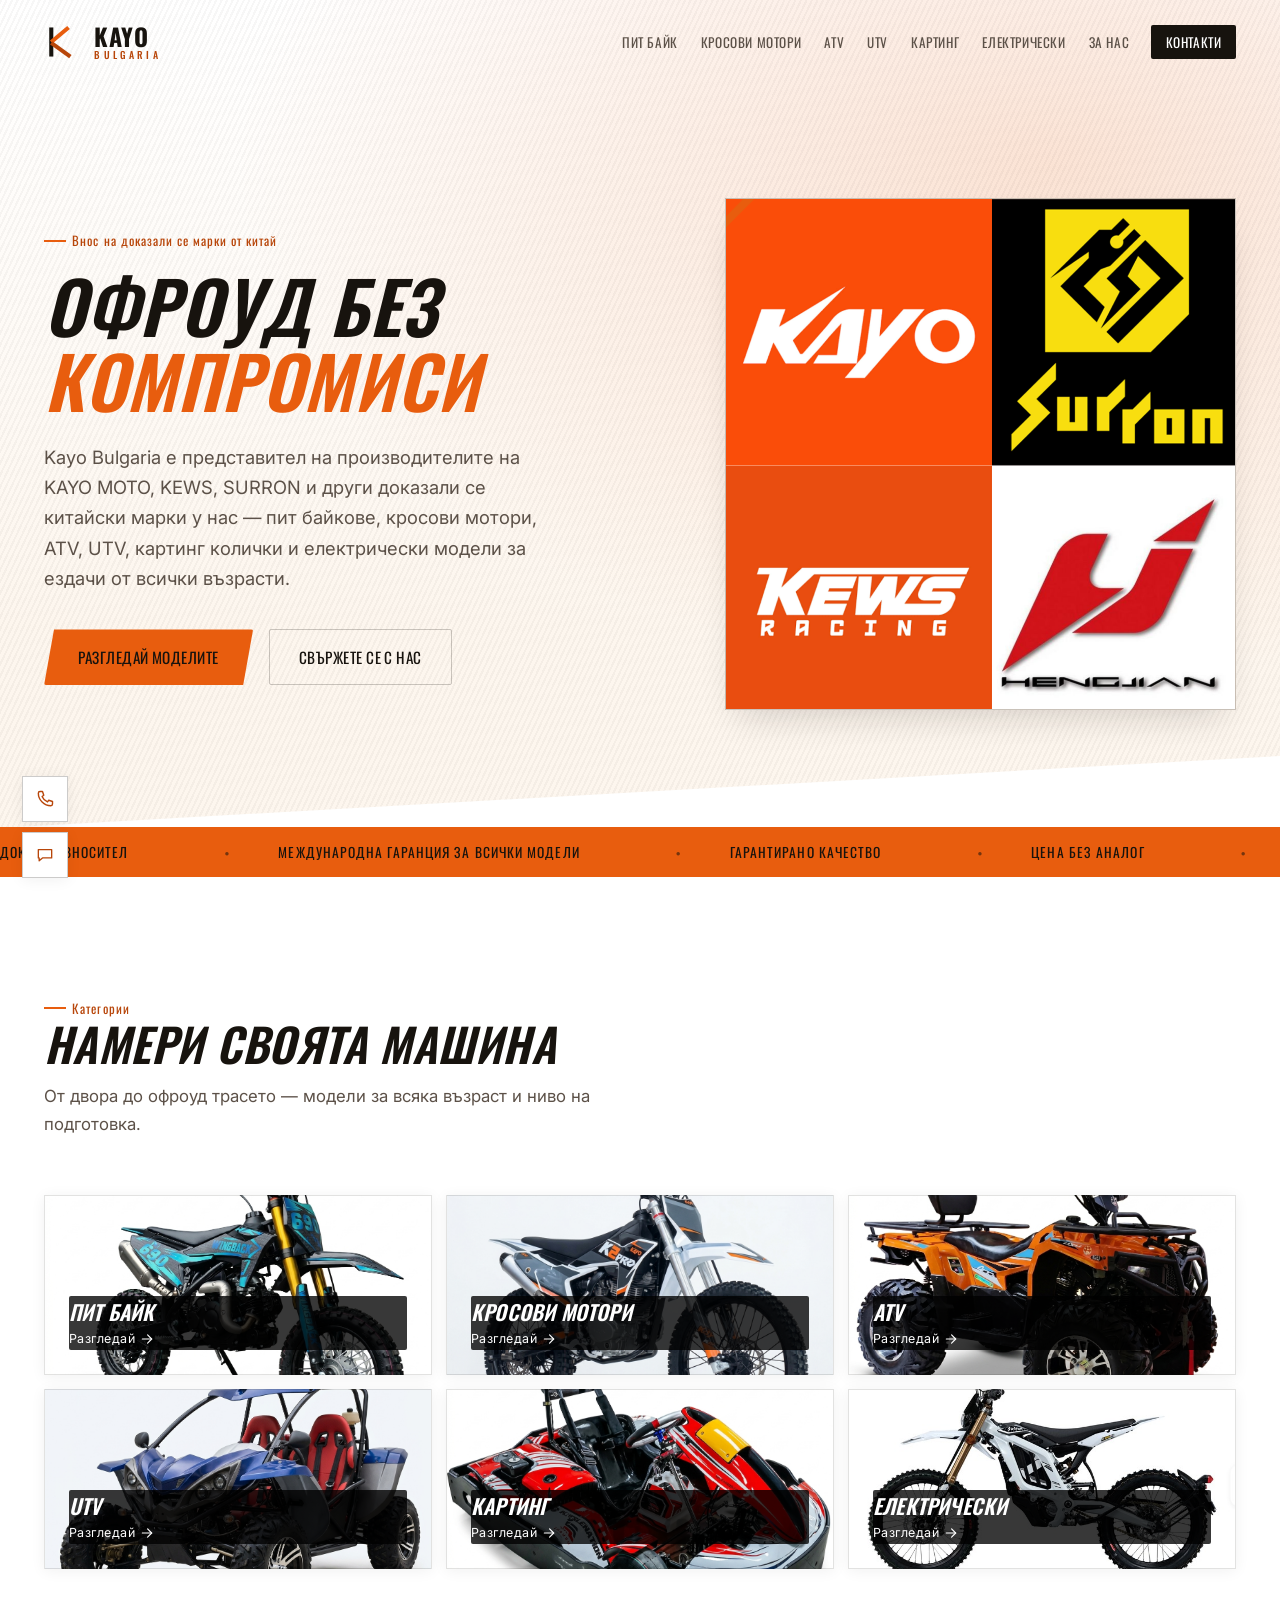
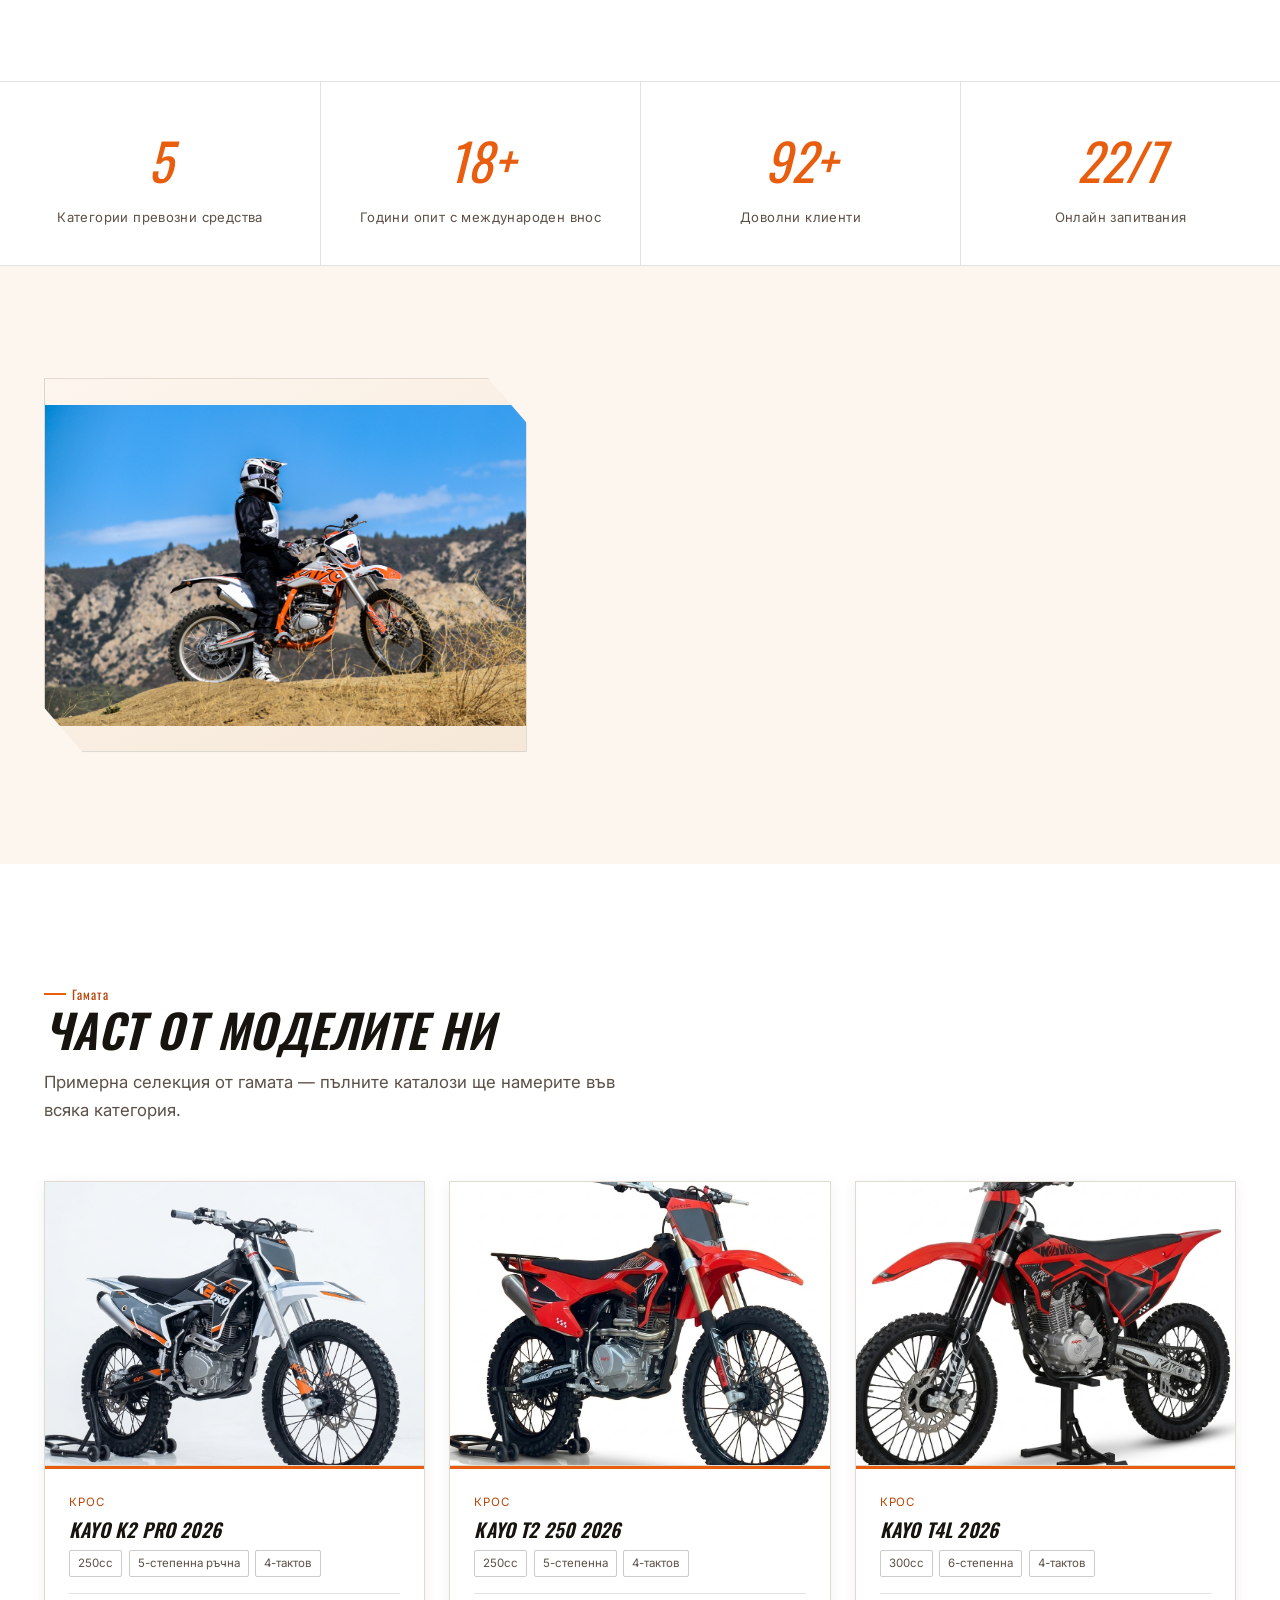
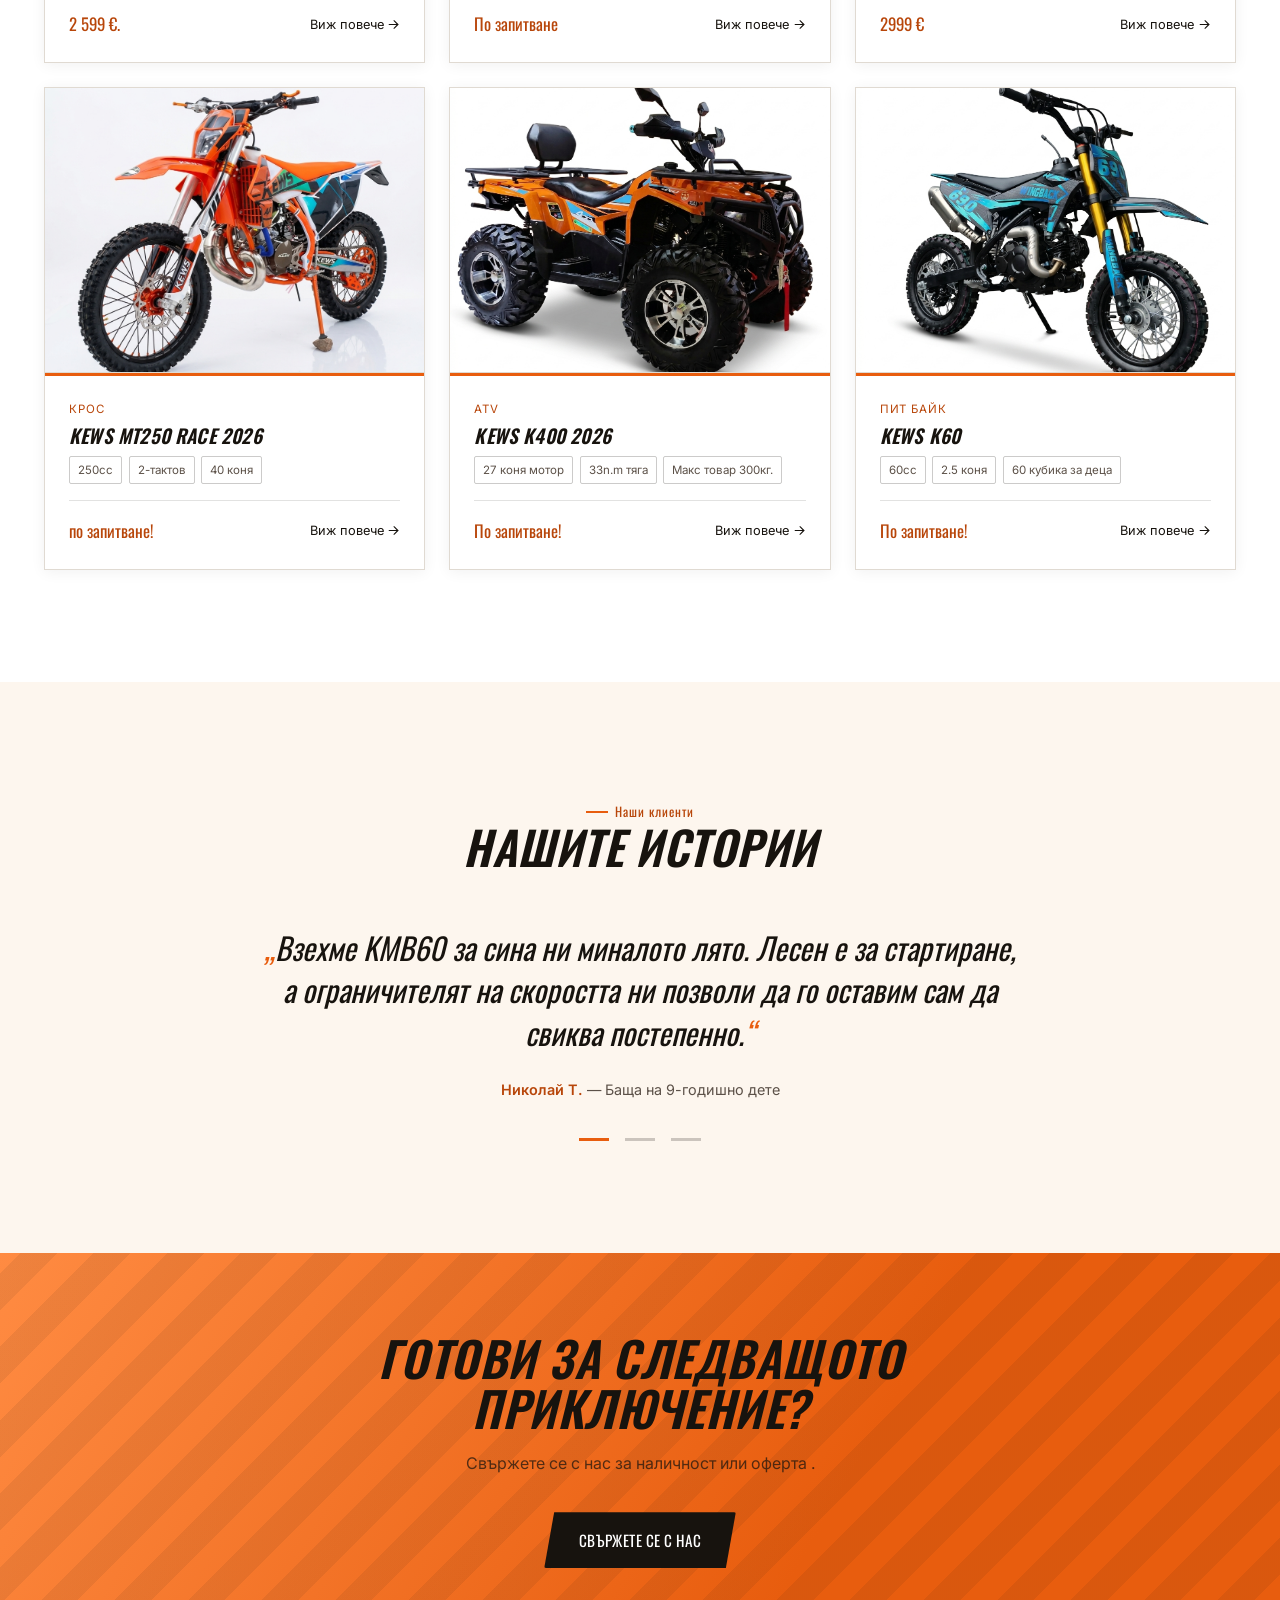
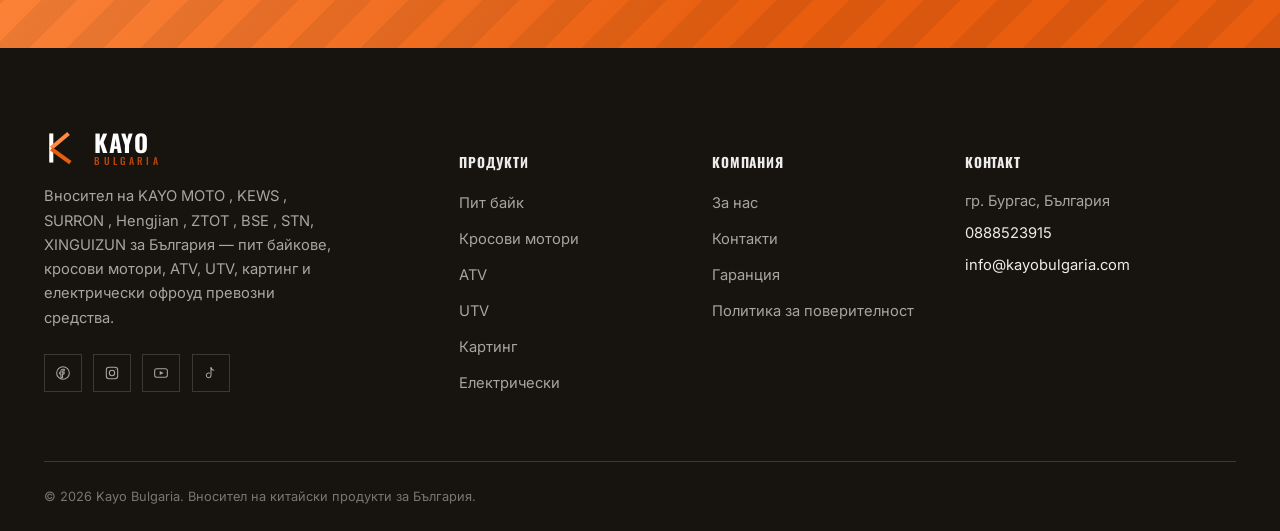
==== commit f7477335: "Add files via upload" ====
--- a/index.html
+++ b/index.html
@@ -1,410 +1,410 @@
-<!DOCTYPE html>
-<html lang="bg">
-<head>
-<meta charset="UTF-8">
-<meta name="viewport" content="width=device-width, initial-scale=1.0">
-<title>KAYO България | Пит байкове, ATV, UTV, кросови мотори</title>
-<meta name="description" content="Официален внос на KAYO MOTO, SURRON и KEWS за България — пит байкове, кросови мотори, ATV, UTV, картинг и електрически возила. Гаранция и доставка в цялата страна.">
-<meta name="robots" content="index, follow, max-image-preview:large">
-<meta name="keywords" content="KAYO MOTO България, пит байк, кросов мотор, ATV, UTV, картинг, електрически офроуд, внос мотори България">
-<meta name="author" content="Kayo Bulgaria">
-<meta name="theme-color" content="#17140f">
-<!-- TODO: смени с реалния домейн на сайта, ако се различава от kayobulgaria.bg -->
-<link rel="canonical" href="https://kayobulgaria.bg/">
-
-<!-- Open Graph / Facebook -->
-<meta property="og:type" content="website">
-<meta property="og:site_name" content="Kayo Bulgaria">
-<meta property="og:locale" content="bg_BG">
-<meta property="og:url" content="https://kayobulgaria.bg/">
-<meta property="og:title" content="KAYO MOTO България | Пит байкове, ATV, UTV, кросови мотори">
-<meta property="og:description" content="Официален внос на KAYO MOTO, SURRON и KEWS за България — пит байкове, кросови мотори, ATV, UTV, картинг и електрически возила с гаранция и доставка в цялата страна.">
-<!-- TODO: качи реална снимка 1200x630px на модел/шоурум тук -->
-<meta property="og:image" content="https://kayobulgaria.bg/images/og-cover.jpg">
-<meta property="og:image:width" content="1200">
-<meta property="og:image:height" content="630">
-
-<!-- Twitter Card -->
-<meta name="twitter:card" content="summary_large_image">
-<meta name="twitter:title" content="KAYO MOTO България | Пит байкове, ATV, UTV, кросови мотори">
-<meta name="twitter:description" content="Официален внос на KAYO MOTO, SURRON и KEWS за България — пит байкове, кросови мотори, ATV, UTV, картинг и електрически возила.">
-<meta name="twitter:image" content="https://kayobulgaria.bg/images/og-cover.jpg">
-
-<link rel="icon" href="data:image/svg+xml,%3Csvg xmlns='http://www.w3.org/2000/svg' viewBox='0 0 100 100'%3E%3Crect width='100' height='100' fill='%2317140f'/%3E%3Ctext x='50' y='70' font-size='58' font-family='Arial' font-weight='700' fill='%23e85d2a' text-anchor='middle'%3EK%3C/text%3E%3C/svg%3E">
-<link rel="preconnect" href="https://fonts.googleapis.com">
-<link rel="preconnect" href="https://fonts.gstatic.com" crossorigin>
-<link rel="stylesheet" href="css/style.css">
-
-<!-- Structured data: помага на Google да разбере кой сте и каква е структурата на сайта -->
-<script type="application/ld+json">
-{
-  "@context": "https://schema.org",
-  "@graph": [
-    {
-      "@type": "MotorcycleDealer",
-      "@id": "https://kayobulgaria.bg/#organization",
-      "name": "Kayo Bulgaria",
-      "url": "https://kayobulgaria.bg/",
-      "logo": "https://kayobulgaria.bg/images/logo.png",
-      "image": "https://kayobulgaria.bg/images/og-cover.jpg",
-      "description": "Вносител на KAYO MOTO , KEWS , SURRON , Hengjian , ZTOT , BSE , STN, XINGUIZUN за България — пит байкове, кросови мотори, ATV, UTV, картинг и електрически офроуд превозни средства.",
-      "telephone": "+359888523915",
-      "email": "info@kayobulgaria.com",
-      "priceRange": "$$",
-      "currenciesAccepted": "BGN",
-      "address": {
-        "@type": "PostalAddress",
-        "addressLocality": "Бургас",
-        "addressCountry": "BG"
-      },
-      "areaServed": "BG",
-      "sameAs": [
-        "https://www.facebook.com/ЗАМЕНИ_С_РЕАЛЕН_ЛИНК",
-        "https://www.instagram.com/ЗАМЕНИ_С_РЕАЛЕН_ЛИНК",
-        "https://www.youtube.com/ЗАМЕНИ_С_РЕАЛЕН_ЛИНК",
-        "https://www.tiktok.com/ЗАМЕНИ_С_РЕАЛЕН_ЛИНК"
-      ]
-    },
-    {
-      "@type": "WebSite",
-      "@id": "https://kayobulgaria.bg/#website",
-      "url": "https://kayobulgaria.bg/",
-      "name": "Kayo Bulgaria",
-      "inLanguage": "bg-BG",
-      "publisher": { "@id": "https://kayobulgaria.bg/#organization" }
-    },
-    {
-      "@type": "ItemList",
-      "name": "Категории превозни средства",
-      "itemListElement": [
-        {"@type": "ListItem", "position": 1, "name": "Пит байк", "url": "https://kayobulgaria.bg/pit-bike"},
-        {"@type": "ListItem", "position": 2, "name": "Кросови мотори", "url": "https://kayobulgaria.bg/cross"},
-        {"@type": "ListItem", "position": 3, "name": "ATV", "url": "https://kayobulgaria.bg/atv"},
-        {"@type": "ListItem", "position": 4, "name": "UTV", "url": "https://kayobulgaria.bg/utv"},
-        {"@type": "ListItem", "position": 5, "name": "Картинг", "url": "https://kayobulgaria.bg/karting"},
-        {"@type": "ListItem", "position": 6, "name": "Електрически", "url": "https://kayobulgaria.bg/electric"}
-      ]
-    }
-  ]
-}
-</script>
-</head>
-<body data-page="home">
-  <header class="site-header" id="siteHeader">
-    <div class="header-inner">
-      <a href=\"index\" class="logo" aria-label="Kayo Bulgaria — начало">
-        <svg class="logo-mark" viewBox="0 0 44 44" xmlns="http://www.w3.org/2000/svg">
-        <path class="bar-1" d="M8 6 L8 38"/>
-        <path class="bar-2" d="M8 22 L27 6"/>
-        <path class="bar-3" d="M8 23 L29 38"/>
-      </svg>
-        <span class="logo-text">KAYO<span class="logo-sub">BULGARIA</span></span>
-      </a>
-      <nav class="main-nav" id="mainNav">
-        <ul>
-        <li><a href=\"pit-bike\" data-page="pit-bike">Пит байк</a></li>
-        <li><a href=\"cross\" data-page="cross">Кросови мотори</a></li>
-        <li><a href=\"atv\" data-page="atv">ATV</a></li>
-        <li><a href=\"utv\" data-page="utv">UTV</a></li>
-        <li><a href=\"karting\" data-page="karting">Картинг</a></li>
-        <li><a href=\"electric\" data-page="electric">Електрически</a></li>
-        <li><a href=\"about\" data-page="about">За нас</a></li>
-        <li><a href=\"contact\" data-page="contact" class="nav-cta">Контакти</a></li>
-        </ul>
-      </nav>
-      <button class="nav-toggle" id="navToggle" aria-label="Отвори меню" aria-expanded="false">
-        <span></span><span></span><span></span>
-      </button>
-    </div>
-  </header>
-  <div class="nav-scrim" id="navScrim"></div>
-  <main>
-  <section class="hero">
-    <div class="hero-grain"></div>
-    <div class="hero-inner">
-      <div class="hero-copy">
-        <div class="eyebrow-tag">Внос на доказали се марки от китай</div>
-        <h1><span>Офроуд без</span><span>компромиси</span></h1>
-        <p class="lede">Kayo Bulgaria е представител на производителите на KAYO MOTO, KEWS, SURRON и други доказали се китайски марки у нас — пит байкове, кросови мотори, ATV, UTV, картинг колички и електрически модели за ездачи от всички възрасти.</p>
-        <div class="hero-actions">
-          <a href="#categories" class="btn btn-primary">Разгледай моделите</a>
-          <a href=\"contact\" class="btn btn-ghost">Свържете се с нас</a>
-        </div>
-      </div>
-      <div class="hero-art">
-        <span class="hero-badge"></span>
-        <div class="ph-media"><img src="images/logo1.png" alt="Kayo Bulgaria Logo"></div>
-      </div>
-    </div>
-  </section>
-
-    <div class="marquee-strip">
-    <div class="marquee-track"><span>ДОКАЗАН ВНОСИТЕЛ</span><span>МЕЖДУНАРОДНА ГАРАНЦИЯ ЗА ВСИЧКИ МОДЕЛИ</span><span>ГАРАНТИРАНО КАЧЕСТВО</span><span>ЦЕНА БЕЗ АНАЛОГ</span><span>ДОСТАВКА В ЦЯЛА БЪЛГАРИЯ</span><span>ДОКАЗАН ВНОСИТЕЛ</span><span>МЕЖДУНАРОДНА ГАРАНЦИЯ ЗА ВСИЧКИ МОДЕЛИ</span><span>ГАРАНТИРАНО КАЧЕСТВО</span><span>ЦЕНА БЕЗ АНАЛОГ</span><span>ДОСТАВКА В ЦЯЛА БЪЛГАРИЯ</span></div>
-  </div>
-
-  <section class="section" id="categories">
-    <div class="container">
-      <div class="section-head reveal">
-        <div class="eyebrow-tag">Категории</div>
-        <h2>Намери своята машина</h2>
-        <p>От двора до офроуд трасето — модели за всяка възраст и ниво на подготовка.</p>
-      </div>
-      <div class="cat-grid">
-        <a href=\"pit-bike\" class="cat-card" style="background-image: url('images/kewsk60.jpg');" aria-label="Разгледай пит байкове KAYO">
-          <h3>Пит байк</h3>
-          <span class="cat-go">Разгледай <svg viewBox="0 0 24 24" fill="none" stroke="currentColor" stroke-width="2" stroke-linecap="round" stroke-linejoin="round"><line x1="4" y1="12" x2="20" y2="12"/><polyline points="13 5 20 12 13 19"/></svg></span>
-        </a>
-        <a href=\"cross\" class="cat-card" style="background-image: url('images/kayok2.jpg');" aria-label="Разгледай кросови мотори KAYO">
-          <h3>Кросови мотори</h3>
-          <span class="cat-go">Разгледай <svg viewBox="0 0 24 24" fill="none" stroke="currentColor" stroke-width="2" stroke-linecap="round" stroke-linejoin="round"><line x1="4" y1="12" x2="20" y2="12"/><polyline points="13 5 20 12 13 19"/></svg></span>
-        </a>
-        <a href=\"atv\" class="cat-card" style="background-image: url('images/kewsk400.jpg');" aria-label="Разгледай ATV квадроциклети KAYO">
-          <h3>ATV</h3>
-          <span class="cat-go">Разгледай <svg viewBox="0 0 24 24" fill="none" stroke="currentColor" stroke-width="2" stroke-linecap="round" stroke-linejoin="round"><line x1="4" y1="12" x2="20" y2="12"/><polyline points="13 5 20 12 13 19"/></svg></span>
-        </a>
-        <a href=\"utv\" class="cat-card" style="background-image: url('images/utv.jpg');" aria-label="Разгледай UTV бъгита KAYO">
-          <h3>UTV</h3>
-          <span class="cat-go">Разгледай <svg viewBox="0 0 24 24" fill="none" stroke="currentColor" stroke-width="2" stroke-linecap="round" stroke-linejoin="round"><line x1="4" y1="12" x2="20" y2="12"/><polyline points="13 5 20 12 13 19"/></svg></span>
-        </a>
-        <a href=\"karting\" class="cat-card" style="background-image: url('images/karting.jpg');" aria-label="Разгледай картинг колички KAYO">
-          <h3>Картинг</h3>
-          <span class="cat-go">Разгледай <svg viewBox="0 0 24 24" fill="none" stroke="currentColor" stroke-width="2" stroke-linecap="round" stroke-linejoin="round"><line x1="4" y1="12" x2="20" y2="12"/><polyline points="13 5 20 12 13 19"/></svg></span>
-        </a>
-        <a href=\"electric\" class="cat-card" style="background-image: url('images/surronlb2.jpg');" aria-label="Разгледай електрически офроуд превозни средства KAYO">
-          <h3>Електрически</h3>
-          <span class="cat-go">Разгледай <svg viewBox="0 0 24 24" fill="none" stroke="currentColor" stroke-width="2" stroke-linecap="round" stroke-linejoin="round"><line x1="4" y1="12" x2="20" y2="12"/><polyline points="13 5 20 12 13 19"/></svg></span>
-        </a>
-      </div>
-    </div>
-  </section>
-
-  <div class="stats-row">
-    <div class="stat"><div class="num" data-count="6">0</div><div class="label">Категории превозни средства</div></div>
-    <div class="stat"><div class="num" data-count="20" data-suffix="+">0</div><div class="label">Години опит с международен внос</div></div>
-    <div class="stat"><div class="num" data-count="100" data-suffix="+">0</div><div class="label">Доволни клиенти</div></div>
-    <div class="stat"><div class="num" data-count="24" data-suffix="/7">0</div><div class="label">Онлайн запитвания</div></div>
-  </div>
-
-  <section class="section bg-surface">
-    <div class="container">
-      <div class="split">
-        <div class="split-media"><img src="images/kayoor.jpg" alt="offroad"></div>
-        <div class="split-copy reveal">
-          <div class="eyebrow-tag">Нашата мисия</div>
-          <h2>Достъпен офроуд за всеки гараж</h2>
-          <p>Работим директно със завода на марките KAYO MOTO, KEWS, SURRON , Hengjian и други, за да предложим на българските ездачи надеждна офроуд техника на достъпна цена. </p>
-          <a href=\"about\" class="btn btn-ghost">Научи повече за нас</a>
-        </div>
-      </div>
-    </div>
-  </section>
-
-  <section class="section">
-    <div class="container">
-      <div class="section-head reveal">
-        <div class="eyebrow-tag">Гамата</div>
-        <h2>Част от моделите ни</h2>
-        <p>Примерна селекция от гамата — пълните каталози ще намерите във всяка категория.</p>
-      </div>
-    </div>
-    <div class="container">
-      <div class="rail">
-        <div class="model-card">
-          <div class="ph-media"><img src="images/kayok2.jpg" alt="KAYO K2 PRO 2026"></div>
-          <div class="model-body">
-            <div class="model-cat">Крос</div>
-            <h4>KAYO K2 PRO 2026</h4>
-            <div class="model-specs"><span class="chip">250cc</span><span class="chip">5-степенна ръчна</span><span class="chip">4-тактов</span></div>
-            <div class="model-foot">
-              <span class="model-price">2 599 €.</span>
-              <a href=\"cross\" class="model-link" aria-label="Виж повече за KAYO TT140 пит байк">Виж повече <svg viewBox="0 0 24 24" fill="none" stroke="currentColor" stroke-width="2" stroke-linecap="round" stroke-linejoin="round"><line x1="4" y1="12" x2="20" y2="12"/><polyline points="13 5 20 12 13 19"/></svg></a>
-            </div>
-          </div>
-        </div>
-        <div class="model-card">
-          <div class="ph-media"><img src="images/kayot2.jpg" alt="KAYO T2 250"></div>
-          <div class="model-body">
-            <div class="model-cat">Крос</div>
-            <h4>KAYO T2 250 2026</h4>
-            <div class="model-specs"><span class="chip">250cc</span><span class="chip">5-степенна</span><span class="chip">4-тактов</span></div>
-            <div class="model-foot">
-              <span class="model-price">По запитване</span>
-              <a href=\"cross\" class="model-link" aria-label="Виж повече за KAYO K4 250 кросов мотор">Виж повече <svg viewBox="0 0 24 24" fill="none" stroke="currentColor" stroke-width="2" stroke-linecap="round" stroke-linejoin="round"><line x1="4" y1="12" x2="20" y2="12"/><polyline points="13 5 20 12 13 19"/></svg></a>
-            </div>
-          </div>
-        </div>
-        <div class="model-card">
-          <div class="ph-media"><img src="images/kayot4l.jpg" alt="KAYO T4L 2026"></div>
-          <div class="model-body">
-            <div class="model-cat">Крос</div>
-            <h4>KAYO T4L 2026</h4>
-            <div class="model-specs"><span class="chip">300cc</span><span class="chip">6-степенна</span><span class="chip">4-тактов</span></div>
-            <div class="model-foot">
-              <span class="model-price">2999 €</span>
-              <a href=\"cross\" class="model-link" aria-label="Виж повече за KAYO T4L кросов мотор">Виж повече <svg viewBox="0 0 24 24" fill="none" stroke="currentColor" stroke-width="2" stroke-linecap="round" stroke-linejoin="round"><line x1="4" y1="12" x2="20" y2="12"/><polyline points="13 5 20 12 13 19"/></svg></a>
-            </div>
-          </div>
-        </div>
-        <div class="model-card">
-          <div class="ph-media"><img src="images/kewsmt250.jpg" alt="KEWS MT250 RACE 2026"></div>
-          <div class="model-body">
-            <div class="model-cat">Крос</div>
-            <h4>KEWS MT250 RACE 2026</h4>
-            <div class="model-specs"><span class="chip">250cc</span><span class="chip">2-тактов</span><span class="chip">40 коня</span></div>
-            <div class="model-foot">
-              <span class="model-price">по запитване!</span>
-              <a href=\"cross\" class="model-link" aria-label="Виж повече за MT250 RACE 2026">Виж повече <svg viewBox="0 0 24 24" fill="none" stroke="currentColor" stroke-width="2" stroke-linecap="round" stroke-linejoin="round"><line x1="4" y1="12" x2="20" y2="12"/><polyline points="13 5 20 12 13 19"/></svg></a>
-            </div>
-          </div>
-        </div>
-        <div class="model-card">
-          <div class="ph-media"><img src="images/kewsk400.jpg" alt="KEWS K400 2026"></div>
-          <div class="model-body">
-            <div class="model-cat">ATV</div>
-            <h4>KEWS K400 2026</h4>
-            <div class="model-specs"><span class="chip">27 коня мотор</span><span class="chip">33n.m тяга</span><span class="chip">Макс товар 300кг.</span></div>
-            <div class="model-foot">
-              <span class="model-price">По запитване!</span>
-              <a href=\"atv\" class="model-link" aria-label="Виж повече за KEWS K400 2026 ATV">Виж повече <svg viewBox="0 0 24 24" fill="none" stroke="currentColor" stroke-width="2" stroke-linecap="round" stroke-linejoin="round"><line x1="4" y1="12" x2="20" y2="12"/><polyline points="13 5 20 12 13 19"/></svg></a>
-            </div>
-          </div>
-        </div>
-        <div class="model-card">
-          <div class="ph-media"><img src="images/kewsk60.jpg" alt="KEWS K60 2026"></div>
-          <div class="model-body">
-            <div class="model-cat">Пит байк</div>
-            <h4>KEWS K60</h4>
-            <div class="model-specs"><span class="chip">60cc</span><span class="chip">2.5 коня</span><span class="chip">60 кубика за деца</span></div>
-            <div class="model-foot">
-              <span class="model-price">По запитване!</span>
-              <a href=\"pit-bike\" class="model-link" aria-label="Виж повече за KEWS K60 2026 Пит байк">Виж повече <svg viewBox="0 0 24 24" fill="none" stroke="currentColor" stroke-width="2" stroke-linecap="round" stroke-linejoin="round"><line x1="4" y1="12" x2="20" y2="12"/><polyline points="13 5 20 12 13 19"/></svg></a>
-            </div>
-          </div>
-        </div>
-      </div>
-    </div>
-    <script type="application/ld+json">
-    {
-      "@context": "https://schema.org",
-      "@graph": [
-        {
-          "@type": "Product", "name": "KAYO TT140", "category": "Пит байк", "brand": {"@type": "Brand", "name": "KAYO MOTO"},
-          "offers": {"@type": "Offer", "priceCurrency": "BGN", "price": "2799", "availability": "https://schema.org/InStock", "url": "https://kayobulgaria.bg/pit-bike"}
-        },
-        {
-          "@type": "Product", "name": "KAYO K4 250", "category": "Кросов мотор", "brand": {"@type": "Brand", "name": "KAYO MOTO"},
-          "url": "https://kayobulgaria.bg/cross"
-        },
-        {
-          "@type": "Product", "name": "KAYO A180", "category": "ATV", "brand": {"@type": "Brand", "name": "KAYO MOTO"},
-          "offers": {"@type": "Offer", "priceCurrency": "BGN", "price": "3199", "availability": "https://schema.org/InStock", "url": "https://kayobulgaria.bg/atv"}
-        },
-        {
-          "@type": "Product", "name": "KAYO S200", "category": "UTV", "brand": {"@type": "Brand", "name": "KAYO MOTO"},
-          "offers": {"@type": "Offer", "priceCurrency": "BGN", "price": "6499", "availability": "https://schema.org/InStock", "url": "https://kayobulgaria.bg/utv"}
-        },
-        {
-          "@type": "Product", "name": "KAYO eC2i", "category": "Електрически офроуд", "brand": {"@type": "Brand", "name": "KAYO MOTO"},
-          "url": "https://kayobulgaria.bg/electric"
-        },
-        {
-          "@type": "Product", "name": "KAYO KART SPORT 200", "category": "Картинг", "brand": {"@type": "Brand", "name": "KAYO MOTO"},
-          "url": "https://kayobulgaria.bg/karting"
-        }
-      ]
-    }
-    </script>
-  </section>
-
-  <section class="section bg-surface">
-    <div class="container">
-      <div class="section-head center reveal">
-        <div class="eyebrow-tag">Наши клиенти</div>
-        <h2>Нашите истории</h2>
-      </div>
-      <div class="testi-wrap">
-        <div class="testi-slide is-active">
-          <p class="testi-quote">Взехме KMB60 за сина ни миналото лято. Лесен е за стартиране, а ограничителят на скоростта ни позволи да го оставим сам да свиква постепенно.</p>
-          <p class="testi-meta"><b>Николай Т.</b> — Баща на 9-годишно дете</p>
-        </div><div class="testi-slide">
-          <p class="testi-quote">K4 250 се справя чудесно на разбита пътека. При покупката в Kayo България ни обясниха подробно какво да следим при поддръжката.</p>
-          <p class="testi-meta"><b>Ивайло Г.</b> — Ентусиаст, кросови мотори</p>
-        </div><div class="testi-slide">
-          <p class="testi-quote">UTV-то ни помага да пренасяме фураж и инструменти по стръмния терен около стопанството — по-икономично решение от по-скъпите марки, които разглеждахме.</p>
-          <p class="testi-meta"><b>Радостина П.</b> — Собственик на малко стопанство</p>
-        </div>
-        <div class="testi-nav"><button class="testi-dot is-active" aria-label="Мнение 1"></button><button class="testi-dot" aria-label="Мнение 2"></button><button class="testi-dot" aria-label="Мнение 3"></button></div>
-      </div>
-    </div>
-  </section>
-
-    <section class="cta-banner">
-    <div class="cta-banner-inner">
-      <h2>Готови за следващото приключение?</h2>
-      <p>Свържете се с нас за наличност или оферта .</p>
-      <a href=\"contact\" class="btn btn-primary">Свържете се с нас</a>
-    </div>
-  </section>
-  </main>
-  <footer class="site-footer">
-    <div class="container">
-      <div class="footer-grid">
-        <div class="footer-brand">
-          <a href=\"index\" class="logo" aria-label="Kayo Bulgaria — начало">
-            <svg class="logo-mark" viewBox="0 0 44 44" xmlns="http://www.w3.org/2000/svg">
-        <path class="bar-1" d="M8 6 L8 38"/>
-        <path class="bar-2" d="M8 22 L27 6"/>
-        <path class="bar-3" d="M8 23 L29 38"/>
-      </svg>
-            <span class="logo-text">KAYO<span class="logo-sub">BULGARIA</span></span>
-          </a>
-          <p>Вносител на KAYO MOTO , KEWS , SURRON , Hengjian , ZTOT , BSE , STN, XINGUIZUN за България — пит байкове, кросови мотори, ATV, UTV, картинг и електрически офроуд превозни средства.</p>
-          <div class="footer-social">
-            <a href="#" aria-label="Facebook"><svg viewBox="0 0 24 24" fill="none" stroke="currentColor" stroke-width="1.6" stroke-linecap="round" stroke-linejoin="round"><circle cx="12" cy="12" r="9.5"/><path d="M14 8.5h-1.5c-.8 0-1.2.4-1.2 1.2V11h2.5l-.3 2.3H11.3V19h-2.4v-5.7H7V11h1.9V9.4c0-1.9 1.1-3 3-3H14z"/></svg></a>
-            <a href="#" aria-label="Instagram"><svg viewBox="0 0 24 24" fill="none" stroke="currentColor" stroke-width="1.6" stroke-linecap="round" stroke-linejoin="round"><rect x="3.5" y="3.5" width="17" height="17" rx="4"/><circle cx="12" cy="12" r="4"/><circle cx="17" cy="7" r="0.6" fill="currentColor" stroke="none"/></svg></a>
-            <a href="#" aria-label="YouTube"><svg viewBox="0 0 24 24" fill="none" stroke="currentColor" stroke-width="1.6" stroke-linecap="round" stroke-linejoin="round"><rect x="2.5" y="5.5" width="19" height="13" rx="3"/><polygon points="10 9 16 12 10 15" fill="currentColor" stroke="none"/></svg></a>
-            <a href="#" aria-label="TikTok"><svg viewBox="0 0 24 24" fill="none" stroke="currentColor" stroke-width="1.6" stroke-linecap="round" stroke-linejoin="round"><path d="M12 4v11.5a3.5 3.5 0 1 1-2.5-3.35"/><path d="M12 4c.4 2.2 2.1 3.8 4.3 4"/></svg></a>
-          </div>
-        </div>
-        <div class="footer-col">
-          <h5>Продукти</h5>
-          <ul>
-            <li><a href=\"pit-bike\">Пит байк</a></li>
-            <li><a href=\"cross\">Кросови мотори</a></li>
-            <li><a href=\"atv\">ATV</a></li>
-            <li><a href=\"utv\">UTV</a></li>
-            <li><a href=\"karting\">Картинг</a></li>
-            <li><a href=\"electric\">Електрически</a></li>
-          </ul>
-        </div>
-        <div class="footer-col">
-          <h5>Компания</h5>
-          <ul>
-            <li><a href=\"about\">За нас</a></li>
-            <li><a href=\"contact\">Контакти</a></li>
-            <li><a href="#">Гаранция</a></li>
-            <li><a href="#">Политика за поверителност</a></li>
-          </ul>
-        </div>
-        <div class="footer-col">
-          <h5>Контакт</h5>
-          <!-- TODO: замени с реални данни -->
-          <p>гр. Бургас, България</p>
-          <p><a href="tel:+359888523915">0888523915</a></p>
-          <p><a href="mailto:info@kayobulgaria.com">info@kayobulgaria.com</a></p>
-        </div>
-      </div>
-      <div class="footer-bottom">
-        <span>&copy; <span id="year"></span> Kayo Bulgaria. Вносител на китайски продукти за България.</span>
-      </div>
-    </div>
-  </footer>
-  <button class="to-top" id="toTop" aria-label="Обратно нагоре"><svg viewBox="0 0 24 24" fill="none" stroke="currentColor" stroke-width="2" stroke-linecap="round" stroke-linejoin="round"><polyline points="6 15 12 9 18 15"/></svg></button>
-  <div class="quick-contact">
-    <!-- TODO: потвърди, че това е реалният телефонен номер — трябва да съвпада навсякъде в сайта (виж бележката за NAP consistency) -->
-    <a href="tel:+359888523915" aria-label="Обадете се"><svg viewBox="0 0 24 24" fill="none" stroke="currentColor" stroke-width="1.7" stroke-linecap="round" stroke-linejoin="round"><path d="M6 3h3l1.5 4.5-2 1.5a12 12 0 0 0 6.5 6.5l1.5-2L21 15v3a2 2 0 0 1-2 2c-8 0-15-7-15-15a2 2 0 0 1 2-2z"/></svg></a>
-    <a href=\"contact\" aria-label="Изпрати съобщение"><svg viewBox="0 0 24 24" fill="none" stroke="currentColor" stroke-width="1.6" stroke-linecap="round" stroke-linejoin="round"><path d="M4 5.5h16v10H9l-4 3.5v-3.5H4z"/></svg></a>
-  </div>
-  <script src="js/main.js"></script>
-</body>
+<!DOCTYPE html>
+<html lang="bg">
+<head>
+<meta charset="UTF-8">
+<meta name="viewport" content="width=device-width, initial-scale=1.0">
+<title>KAYO България | Пит байкове, ATV, UTV, кросови мотори</title>
+<meta name="description" content="Официален внос на KAYO MOTO, SURRON и KEWS за България — пит байкове, кросови мотори, ATV, UTV, картинг и електрически возила. Гаранция и доставка в цялата страна.">
+<meta name="robots" content="index, follow, max-image-preview:large">
+<meta name="keywords" content="KAYO MOTO България, пит байк, кросов мотор, ATV, UTV, картинг, електрически офроуд, внос мотори България">
+<meta name="author" content="Kayo Bulgaria">
+<meta name="theme-color" content="#17140f">
+<!-- TODO: смени с реалния домейн на сайта, ако се различава от kayobulgaria.bg -->
+<link rel="canonical" href="https://kayobulgaria.bg/">
+
+<!-- Open Graph / Facebook -->
+<meta property="og:type" content="website">
+<meta property="og:site_name" content="Kayo Bulgaria">
+<meta property="og:locale" content="bg_BG">
+<meta property="og:url" content="https://kayobulgaria.bg/">
+<meta property="og:title" content="KAYO MOTO България | Пит байкове, ATV, UTV, кросови мотори">
+<meta property="og:description" content="Официален внос на KAYO MOTO, SURRON и KEWS за България — пит байкове, кросови мотори, ATV, UTV, картинг и електрически возила с гаранция и доставка в цялата страна.">
+<!-- TODO: качи реална снимка 1200x630px на модел/шоурум тук -->
+<meta property="og:image" content="https://kayobulgaria.bg/images/og-cover.jpg">
+<meta property="og:image:width" content="1200">
+<meta property="og:image:height" content="630">
+
+<!-- Twitter Card -->
+<meta name="twitter:card" content="summary_large_image">
+<meta name="twitter:title" content="KAYO MOTO България | Пит байкове, ATV, UTV, кросови мотори">
+<meta name="twitter:description" content="Официален внос на KAYO MOTO, SURRON и KEWS за България — пит байкове, кросови мотори, ATV, UTV, картинг и електрически возила.">
+<meta name="twitter:image" content="https://kayobulgaria.bg/images/og-cover.jpg">
+
+<link rel="icon" href="data:image/svg+xml,%3Csvg xmlns='http://www.w3.org/2000/svg' viewBox='0 0 100 100'%3E%3Crect width='100' height='100' fill='%2317140f'/%3E%3Ctext x='50' y='70' font-size='58' font-family='Arial' font-weight='700' fill='%23e85d2a' text-anchor='middle'%3EK%3C/text%3E%3C/svg%3E">
+<link rel="preconnect" href="https://fonts.googleapis.com">
+<link rel="preconnect" href="https://fonts.gstatic.com" crossorigin>
+<link rel="stylesheet" href="css/style.css">
+
+<!-- Structured data: помага на Google да разбере кой сте и каква е структурата на сайта -->
+<script type="application/ld+json">
+{
+  "@context": "https://schema.org",
+  "@graph": [
+    {
+      "@type": "MotorcycleDealer",
+      "@id": "https://kayobulgaria.bg/#organization",
+      "name": "Kayo Bulgaria",
+      "url": "https://kayobulgaria.bg/",
+      "logo": "https://kayobulgaria.bg/images/logo.png",
+      "image": "https://kayobulgaria.bg/images/og-cover.jpg",
+      "description": "Вносител на KAYO MOTO , KEWS , SURRON , Hengjian , ZTOT , BSE , STN, XINGUIZUN за България — пит байкове, кросови мотори, ATV, UTV, картинг и електрически офроуд превозни средства.",
+      "telephone": "+359888523915",
+      "email": "info@kayobulgaria.com",
+      "priceRange": "$$",
+      "currenciesAccepted": "BGN",
+      "address": {
+        "@type": "PostalAddress",
+        "addressLocality": "Бургас",
+        "addressCountry": "BG"
+      },
+      "areaServed": "BG",
+      "sameAs": [
+        "https://www.facebook.com/ЗАМЕНИ_С_РЕАЛЕН_ЛИНК",
+        "https://www.instagram.com/ЗАМЕНИ_С_РЕАЛЕН_ЛИНК",
+        "https://www.youtube.com/ЗАМЕНИ_С_РЕАЛЕН_ЛИНК",
+        "https://www.tiktok.com/ЗАМЕНИ_С_РЕАЛЕН_ЛИНК"
+      ]
+    },
+    {
+      "@type": "WebSite",
+      "@id": "https://kayobulgaria.bg/#website",
+      "url": "https://kayobulgaria.bg/",
+      "name": "Kayo Bulgaria",
+      "inLanguage": "bg-BG",
+      "publisher": { "@id": "https://kayobulgaria.bg/#organization" }
+    },
+    {
+      "@type": "ItemList",
+      "name": "Категории превозни средства",
+      "itemListElement": [
+        {"@type": "ListItem", "position": 1, "name": "Пит байк", "url": "https://kayobulgaria.bg/pit-bike.html"},
+        {"@type": "ListItem", "position": 2, "name": "Кросови мотори", "url": "https://kayobulgaria.bg/cross.html"},
+        {"@type": "ListItem", "position": 3, "name": "ATV", "url": "https://kayobulgaria.bg/atv.html"},
+        {"@type": "ListItem", "position": 4, "name": "UTV", "url": "https://kayobulgaria.bg/utv.html"},
+        {"@type": "ListItem", "position": 5, "name": "Картинг", "url": "https://kayobulgaria.bg/karting.html"},
+        {"@type": "ListItem", "position": 6, "name": "Електрически", "url": "https://kayobulgaria.bg/electric.html"}
+      ]
+    }
+  ]
+}
+</script>
+</head>
+<body data-page="home">
+  <header class="site-header" id="siteHeader">
+    <div class="header-inner">
+      <a href="index.html" class="logo" aria-label="Kayo Bulgaria — начало">
+        <svg class="logo-mark" viewBox="0 0 44 44" xmlns="http://www.w3.org/2000/svg">
+        <path class="bar-1" d="M8 6 L8 38"/>
+        <path class="bar-2" d="M8 22 L27 6"/>
+        <path class="bar-3" d="M8 23 L29 38"/>
+      </svg>
+        <span class="logo-text">KAYO<span class="logo-sub">BULGARIA</span></span>
+      </a>
+      <nav class="main-nav" id="mainNav">
+        <ul>
+        <li><a href="pit-bike.html" data-page="pit-bike">Пит байк</a></li>
+        <li><a href="cross.html" data-page="cross">Кросови мотори</a></li>
+        <li><a href="atv.html" data-page="atv">ATV</a></li>
+        <li><a href="utv.html" data-page="utv">UTV</a></li>
+        <li><a href="karting.html" data-page="karting">Картинг</a></li>
+        <li><a href="electric.html" data-page="electric">Електрически</a></li>
+        <li><a href="about.html" data-page="about">За нас</a></li>
+        <li><a href="contact.html" data-page="contact" class="nav-cta">Контакти</a></li>
+        </ul>
+      </nav>
+      <button class="nav-toggle" id="navToggle" aria-label="Отвори меню" aria-expanded="false">
+        <span></span><span></span><span></span>
+      </button>
+    </div>
+  </header>
+  <div class="nav-scrim" id="navScrim"></div>
+  <main>
+  <section class="hero">
+    <div class="hero-grain"></div>
+    <div class="hero-inner">
+      <div class="hero-copy">
+        <div class="eyebrow-tag">Внос на доказали се марки от китай</div>
+        <h1><span>Офроуд без</span><span>компромиси</span></h1>
+        <p class="lede">Kayo Bulgaria е представител на производителите на KAYO MOTO, KEWS, SURRON и други доказали се китайски марки у нас — пит байкове, кросови мотори, ATV, UTV, картинг колички и електрически модели за ездачи от всички възрасти.</p>
+        <div class="hero-actions">
+          <a href="#categories" class="btn btn-primary">Разгледай моделите</a>
+          <a href="contact.html" class="btn btn-ghost">Свържете се с нас</a>
+        </div>
+      </div>
+      <div class="hero-art">
+        <span class="hero-badge"></span>
+        <div class="ph-media"><img src="images/logo1.png" alt="Kayo Bulgaria Logo"></div>
+      </div>
+    </div>
+  </section>
+
+    <div class="marquee-strip">
+    <div class="marquee-track"><span>ДОКАЗАН ВНОСИТЕЛ</span><span>МЕЖДУНАРОДНА ГАРАНЦИЯ ЗА ВСИЧКИ МОДЕЛИ</span><span>ГАРАНТИРАНО КАЧЕСТВО</span><span>ЦЕНА БЕЗ АНАЛОГ</span><span>ДОСТАВКА В ЦЯЛА БЪЛГАРИЯ</span><span>ДОКАЗАН ВНОСИТЕЛ</span><span>МЕЖДУНАРОДНА ГАРАНЦИЯ ЗА ВСИЧКИ МОДЕЛИ</span><span>ГАРАНТИРАНО КАЧЕСТВО</span><span>ЦЕНА БЕЗ АНАЛОГ</span><span>ДОСТАВКА В ЦЯЛА БЪЛГАРИЯ</span></div>
+  </div>
+
+  <section class="section" id="categories">
+    <div class="container">
+      <div class="section-head reveal">
+        <div class="eyebrow-tag">Категории</div>
+        <h2>Намери своята машина</h2>
+        <p>От двора до офроуд трасето — модели за всяка възраст и ниво на подготовка.</p>
+      </div>
+      <div class="cat-grid">
+        <a href="pit-bike.html" class="cat-card" style="background-image: url('images/kewsk60.jpg');" aria-label="Разгледай пит байкове KAYO">
+          <h3>Пит байк</h3>
+          <span class="cat-go">Разгледай <svg viewBox="0 0 24 24" fill="none" stroke="currentColor" stroke-width="2" stroke-linecap="round" stroke-linejoin="round"><line x1="4" y1="12" x2="20" y2="12"/><polyline points="13 5 20 12 13 19"/></svg></span>
+        </a>
+        <a href="cross.html" class="cat-card" style="background-image: url('images/kayok2.jpg');" aria-label="Разгледай кросови мотори KAYO">
+          <h3>Кросови мотори</h3>
+          <span class="cat-go">Разгледай <svg viewBox="0 0 24 24" fill="none" stroke="currentColor" stroke-width="2" stroke-linecap="round" stroke-linejoin="round"><line x1="4" y1="12" x2="20" y2="12"/><polyline points="13 5 20 12 13 19"/></svg></span>
+        </a>
+        <a href="atv.html" class="cat-card" style="background-image: url('images/kewsk400.jpg');" aria-label="Разгледай ATV квадроциклети KAYO">
+          <h3>ATV</h3>
+          <span class="cat-go">Разгледай <svg viewBox="0 0 24 24" fill="none" stroke="currentColor" stroke-width="2" stroke-linecap="round" stroke-linejoin="round"><line x1="4" y1="12" x2="20" y2="12"/><polyline points="13 5 20 12 13 19"/></svg></span>
+        </a>
+        <a href="utv.html" class="cat-card" style="background-image: url('images/utv.jpg');" aria-label="Разгледай UTV бъгита KAYO">
+          <h3>UTV</h3>
+          <span class="cat-go">Разгледай <svg viewBox="0 0 24 24" fill="none" stroke="currentColor" stroke-width="2" stroke-linecap="round" stroke-linejoin="round"><line x1="4" y1="12" x2="20" y2="12"/><polyline points="13 5 20 12 13 19"/></svg></span>
+        </a>
+        <a href="karting.html" class="cat-card" style="background-image: url('images/karting.jpg');" aria-label="Разгледай картинг колички KAYO">
+          <h3>Картинг</h3>
+          <span class="cat-go">Разгледай <svg viewBox="0 0 24 24" fill="none" stroke="currentColor" stroke-width="2" stroke-linecap="round" stroke-linejoin="round"><line x1="4" y1="12" x2="20" y2="12"/><polyline points="13 5 20 12 13 19"/></svg></span>
+        </a>
+        <a href="electric.html" class="cat-card" style="background-image: url('images/surronlb2.jpg');" aria-label="Разгледай електрически офроуд превозни средства KAYO">
+          <h3>Електрически</h3>
+          <span class="cat-go">Разгледай <svg viewBox="0 0 24 24" fill="none" stroke="currentColor" stroke-width="2" stroke-linecap="round" stroke-linejoin="round"><line x1="4" y1="12" x2="20" y2="12"/><polyline points="13 5 20 12 13 19"/></svg></span>
+        </a>
+      </div>
+    </div>
+  </section>
+
+  <div class="stats-row">
+    <div class="stat"><div class="num" data-count="6">0</div><div class="label">Категории превозни средства</div></div>
+    <div class="stat"><div class="num" data-count="20" data-suffix="+">0</div><div class="label">Години опит с международен внос</div></div>
+    <div class="stat"><div class="num" data-count="100" data-suffix="+">0</div><div class="label">Доволни клиенти</div></div>
+    <div class="stat"><div class="num" data-count="24" data-suffix="/7">0</div><div class="label">Онлайн запитвания</div></div>
+  </div>
+
+  <section class="section bg-surface">
+    <div class="container">
+      <div class="split">
+        <div class="split-media"><img src="images/kayoor.jpg" alt="offroad"></div>
+        <div class="split-copy reveal">
+          <div class="eyebrow-tag">Нашата мисия</div>
+          <h2>Достъпен офроуд за всеки гараж</h2>
+          <p>Работим директно със завода на марките KAYO MOTO, KEWS, SURRON , Hengjian и други, за да предложим на българските ездачи надеждна офроуд техника на достъпна цена. </p>
+          <a href="about.html" class="btn btn-ghost">Научи повече за нас</a>
+        </div>
+      </div>
+    </div>
+  </section>
+
+  <section class="section">
+    <div class="container">
+      <div class="section-head reveal">
+        <div class="eyebrow-tag">Гамата</div>
+        <h2>Част от моделите ни</h2>
+        <p>Примерна селекция от гамата — пълните каталози ще намерите във всяка категория.</p>
+      </div>
+    </div>
+    <div class="container">
+      <div class="rail">
+        <div class="model-card">
+          <div class="ph-media"><img src="images/kayok2.jpg" alt="KAYO K2 PRO 2026"></div>
+          <div class="model-body">
+            <div class="model-cat">Крос</div>
+            <h4>KAYO K2 PRO 2026</h4>
+            <div class="model-specs"><span class="chip">250cc</span><span class="chip">5-степенна ръчна</span><span class="chip">4-тактов</span></div>
+            <div class="model-foot">
+              <span class="model-price">2 599 €.</span>
+              <a href="cross.html" class="model-link" aria-label="Виж повече за KAYO TT140 пит байк">Виж повече <svg viewBox="0 0 24 24" fill="none" stroke="currentColor" stroke-width="2" stroke-linecap="round" stroke-linejoin="round"><line x1="4" y1="12" x2="20" y2="12"/><polyline points="13 5 20 12 13 19"/></svg></a>
+            </div>
+          </div>
+        </div>
+        <div class="model-card">
+          <div class="ph-media"><img src="images/kayot2.jpg" alt="KAYO T2 250"></div>
+          <div class="model-body">
+            <div class="model-cat">Крос</div>
+            <h4>KAYO T2 250 2026</h4>
+            <div class="model-specs"><span class="chip">250cc</span><span class="chip">5-степенна</span><span class="chip">4-тактов</span></div>
+            <div class="model-foot">
+              <span class="model-price">По запитване</span>
+              <a href="cross.html" class="model-link" aria-label="Виж повече за KAYO K4 250 кросов мотор">Виж повече <svg viewBox="0 0 24 24" fill="none" stroke="currentColor" stroke-width="2" stroke-linecap="round" stroke-linejoin="round"><line x1="4" y1="12" x2="20" y2="12"/><polyline points="13 5 20 12 13 19"/></svg></a>
+            </div>
+          </div>
+        </div>
+        <div class="model-card">
+          <div class="ph-media"><img src="images/kayot4l.jpg" alt="KAYO T4L 2026"></div>
+          <div class="model-body">
+            <div class="model-cat">Крос</div>
+            <h4>KAYO T4L 2026</h4>
+            <div class="model-specs"><span class="chip">300cc</span><span class="chip">6-степенна</span><span class="chip">4-тактов</span></div>
+            <div class="model-foot">
+              <span class="model-price">2999 €</span>
+              <a href="cross.html" class="model-link" aria-label="Виж повече за KAYO T4L кросов мотор">Виж повече <svg viewBox="0 0 24 24" fill="none" stroke="currentColor" stroke-width="2" stroke-linecap="round" stroke-linejoin="round"><line x1="4" y1="12" x2="20" y2="12"/><polyline points="13 5 20 12 13 19"/></svg></a>
+            </div>
+          </div>
+        </div>
+        <div class="model-card">
+          <div class="ph-media"><img src="images/kewsmt250.jpg" alt="KEWS MT250 RACE 2026"></div>
+          <div class="model-body">
+            <div class="model-cat">Крос</div>
+            <h4>KEWS MT250 RACE 2026</h4>
+            <div class="model-specs"><span class="chip">250cc</span><span class="chip">2-тактов</span><span class="chip">40 коня</span></div>
+            <div class="model-foot">
+              <span class="model-price">по запитване!</span>
+              <a href="cross.html" class="model-link" aria-label="Виж повече за MT250 RACE 2026">Виж повече <svg viewBox="0 0 24 24" fill="none" stroke="currentColor" stroke-width="2" stroke-linecap="round" stroke-linejoin="round"><line x1="4" y1="12" x2="20" y2="12"/><polyline points="13 5 20 12 13 19"/></svg></a>
+            </div>
+          </div>
+        </div>
+        <div class="model-card">
+          <div class="ph-media"><img src="images/kewsk400.jpg" alt="KEWS K400 2026"></div>
+          <div class="model-body">
+            <div class="model-cat">ATV</div>
+            <h4>KEWS K400 2026</h4>
+            <div class="model-specs"><span class="chip">27 коня мотор</span><span class="chip">33n.m тяга</span><span class="chip">Макс товар 300кг.</span></div>
+            <div class="model-foot">
+              <span class="model-price">По запитване!</span>
+              <a href="atv.html" class="model-link" aria-label="Виж повече за KEWS K400 2026 ATV">Виж повече <svg viewBox="0 0 24 24" fill="none" stroke="currentColor" stroke-width="2" stroke-linecap="round" stroke-linejoin="round"><line x1="4" y1="12" x2="20" y2="12"/><polyline points="13 5 20 12 13 19"/></svg></a>
+            </div>
+          </div>
+        </div>
+        <div class="model-card">
+          <div class="ph-media"><img src="images/kewsk60.jpg" alt="KEWS K60 2026"></div>
+          <div class="model-body">
+            <div class="model-cat">Пит байк</div>
+            <h4>KEWS K60</h4>
+            <div class="model-specs"><span class="chip">60cc</span><span class="chip">2.5 коня</span><span class="chip">60 кубика за деца</span></div>
+            <div class="model-foot">
+              <span class="model-price">По запитване!</span>
+              <a href="pit-bike.html" class="model-link" aria-label="Виж повече за KEWS K60 2026 Пит байк">Виж повече <svg viewBox="0 0 24 24" fill="none" stroke="currentColor" stroke-width="2" stroke-linecap="round" stroke-linejoin="round"><line x1="4" y1="12" x2="20" y2="12"/><polyline points="13 5 20 12 13 19"/></svg></a>
+            </div>
+          </div>
+        </div>
+      </div>
+    </div>
+    <script type="application/ld+json">
+    {
+      "@context": "https://schema.org",
+      "@graph": [
+        {
+          "@type": "Product", "name": "KAYO TT140", "category": "Пит байк", "brand": {"@type": "Brand", "name": "KAYO MOTO"},
+          "offers": {"@type": "Offer", "priceCurrency": "BGN", "price": "2799", "availability": "https://schema.org/InStock", "url": "https://kayobulgaria.bg/pit-bike.html"}
+        },
+        {
+          "@type": "Product", "name": "KAYO K4 250", "category": "Кросов мотор", "brand": {"@type": "Brand", "name": "KAYO MOTO"},
+          "url": "https://kayobulgaria.bg/cross.html"
+        },
+        {
+          "@type": "Product", "name": "KAYO A180", "category": "ATV", "brand": {"@type": "Brand", "name": "KAYO MOTO"},
+          "offers": {"@type": "Offer", "priceCurrency": "BGN", "price": "3199", "availability": "https://schema.org/InStock", "url": "https://kayobulgaria.bg/atv.html"}
+        },
+        {
+          "@type": "Product", "name": "KAYO S200", "category": "UTV", "brand": {"@type": "Brand", "name": "KAYO MOTO"},
+          "offers": {"@type": "Offer", "priceCurrency": "BGN", "price": "6499", "availability": "https://schema.org/InStock", "url": "https://kayobulgaria.bg/utv.html"}
+        },
+        {
+          "@type": "Product", "name": "KAYO eC2i", "category": "Електрически офроуд", "brand": {"@type": "Brand", "name": "KAYO MOTO"},
+          "url": "https://kayobulgaria.bg/electric.html"
+        },
+        {
+          "@type": "Product", "name": "KAYO KART SPORT 200", "category": "Картинг", "brand": {"@type": "Brand", "name": "KAYO MOTO"},
+          "url": "https://kayobulgaria.bg/karting.html"
+        }
+      ]
+    }
+    </script>
+  </section>
+
+  <section class="section bg-surface">
+    <div class="container">
+      <div class="section-head center reveal">
+        <div class="eyebrow-tag">Наши клиенти</div>
+        <h2>Нашите истории</h2>
+      </div>
+      <div class="testi-wrap">
+        <div class="testi-slide is-active">
+          <p class="testi-quote">Взехме KMB60 за сина ни миналото лято. Лесен е за стартиране, а ограничителят на скоростта ни позволи да го оставим сам да свиква постепенно.</p>
+          <p class="testi-meta"><b>Николай Т.</b> — Баща на 9-годишно дете</p>
+        </div><div class="testi-slide">
+          <p class="testi-quote">K4 250 се справя чудесно на разбита пътека. При покупката в Kayo България ни обясниха подробно какво да следим при поддръжката.</p>
+          <p class="testi-meta"><b>Ивайло Г.</b> — Ентусиаст, кросови мотори</p>
+        </div><div class="testi-slide">
+          <p class="testi-quote">UTV-то ни помага да пренасяме фураж и инструменти по стръмния терен около стопанството — по-икономично решение от по-скъпите марки, които разглеждахме.</p>
+          <p class="testi-meta"><b>Радостина П.</b> — Собственик на малко стопанство</p>
+        </div>
+        <div class="testi-nav"><button class="testi-dot is-active" aria-label="Мнение 1"></button><button class="testi-dot" aria-label="Мнение 2"></button><button class="testi-dot" aria-label="Мнение 3"></button></div>
+      </div>
+    </div>
+  </section>
+
+    <section class="cta-banner">
+    <div class="cta-banner-inner">
+      <h2>Готови за следващото приключение?</h2>
+      <p>Свържете се с нас за наличност или оферта .</p>
+      <a href="contact.html" class="btn btn-primary">Свържете се с нас</a>
+    </div>
+  </section>
+  </main>
+  <footer class="site-footer">
+    <div class="container">
+      <div class="footer-grid">
+        <div class="footer-brand">
+          <a href="index.html" class="logo" aria-label="Kayo Bulgaria — начало">
+            <svg class="logo-mark" viewBox="0 0 44 44" xmlns="http://www.w3.org/2000/svg">
+        <path class="bar-1" d="M8 6 L8 38"/>
+        <path class="bar-2" d="M8 22 L27 6"/>
+        <path class="bar-3" d="M8 23 L29 38"/>
+      </svg>
+            <span class="logo-text">KAYO<span class="logo-sub">BULGARIA</span></span>
+          </a>
+          <p>Вносител на KAYO MOTO , KEWS , SURRON , Hengjian , ZTOT , BSE , STN, XINGUIZUN за България — пит байкове, кросови мотори, ATV, UTV, картинг и електрически офроуд превозни средства.</p>
+          <div class="footer-social">
+            <a href="#" aria-label="Facebook"><svg viewBox="0 0 24 24" fill="none" stroke="currentColor" stroke-width="1.6" stroke-linecap="round" stroke-linejoin="round"><circle cx="12" cy="12" r="9.5"/><path d="M14 8.5h-1.5c-.8 0-1.2.4-1.2 1.2V11h2.5l-.3 2.3H11.3V19h-2.4v-5.7H7V11h1.9V9.4c0-1.9 1.1-3 3-3H14z"/></svg></a>
+            <a href="#" aria-label="Instagram"><svg viewBox="0 0 24 24" fill="none" stroke="currentColor" stroke-width="1.6" stroke-linecap="round" stroke-linejoin="round"><rect x="3.5" y="3.5" width="17" height="17" rx="4"/><circle cx="12" cy="12" r="4"/><circle cx="17" cy="7" r="0.6" fill="currentColor" stroke="none"/></svg></a>
+            <a href="#" aria-label="YouTube"><svg viewBox="0 0 24 24" fill="none" stroke="currentColor" stroke-width="1.6" stroke-linecap="round" stroke-linejoin="round"><rect x="2.5" y="5.5" width="19" height="13" rx="3"/><polygon points="10 9 16 12 10 15" fill="currentColor" stroke="none"/></svg></a>
+            <a href="#" aria-label="TikTok"><svg viewBox="0 0 24 24" fill="none" stroke="currentColor" stroke-width="1.6" stroke-linecap="round" stroke-linejoin="round"><path d="M12 4v11.5a3.5 3.5 0 1 1-2.5-3.35"/><path d="M12 4c.4 2.2 2.1 3.8 4.3 4"/></svg></a>
+          </div>
+        </div>
+        <div class="footer-col">
+          <h5>Продукти</h5>
+          <ul>
+            <li><a href="pit-bike.html">Пит байк</a></li>
+            <li><a href="cross.html">Кросови мотори</a></li>
+            <li><a href="atv.html">ATV</a></li>
+            <li><a href="utv.html">UTV</a></li>
+            <li><a href="karting.html">Картинг</a></li>
+            <li><a href="electric.html">Електрически</a></li>
+          </ul>
+        </div>
+        <div class="footer-col">
+          <h5>Компания</h5>
+          <ul>
+            <li><a href="about.html">За нас</a></li>
+            <li><a href="contact.html">Контакти</a></li>
+            <li><a href="#">Гаранция</a></li>
+            <li><a href="#">Политика за поверителност</a></li>
+          </ul>
+        </div>
+        <div class="footer-col">
+          <h5>Контакт</h5>
+          <!-- TODO: замени с реални данни -->
+          <p>гр. Бургас, България</p>
+          <p><a href="tel:+359888523915">0888523915</a></p>
+          <p><a href="mailto:info@kayobulgaria.com">info@kayobulgaria.com</a></p>
+        </div>
+      </div>
+      <div class="footer-bottom">
+        <span>&copy; <span id="year"></span> Kayo Bulgaria. Вносител на китайски продукти за България.</span>
+      </div>
+    </div>
+  </footer>
+  <button class="to-top" id="toTop" aria-label="Обратно нагоре"><svg viewBox="0 0 24 24" fill="none" stroke="currentColor" stroke-width="2" stroke-linecap="round" stroke-linejoin="round"><polyline points="6 15 12 9 18 15"/></svg></button>
+  <div class="quick-contact">
+    <!-- TODO: потвърди, че това е реалният телефонен номер — трябва да съвпада навсякъде в сайта (виж бележката за NAP consistency) -->
+    <a href="tel:+359888523915" aria-label="Обадете се"><svg viewBox="0 0 24 24" fill="none" stroke="currentColor" stroke-width="1.7" stroke-linecap="round" stroke-linejoin="round"><path d="M6 3h3l1.5 4.5-2 1.5a12 12 0 0 0 6.5 6.5l1.5-2L21 15v3a2 2 0 0 1-2 2c-8 0-15-7-15-15a2 2 0 0 1 2-2z"/></svg></a>
+    <a href="contact.html" aria-label="Изпрати съобщение"><svg viewBox="0 0 24 24" fill="none" stroke="currentColor" stroke-width="1.6" stroke-linecap="round" stroke-linejoin="round"><path d="M4 5.5h16v10H9l-4 3.5v-3.5H4z"/></svg></a>
+  </div>
+  <script src="js/main.js"></script>
+</body>
 </html>
--- a/css/style.css
+++ b/css/style.css
@@ -493,7 +493,19 @@
   box-shadow:var(--shadow-sm);
   transition:border-color .3s ease, transform .4s var(--ease), box-shadow .3s ease, background-image .3s ease;
 }
-.cat-card::before,
+.cat-card::before{
+  content:'';
+  position:absolute;
+  left:var(--sp-3);
+  right:var(--sp-3);
+  bottom:var(--sp-3);
+  height:54px;
+  background:rgba(0,0,0,.78);
+  border-radius:2px;
+  opacity:1;
+  pointer-events:none;
+  z-index:2;
+}
 .cat-card::after{
   content:'';
   position:absolute;
@@ -503,12 +515,6 @@
   pointer-events:none;
 }
 .cat-card:hover{ border-color:var(--clay); transform:translateY(-4px); box-shadow:var(--shadow-md); }
-.cat-card .cat-icon{
-  position:relative; z-index:3;
-  width:38px; height:38px;
-  color:var(--white);
-  margin-bottom:auto;
-}
 .cat-card h3{
   position:relative; z-index:3;
   font-size:1.3rem;
@@ -772,7 +778,24 @@
 }
 .product-card:hover{ border-color:var(--clay); transform:translateY(-4px); box-shadow:var(--shadow-md); }
 .product-card.is-hidden{ display:none; }
-.product-card .ph-media{ aspect-ratio:4/3; position:relative; }
+.product-card .ph-media{ 
+  aspect-ratio:4/3;
+  position:relative;
+  background:var(--white);
+  border-bottom:1px solid var(--line);
+  overflow:hidden;
+  display:flex;
+  align-items:center;
+  justify-content:center;
+}
+.product-card .ph-media img{
+  width:100%;
+  height:100%;
+  display:block;
+  object-fit:cover;
+  object-position:center center;
+  background:var(--white);
+}
 .product-card .tag-new{
   position:absolute; top:12px; left:0;
   background:var(--clay); color:var(--ink);
@@ -840,7 +863,22 @@
   grid-auto-rows:150px;
   gap:10px;
 }
-.gallery-grid .ph-media{ border:1px solid var(--line); }
+.gallery-grid .ph-media{
+  border:1px solid var(--line);
+  background:var(--white);
+  overflow:hidden;
+  height:100%;
+  display:flex;
+  align-items:center;
+  justify-content:center;
+}
+.gallery-grid .ph-media img{
+  width:100%;
+  height:100%;
+  display:block;
+  object-fit:cover;
+  object-position:center center;
+}
 .gallery-grid > div:nth-child(1){ grid-column:span 2; grid-row:span 2; }
 .gallery-grid > div:nth-child(4){ grid-row:span 2; }
 @media (max-width:760px){
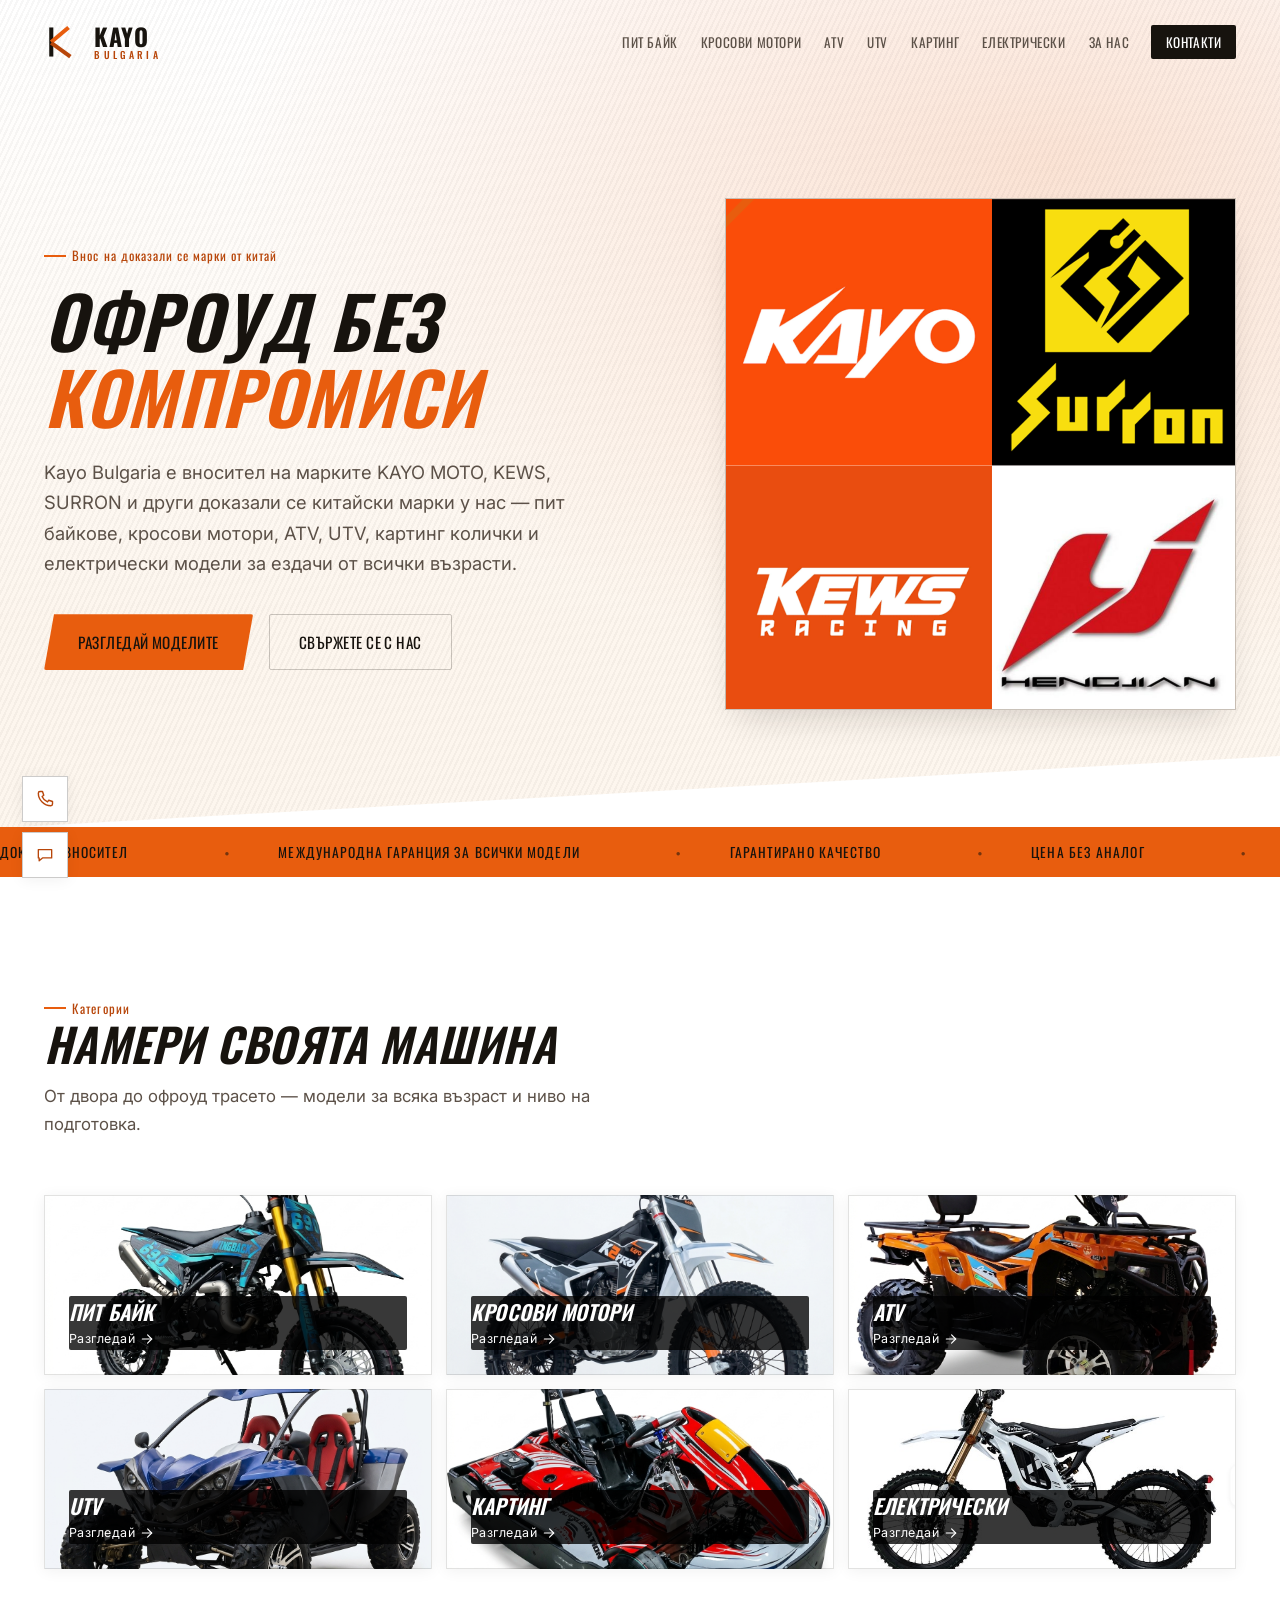
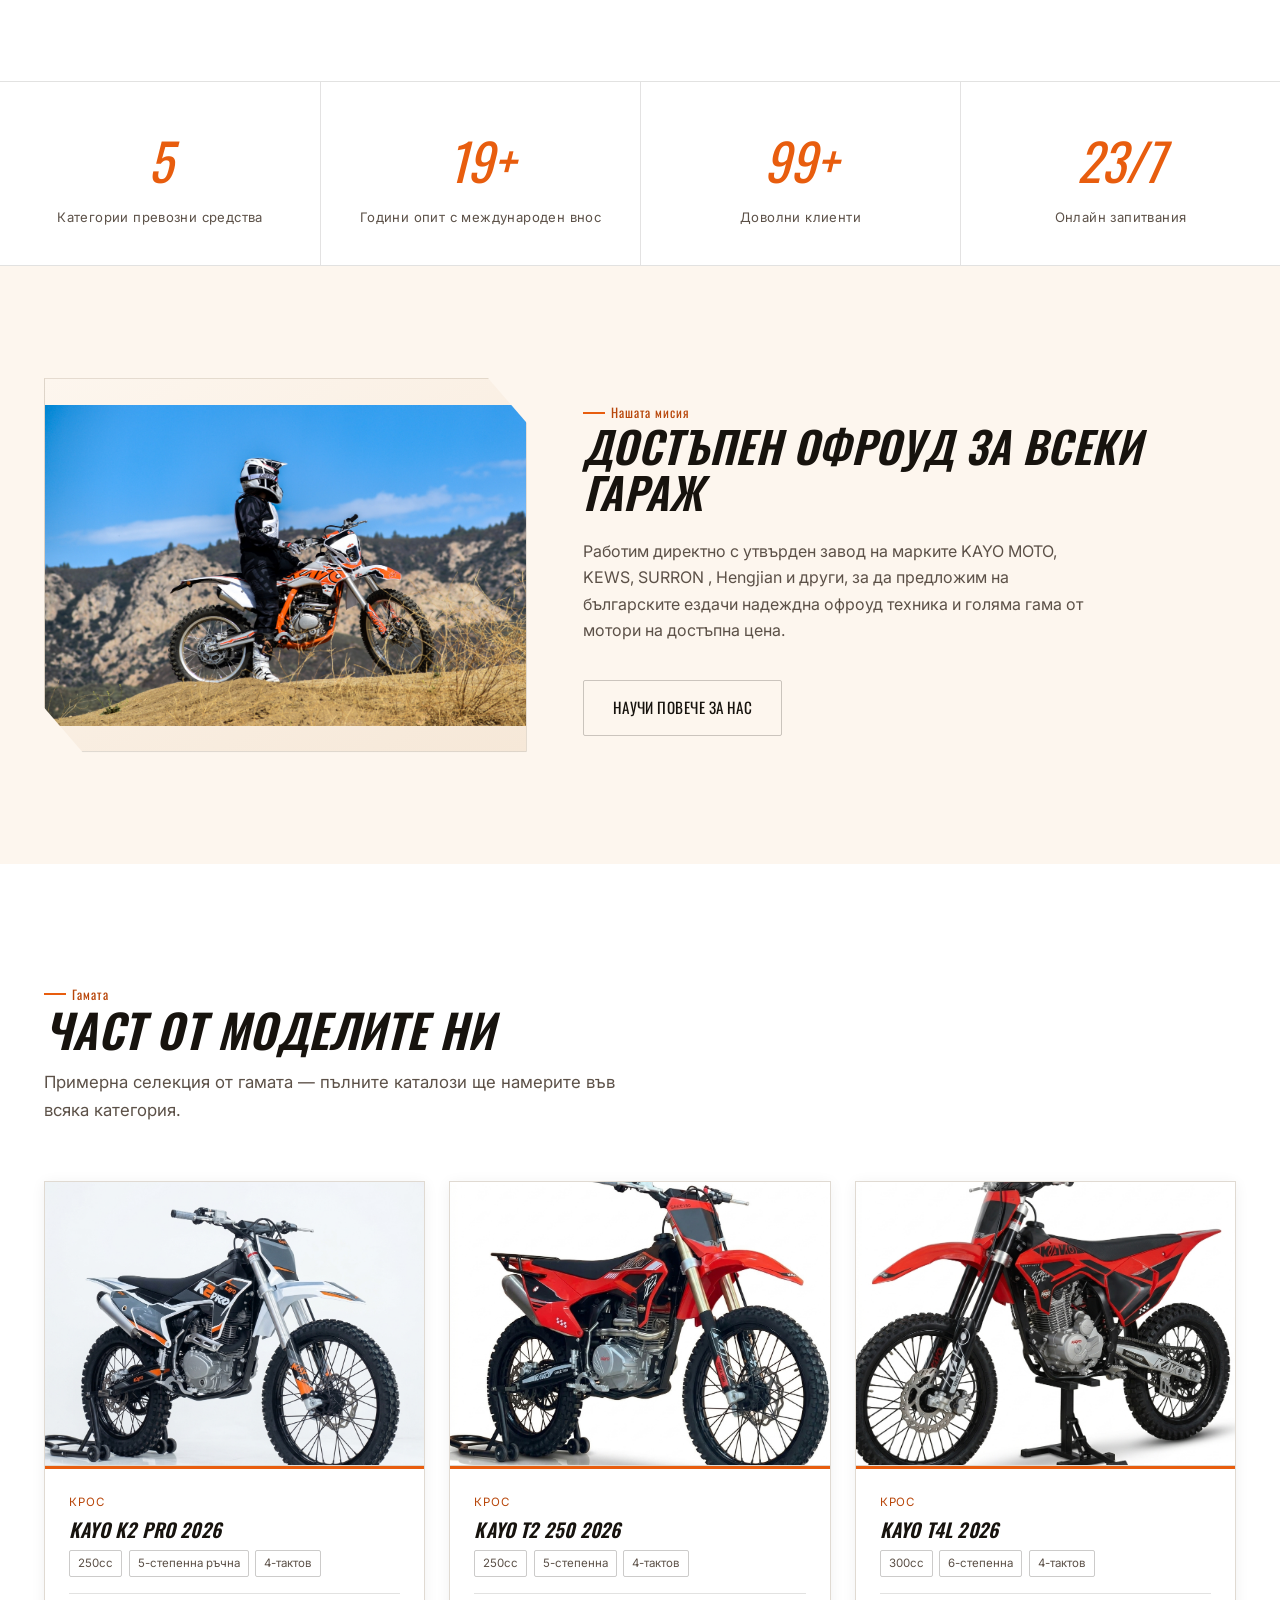
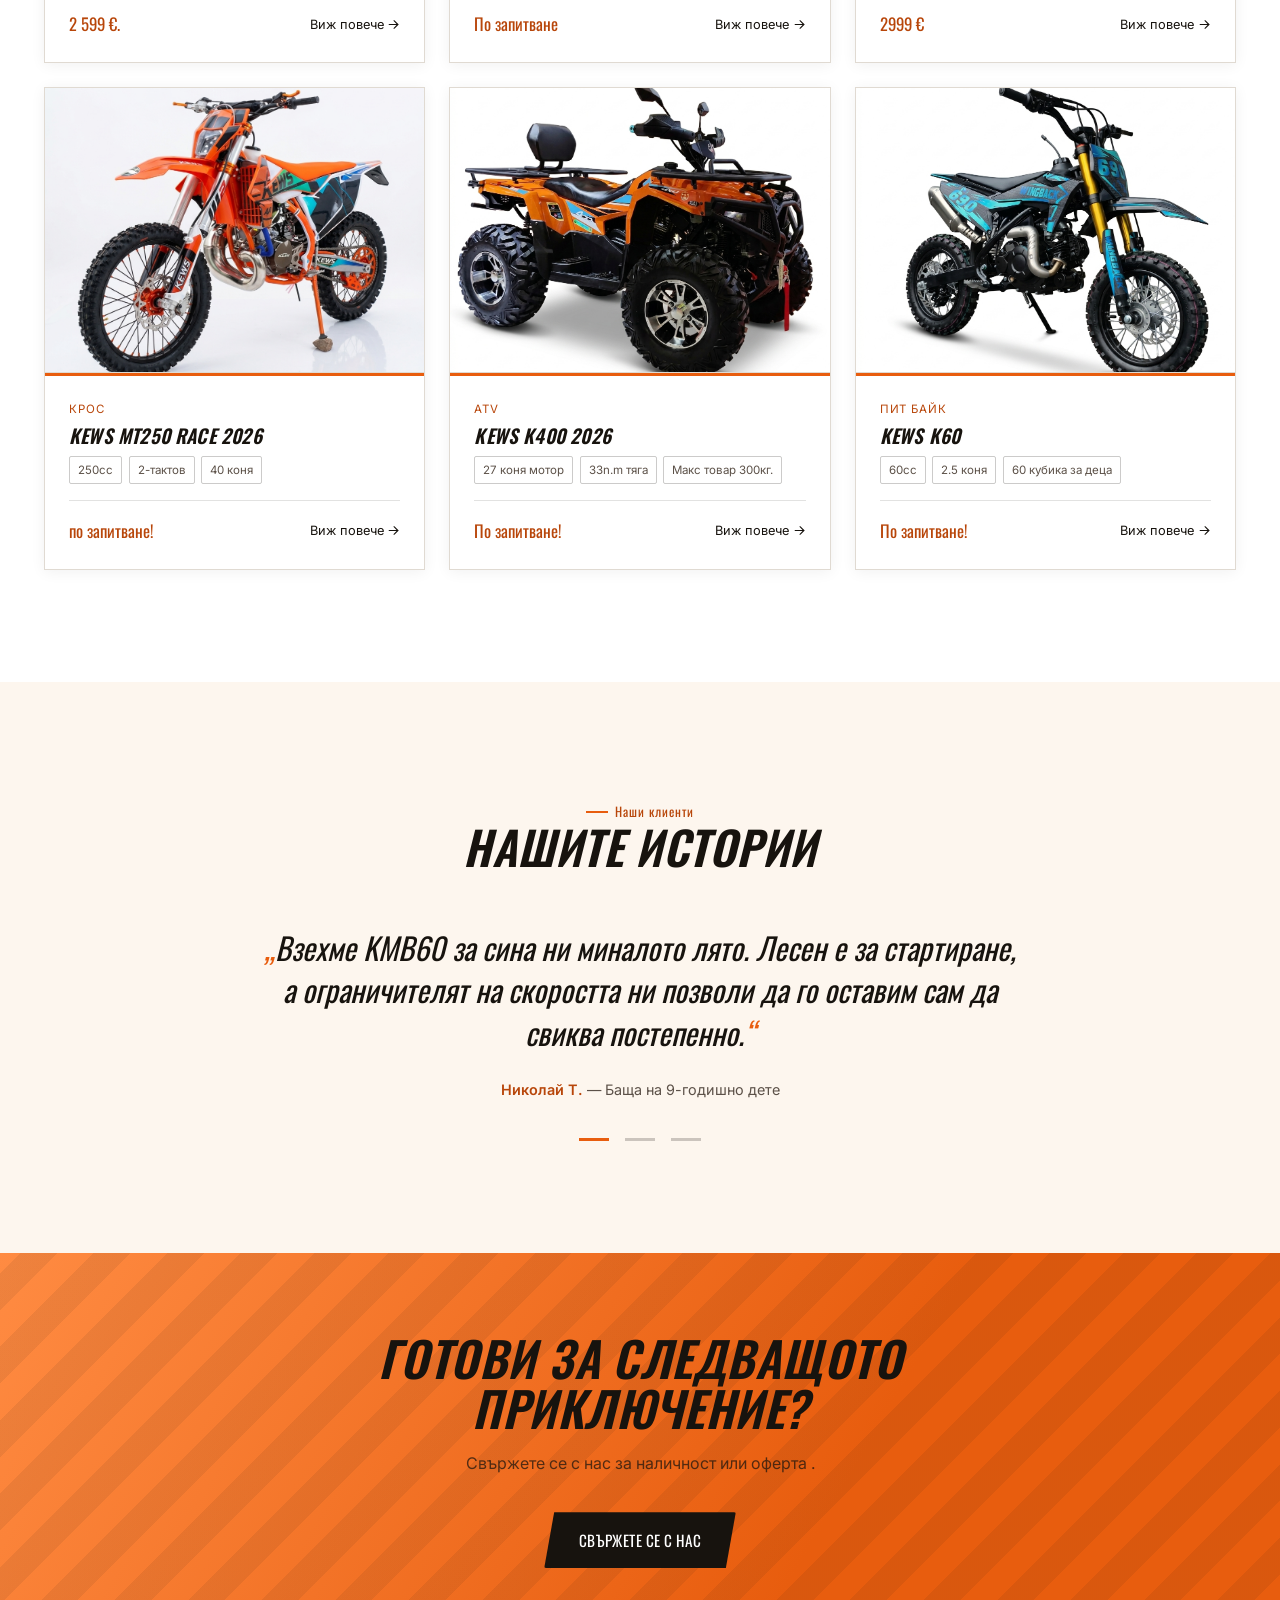
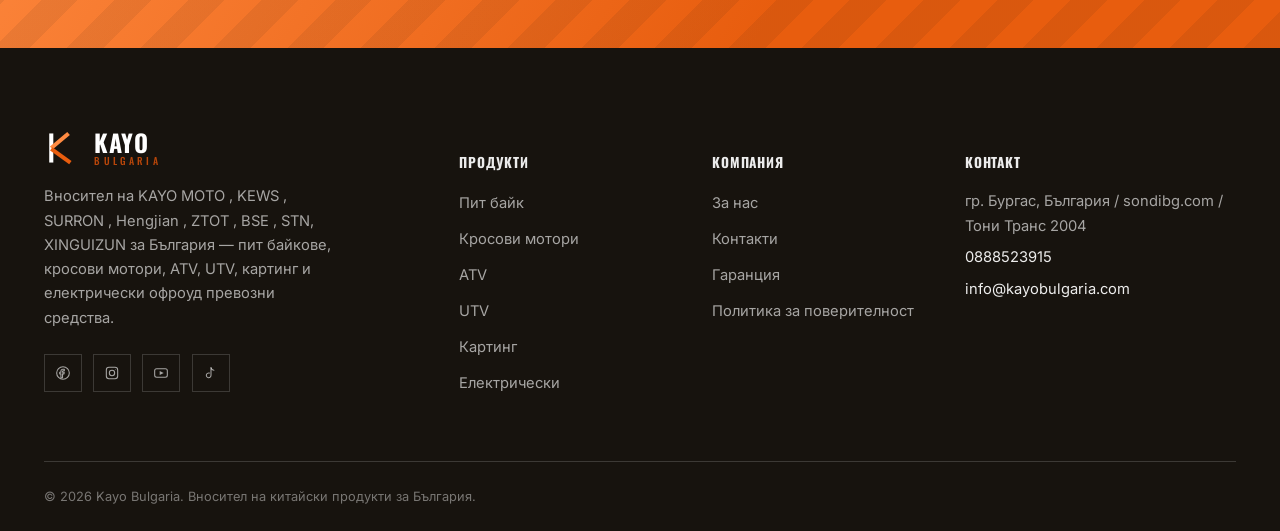
==== commit e7b5d6f4: "Add files via upload" ====
--- a/index.html
+++ b/index.html
@@ -4,7 +4,7 @@
 <meta charset="UTF-8">
 <meta name="viewport" content="width=device-width, initial-scale=1.0">
 <title>KAYO България | Пит байкове, ATV, UTV, кросови мотори</title>
-<meta name="description" content="Официален внос на KAYO MOTO, SURRON и KEWS за България — пит байкове, кросови мотори, ATV, UTV, картинг и електрически возила. Гаранция и доставка в цялата страна.">
+<meta name="description" content="Внос на ТОП цени KAYO MOTO, SURRON и KEWS за България — пит байкове, кросови мотори, ATV, UTV, картинг и електрически возила. Гаранция и доставка в цялата страна.">
 <meta name="robots" content="index, follow, max-image-preview:large">
 <meta name="keywords" content="KAYO MOTO България, пит байк, кросов мотор, ATV, UTV, картинг, електрически офроуд, внос мотори България">
 <meta name="author" content="Kayo Bulgaria">
@@ -125,7 +125,7 @@
       <div class="hero-copy">
         <div class="eyebrow-tag">Внос на доказали се марки от китай</div>
         <h1><span>Офроуд без</span><span>компромиси</span></h1>
-        <p class="lede">Kayo Bulgaria е представител на производителите на KAYO MOTO, KEWS, SURRON и други доказали се китайски марки у нас — пит байкове, кросови мотори, ATV, UTV, картинг колички и електрически модели за ездачи от всички възрасти.</p>
+        <p class="lede">Kayo Bulgaria е вносител на марките KAYO MOTO, KEWS, SURRON и други доказали се китайски марки у нас — пит байкове, кросови мотори, ATV, UTV, картинг колички и електрически модели за ездачи от всички възрасти.</p>
         <div class="hero-actions">
           <a href="#categories" class="btn btn-primary">Разгледай моделите</a>
           <a href="contact.html" class="btn btn-ghost">Свържете се с нас</a>
@@ -192,7 +192,7 @@
         <div class="split-copy reveal">
           <div class="eyebrow-tag">Нашата мисия</div>
           <h2>Достъпен офроуд за всеки гараж</h2>
-          <p>Работим директно със завода на марките KAYO MOTO, KEWS, SURRON , Hengjian и други, за да предложим на българските ездачи надеждна офроуд техника на достъпна цена. </p>
+          <p>Работим директно с утвърден завод на марките KAYO MOTO, KEWS, SURRON , Hengjian и други, за да предложим на българските ездачи надеждна офроуд техника и голяма гама от мотори на достъпна цена. </p>
           <a href="about.html" class="btn btn-ghost">Научи повече за нас</a>
         </div>
       </div>
@@ -389,7 +389,7 @@
         <div class="footer-col">
           <h5>Контакт</h5>
           <!-- TODO: замени с реални данни -->
-          <p>гр. Бургас, България</p>
+          <p>гр. Бургас, България / sondibg.com / Тони Транс 2004</p>
           <p><a href="tel:+359888523915">0888523915</a></p>
           <p><a href="mailto:info@kayobulgaria.com">info@kayobulgaria.com</a></p>
         </div>
